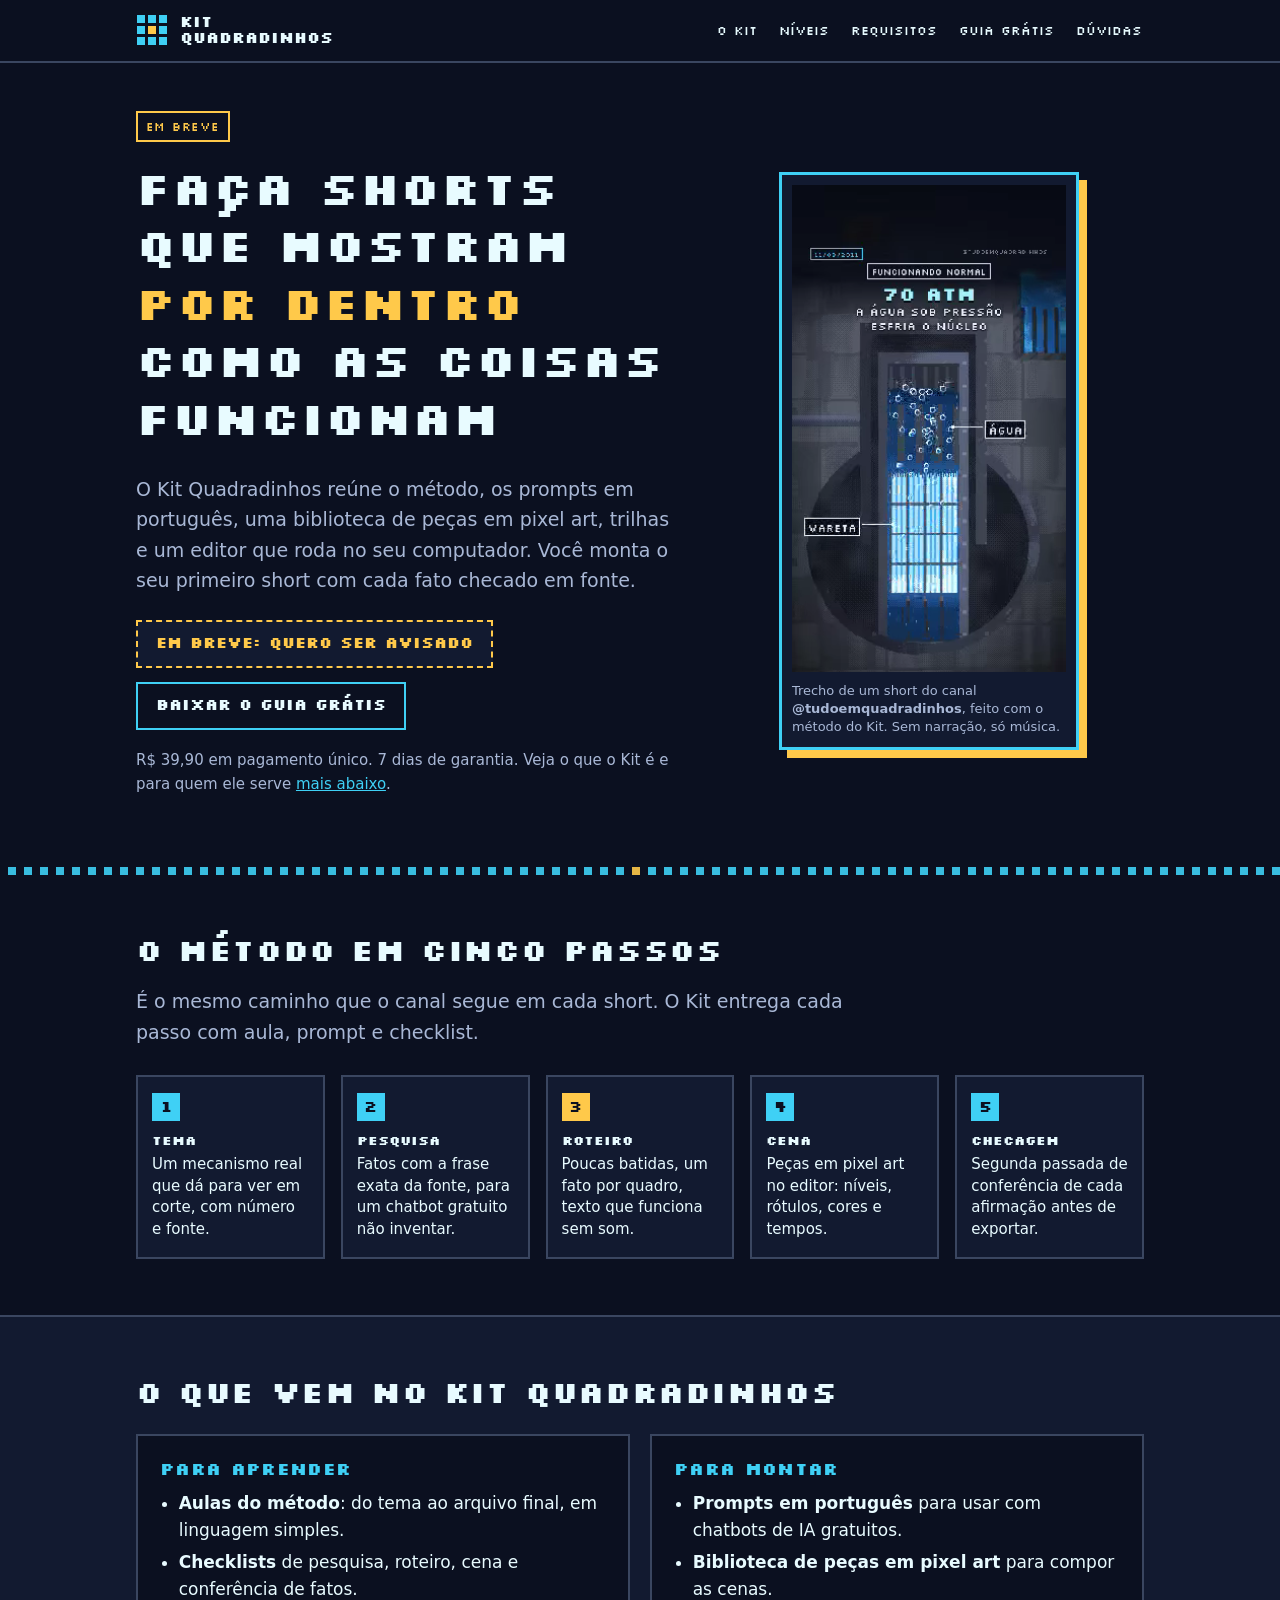
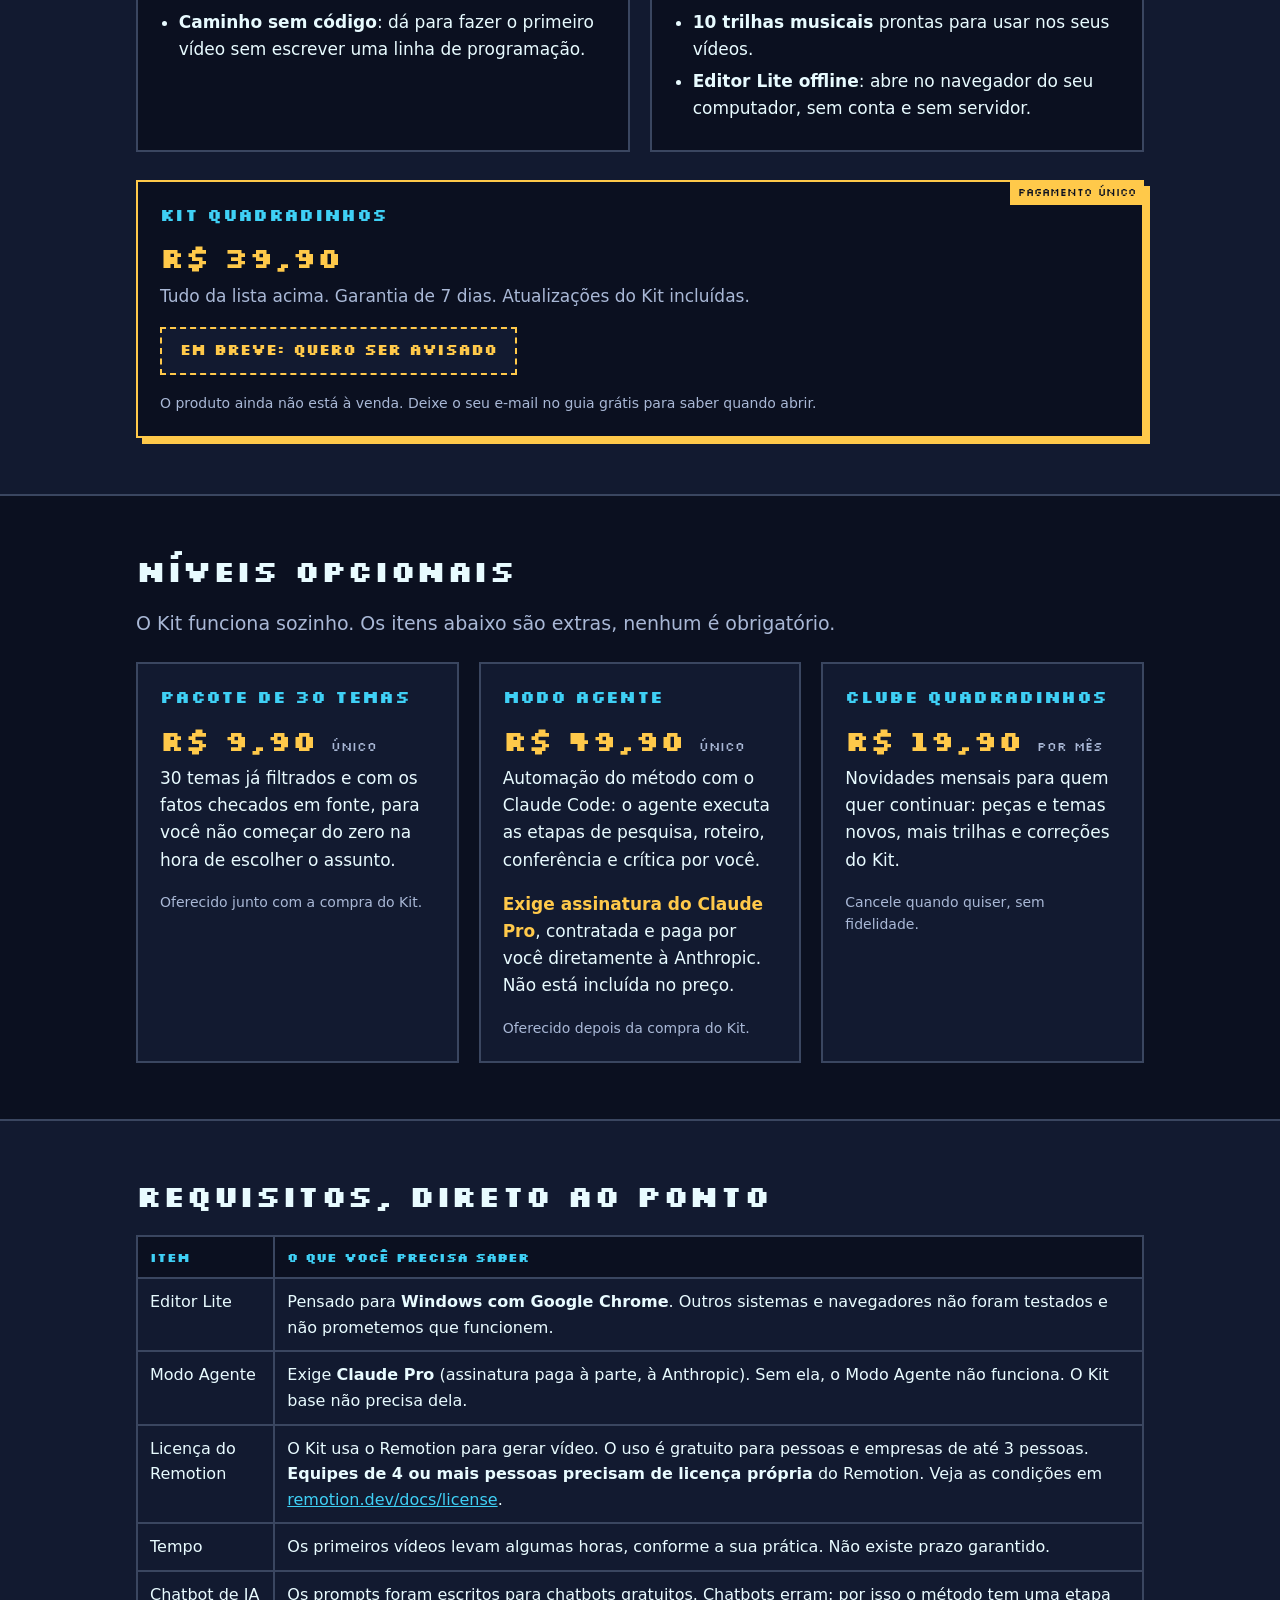
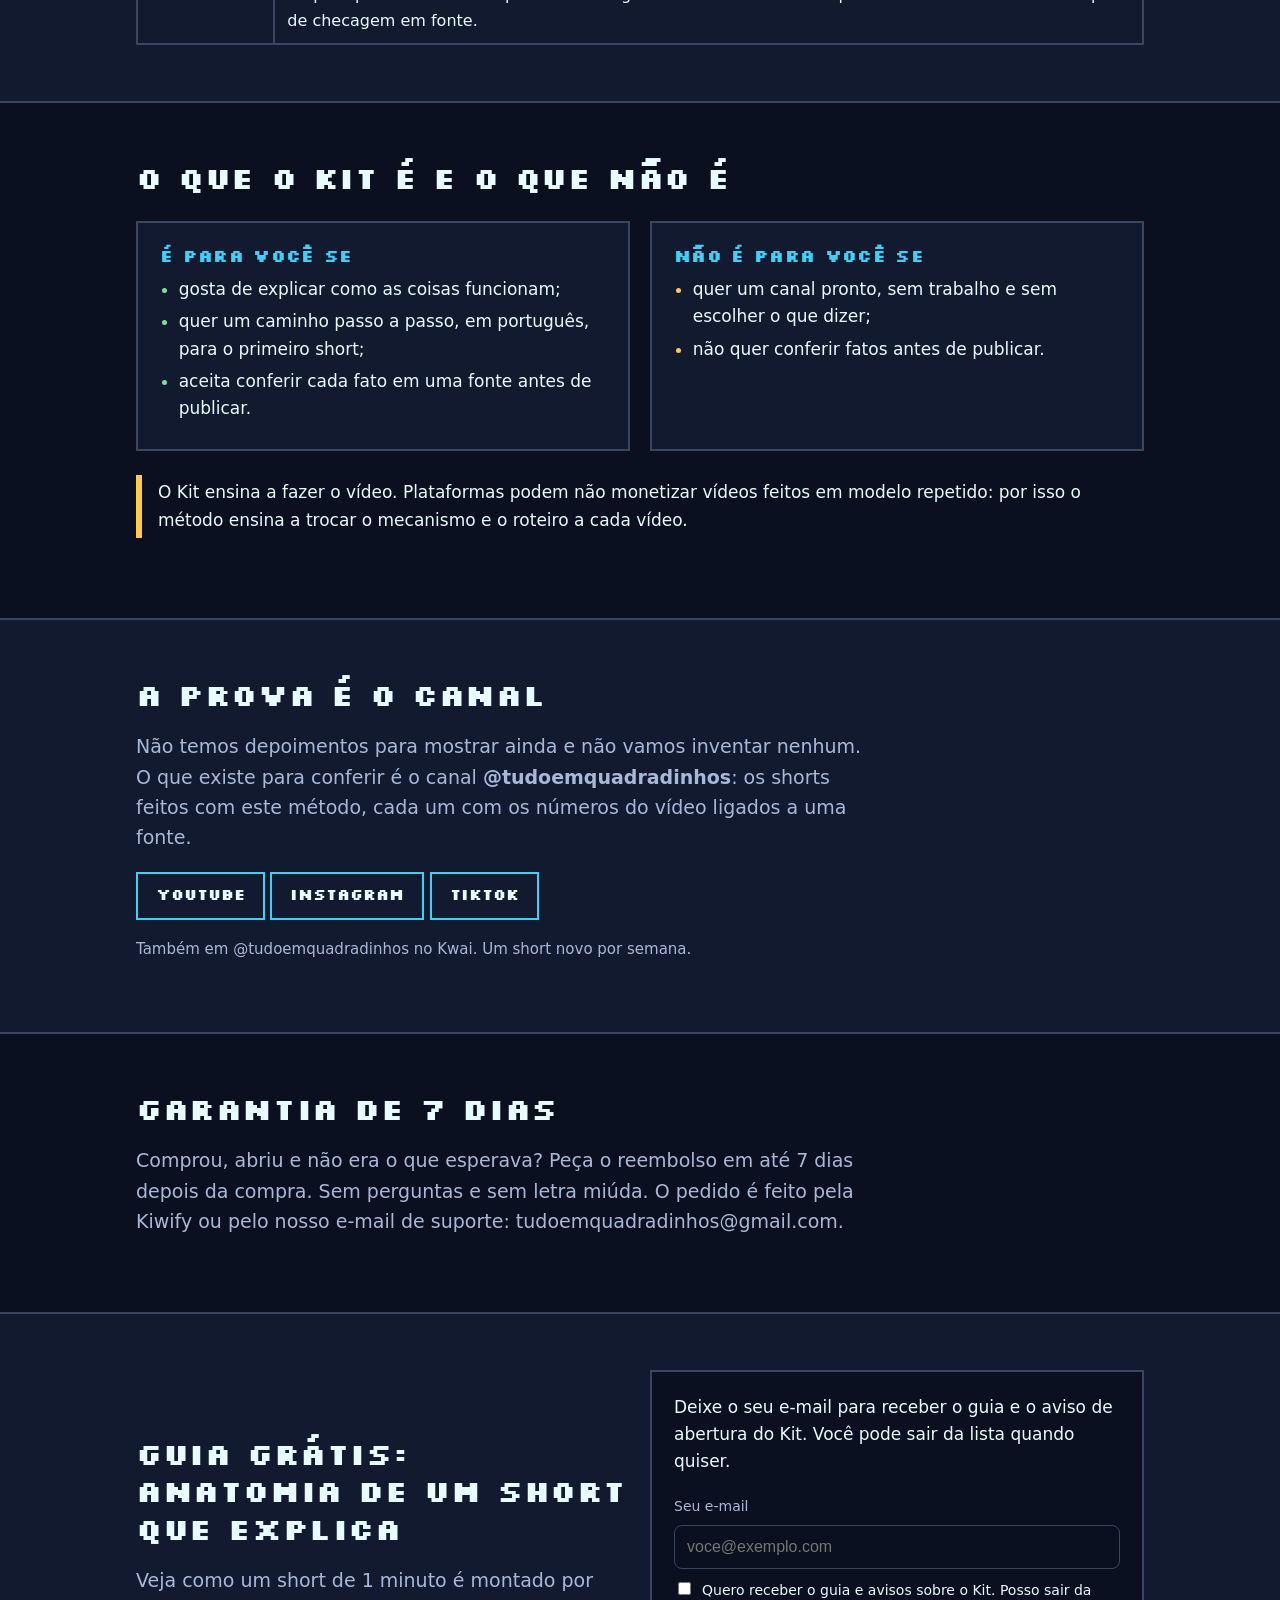
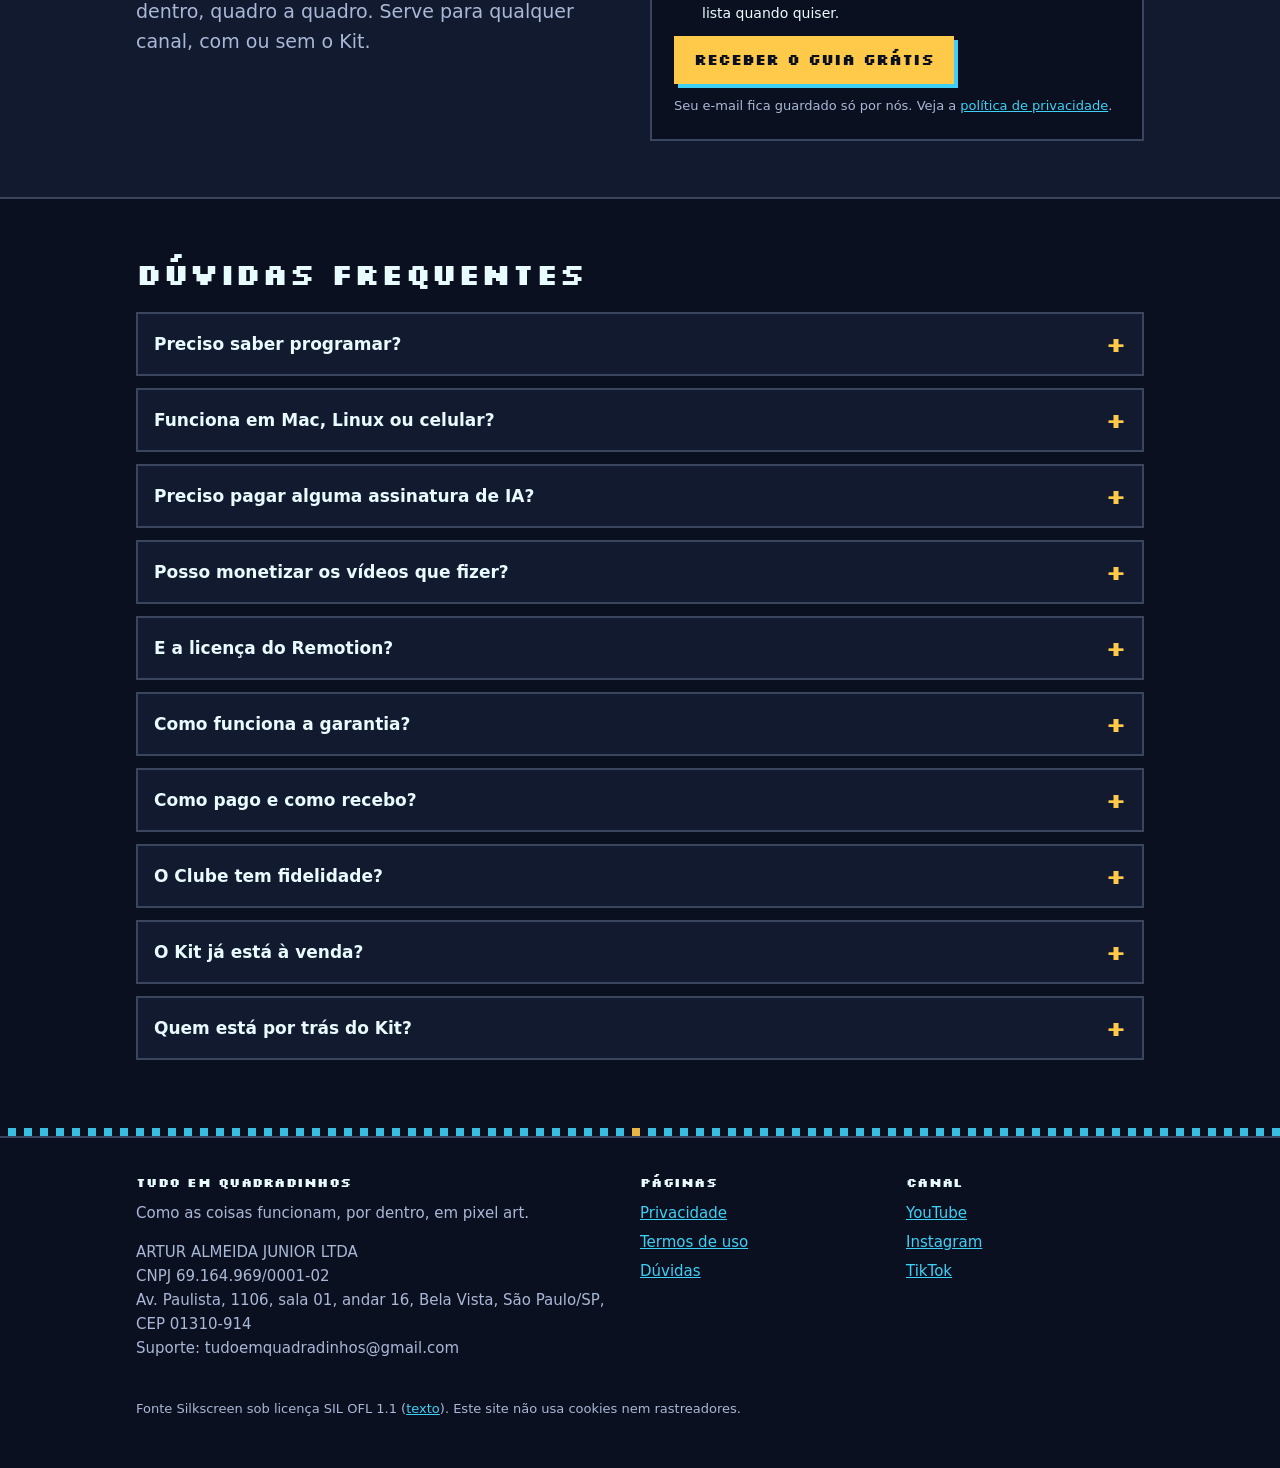
==== index.html @ aeca8552 "Form: origin from ?de= parameter" ====
<!doctype html>
<html lang="pt-BR">
<head>
<meta charset="utf-8">
<meta name="viewport" content="width=device-width,initial-scale=1">
<title>Kit Quadradinhos | Faça shorts em pixel art que explicam como as coisas funcionam</title>
<meta name="description" content="Kit Quadradinhos: método, prompts em português, peças em pixel art, trilhas, checklists e um editor offline para montar shorts que explicam como as coisas funcionam, com cada fato checado. Em breve.">
<link rel="canonical" href="https://tudoemquadradinhos.com.br/">
<meta name="theme-color" content="#0B1020">
<meta property="og:type" content="website">
<meta property="og:locale" content="pt_BR">
<meta property="og:site_name" content="Tudo em Quadradinhos">
<meta property="og:title" content="Kit Quadradinhos">
<meta property="og:description" content="O método do canal @tudoemquadradinhos em um kit: prompts em português, peças em pixel art, trilhas, checklists e editor offline.">
<meta property="og:url" content="https://tudoemquadradinhos.com.br/">
<meta property="og:image" content="https://tudoemquadradinhos.com.br/assets/og.png">
<meta property="og:image:width" content="1200">
<meta property="og:image:height" content="630">
<meta name="twitter:card" content="summary_large_image">
<link rel="icon" type="image/png" href="assets/favicon.png">
<link rel="apple-touch-icon" href="assets/apple-touch-icon.png">
<link rel="preload" href="fonts/Silkscreen-Bold.woff2" as="font" type="font/woff2" crossorigin>
<link rel="stylesheet" href="style.css">
</head>
<body>
<a class="skip" href="#main">Pular para o conteúdo</a>

<header class="top">
  <div class="wrap">
    <a class="brand" href="./" aria-label="Tudo em Quadradinhos, início">
      <svg viewBox="0 0 24 24" aria-hidden="true" shape-rendering="crispEdges"><g fill="#3FD0F5"><rect x="1" y="1" width="6" height="6"/><rect x="9" y="1" width="6" height="6"/><rect x="17" y="1" width="6" height="6"/><rect x="1" y="9" width="6" height="6"/><rect x="17" y="9" width="6" height="6"/><rect x="1" y="17" width="6" height="6"/><rect x="9" y="17" width="6" height="6"/><rect x="17" y="17" width="6" height="6"/></g><rect x="9" y="9" width="6" height="6" fill="#FFC94A"/></svg>
      <span>Kit<br>Quadradinhos</span>
    </a>
    <nav aria-label="Principal">
      <ul>
        <li><a href="#kit">O Kit</a></li>
        <li><a href="#niveis">Níveis</a></li>
        <li><a href="#requisitos">Requisitos</a></li>
        <li><a href="#guia">Guia grátis</a></li>
        <li><a href="#faq">Dúvidas</a></li>
      </ul>
    </nav>
  </div>
</header>

<main id="main">

<section class="hero">
  <div class="wrap">
    <div>
      <p><span class="chip" data-soon-only>Em breve</span><span class="chip" data-live-only hidden>À venda</span></p>
      <h1>Faça shorts que mostram <span class="am">por dentro</span> como as coisas funcionam</h1>
      <p class="lead">O Kit Quadradinhos reúne o método, os prompts em português, uma biblioteca de peças em pixel art, trilhas e um editor que roda no seu computador. Você monta o seu primeiro short com cada fato checado em fonte.</p>
      <div class="cta">
        <a class="btn soon buy" href="#guia" data-live="Comprar o Kit por R$ 39,90">Em breve: quero ser avisado</a>
        <a class="btn ghost" href="#guia">Baixar o guia grátis</a>
      </div>
      <p class="mut" style="margin-top:18px;font-size:15px">R$ 39,90 em pagamento único. 7 dias de garantia. Veja o que o Kit é e para quem ele serve <a href="#limites">mais abaixo</a>.</p>
    </div>
    <figure class="phone" style="margin:0">
      <video src="assets/preview.webm" poster="assets/poster.jpg" width="270" height="480" autoplay muted loop playsinline preload="metadata" aria-label="Trecho de um short do canal: corte de um reator nuclear em pixel art, com textos e números na tela"></video>
      <figcaption>Trecho de um short do canal <b>@tudoemquadradinhos</b>, feito com o método do Kit. Sem narração, só música.</figcaption>
    </figure>
  </div>
</section>

<hr class="rule" aria-hidden="true">

<section id="metodo">
  <div class="wrap">
    <h2>O método em cinco passos</h2>
    <p class="lead">É o mesmo caminho que o canal segue em cada short. O Kit entrega cada passo com aula, prompt e checklist.</p>
    <ol class="steps" style="margin-top:28px">
      <li><b>Tema</b>Um mecanismo real que dá para ver em corte, com número e fonte.</li>
      <li><b>Pesquisa</b>Fatos com a frase exata da fonte, para um chatbot gratuito não inventar.</li>
      <li><b>Roteiro</b>Poucas batidas, um fato por quadro, texto que funciona sem som.</li>
      <li><b>Cena</b>Peças em pixel art no editor: níveis, rótulos, cores e tempos.</li>
      <li><b>Checagem</b>Segunda passada de conferência de cada afirmação antes de exportar.</li>
    </ol>
  </div>
</section>

<section id="kit" class="alt">
  <div class="wrap">
    <h2>O que vem no Kit Quadradinhos</h2>
    <div class="grid g2" style="margin-top:24px">
      <div class="card">
        <h3>Para aprender</h3>
        <ul>
          <li><b>Aulas do método</b>: do tema ao arquivo final, em linguagem simples.</li>
          <li><b>Checklists</b> de pesquisa, roteiro, cena e conferência de fatos.</li>
          <li><b>Caminho sem código</b>: dá para fazer o primeiro vídeo sem escrever uma linha de programação.</li>
        </ul>
      </div>
      <div class="card">
        <h3>Para montar</h3>
        <ul>
          <li><b>Prompts em português</b> para usar com chatbots de IA gratuitos.</li>
          <li><b>Biblioteca de peças em pixel art</b> para compor as cenas.</li>
          <li><b>10 trilhas musicais</b> prontas para usar nos seus vídeos.</li>
          <li><b>Editor Lite offline</b>: abre no navegador do seu computador, sem conta e sem servidor.</li>
        </ul>
      </div>
    </div>
    <div class="card main" style="margin-top:28px">
      <span class="tag">Pagamento único</span>
      <h3>Kit Quadradinhos</h3>
      <p class="price">R$ 39,90</p>
      <p class="mut">Tudo da lista acima. Garantia de 7 dias. Atualizações do Kit incluídas.</p>
      <p><a class="btn soon buy" href="#guia" data-live="Comprar por R$ 39,90">Em breve: quero ser avisado</a></p>
      <p class="mut" style="font-size:14px;margin:0" data-soon-only>O produto ainda não está à venda. Deixe o seu e-mail no guia grátis para saber quando abrir.</p>
    </div>
  </div>
</section>

<section id="niveis">
  <div class="wrap">
    <h2>Níveis opcionais</h2>
    <p class="lead">O Kit funciona sozinho. Os itens abaixo são extras, nenhum é obrigatório.</p>
    <div class="grid g3" style="margin-top:24px">
      <div class="card">
        <h3>Pacote de 30 temas</h3>
        <p class="price">R$ 9,90 <small>único</small></p>
        <p>30 temas já filtrados e com os fatos checados em fonte, para você não começar do zero na hora de escolher o assunto.</p>
        <p class="mut" style="font-size:14px;margin:0">Oferecido junto com a compra do Kit.</p>
      </div>
      <div class="card">
        <h3>Modo Agente</h3>
        <p class="price">R$ 49,90 <small>único</small></p>
        <p>Automação do método com o Claude Code: o agente executa as etapas de pesquisa, roteiro, conferência e crítica por você.</p>
        <p><b class="am">Exige assinatura do Claude Pro</b>, contratada e paga por você diretamente à Anthropic. Não está incluída no preço.</p>
        <p class="mut" style="font-size:14px;margin:0">Oferecido depois da compra do Kit.</p>
      </div>
      <div class="card">
        <h3>Clube Quadradinhos</h3>
        <p class="price">R$ 19,90 <small>por mês</small></p>
        <p>Novidades mensais para quem quer continuar: peças e temas novos, mais trilhas e correções do Kit.</p>
        <p class="mut" style="font-size:14px;margin:0">Cancele quando quiser, sem fidelidade.</p>
      </div>
    </div>
  </div>
</section>

<section id="requisitos" class="alt">
  <div class="wrap">
    <h2>Requisitos, direto ao ponto</h2>
    <table class="reqs" style="margin-top:20px">
      <thead><tr><th>Item</th><th>O que você precisa saber</th></tr></thead>
      <tbody>
        <tr><td>Editor Lite</td><td>Pensado para <b>Windows com Google Chrome</b>. Outros sistemas e navegadores não foram testados e não prometemos que funcionem.</td></tr>
        <tr><td>Modo Agente</td><td>Exige <b>Claude Pro</b> (assinatura paga à parte, à Anthropic). Sem ela, o Modo Agente não funciona. O Kit base não precisa dela.</td></tr>
        <tr><td>Licença do Remotion</td><td>O Kit usa o Remotion para gerar vídeo. O uso é gratuito para pessoas e empresas de até 3 pessoas. <b>Equipes de 4 ou mais pessoas precisam de licença própria</b> do Remotion. Veja as condições em <a href="https://www.remotion.dev/docs/license" rel="noopener">remotion.dev/docs/license</a>.</td></tr>
        <tr><td>Tempo</td><td>Os primeiros vídeos levam algumas horas, conforme a sua prática. Não existe prazo garantido.</td></tr>
        <tr><td>Chatbot de IA</td><td>Os prompts foram escritos para chatbots gratuitos. Chatbots erram: por isso o método tem uma etapa de checagem em fonte.</td></tr>
      </tbody>
    </table>
  </div>
</section>

<section id="limites">
  <div class="wrap">
    <h2>O que o Kit é e o que não é</h2>
    <div class="grid g2" style="margin-top:24px">
      <div class="card">
        <h3>É para você se</h3>
        <ul class="yes">
          <li>gosta de explicar como as coisas funcionam;</li>
          <li>quer um caminho passo a passo, em português, para o primeiro short;</li>
          <li>aceita conferir cada fato em uma fonte antes de publicar.</li>
        </ul>
      </div>
      <div class="card">
        <h3>Não é para você se</h3>
        <ul class="no">
          <li>quer um canal pronto, sem trabalho e sem escolher o que dizer;</li>
          <li>não quer conferir fatos antes de publicar.</li>
        </ul>
      </div>
    </div>
    <p class="note">O Kit ensina a fazer o vídeo. Plataformas podem não monetizar vídeos feitos em modelo repetido: por isso o método ensina a trocar o mecanismo e o roteiro a cada vídeo.</p>
  </div>
</section>

<section id="prova" class="alt">
  <div class="wrap">
    <h2>A prova é o canal</h2>
    <p class="lead">Não temos depoimentos para mostrar ainda e não vamos inventar nenhum. O que existe para conferir é o canal <b>@tudoemquadradinhos</b>: os shorts feitos com este método, cada um com os números do vídeo ligados a uma fonte.</p>
    <p>
      <a class="btn ghost" href="https://www.youtube.com/@tudoemquadradinhos" rel="noopener">YouTube</a>
      <a class="btn ghost" href="https://www.instagram.com/tudoemquadradinhos/" rel="noopener">Instagram</a>
      <a class="btn ghost" href="https://www.tiktok.com/@tudoemquadradinhos" rel="noopener">TikTok</a>
    </p>
    <p class="mut" style="font-size:15px">Também em @tudoemquadradinhos no Kwai. Um short novo por semana.</p>
  </div>
</section>

<section id="garantia">
  <div class="wrap">
    <h2>Garantia de 7 dias</h2>
    <p class="lead">Comprou, abriu e não era o que esperava? Peça o reembolso em até 7 dias depois da compra. Sem perguntas e sem letra miúda. O pedido é feito pela Kiwify ou pelo nosso e-mail de suporte: tudoemquadradinhos@gmail.com.</p>
  </div>
</section>

<section id="guia" class="alt">
  <div class="wrap">
    <div class="grid g2" style="align-items:center">
      <div>
        <h2>Guia grátis: Anatomia de um short que explica</h2>
        <p class="lead">Veja como um short de 1 minuto é montado por dentro, quadro a quadro. Serve para qualquer canal, com ou sem o Kit.</p>
      </div>
      <div class="card">
        <p>Deixe o seu e-mail para receber o guia e o aviso de abertura do Kit. Você pode sair da lista quando quiser.</p>
        <form id="form-guia" method="post" action="https://lista.tudoemquadradinhos.com.br/inscrever" style="margin:0">
          <label for="email-guia" class="mut" style="font-size:14px">Seu e-mail</label>
          <input id="email-guia" name="email" type="email" required autocomplete="email" inputmode="email" placeholder="voce@exemplo.com" style="display:block;width:100%;padding:12px;margin:6px 0 10px;font-size:16px;border-radius:8px;border:1px solid #3a4560;background:#0b1020;color:#f4ecdc">
          <input type="text" name="site" tabindex="-1" autocomplete="off" aria-hidden="true" style="position:absolute;left:-9999px">
          <input type="hidden" name="origem" value="site">
          <label style="display:flex;gap:8px;align-items:flex-start;font-size:14px;margin-bottom:12px"><input type="checkbox" name="consentimento" value="sim" required style="margin-top:3px"> Quero receber o guia e avisos sobre o Kit. Posso sair da lista quando quiser.</label>
          <button class="btn" type="submit">Receber o guia grátis</button>
          <p id="guia-erro" class="mut" style="font-size:13px;margin:10px 0 0;display:none;color:#ff8a6a">Confira o e-mail e marque a caixa de consentimento.</p>
        </form>
        <p class="mut" style="font-size:13px;margin:12px 0 0">Seu e-mail fica guardado só por nós. Veja a <a href="privacidade.html">política de privacidade</a>.</p>
      </div>
    </div>
  </div>
</section>

<section id="faq">
  <div class="wrap">
    <h2>Dúvidas frequentes</h2>
    <div style="margin-top:20px">
      <details><summary>Preciso saber programar?</summary><div><p>Não. O Kit tem um caminho sem código: você troca textos, cores e tempos no editor e exporta o vídeo. Quem quiser ir além pode mexer nos arquivos, mas não é preciso.</p></div></details>
      <details><summary>Funciona em Mac, Linux ou celular?</summary><div><p>O Editor Lite foi pensado para Windows com Google Chrome. Em outros sistemas ou navegadores não prometemos que funcione. As aulas, os prompts e os checklists servem em qualquer lugar.</p></div></details>
      <details><summary>Preciso pagar alguma assinatura de IA?</summary><div><p>Para o Kit, não: os prompts são feitos para chatbots gratuitos. Apenas o Modo Agente, que é opcional, exige uma assinatura do Claude Pro, paga por você à Anthropic.</p></div></details>
      <details><summary>Posso monetizar os vídeos que fizer?</summary><div><p>Isso depende das regras de cada plataforma, que mudam. Plataformas podem recusar monetização de vídeos feitos em modelo repetido, sem comentário ou valor próprio. O método ensina a mudar o mecanismo, o roteiro e os fatos a cada vídeo. Leia as regras da plataforma onde você publica.</p></div></details>
      <details><summary>E a licença do Remotion?</summary><div><p>O Remotion é gratuito para pessoas e empresas de até 3 pessoas. Se a sua equipe tem 4 ou mais pessoas, você precisa de uma licença própria. As condições oficiais estão em <a href="https://www.remotion.dev/docs/license" rel="noopener">remotion.dev/docs/license</a>.</p></div></details>
      <details><summary>Como funciona a garantia?</summary><div><p>Você tem 7 dias, a partir da compra, para pedir o reembolso integral, sem precisar justificar.</p></div></details>
      <details><summary>Como pago e como recebo?</summary><div><p>O pagamento é processado pela Kiwify, com as formas de pagamento exibidas no checkout. Depois da confirmação, o acesso ao Kit é liberado pela própria Kiwify.</p></div></details>
      <details><summary>O Clube tem fidelidade?</summary><div><p>Não. É mensal e você cancela quando quiser.</p></div></details>
      <details><summary>O Kit já está à venda?</summary><div><p data-soon-only>Ainda não. Os botões de compra mostram "Em breve" até o lançamento. Para saber quando abrir, receba o <a href="#guia">guia grátis</a>.</p><p data-live-only hidden>Sim. Use o botão de compra no topo desta página.</p></div></details>
      <details><summary>Quem está por trás do Kit?</summary><div><p>O canal Tudo em Quadradinhos (@tudoemquadradinhos). Os dados da empresa estão no rodapé e na página de <a href="termos.html">termos</a>.</p></div></details>
    </div>
  </div>
</section>

</main>

<hr class="rule" aria-hidden="true">
<footer>
  <div class="wrap">
    <div>
      <h2>Tudo em Quadradinhos</h2>
      <p>Como as coisas funcionam, por dentro, em pixel art.</p>
      <!-- TODO: preencher com os dados reais do vendedor (exigido na pagina de vendas). Nao inventar. -->
      <p>ARTUR ALMEIDA JUNIOR LTDA<br>CNPJ 69.164.969/0001-02<br>Av. Paulista, 1106, sala 01, andar 16, Bela Vista, São Paulo/SP, CEP 01310-914<br>Suporte: tudoemquadradinhos@gmail.com</p>
    </div>
    <div>
      <h2>Páginas</h2>
      <ul>
        <li><a href="privacidade.html">Privacidade</a></li>
        <li><a href="termos.html">Termos de uso</a></li>
        <li><a href="#faq">Dúvidas</a></li>
      </ul>
    </div>
    <div>
      <h2>Canal</h2>
      <ul>
        <li><a href="https://www.youtube.com/@tudoemquadradinhos" rel="noopener">YouTube</a></li>
        <li><a href="https://www.instagram.com/tudoemquadradinhos/" rel="noopener">Instagram</a></li>
        <li><a href="https://www.tiktok.com/@tudoemquadradinhos" rel="noopener">TikTok</a></li>
      </ul>
    </div>
  </div>
  <div class="wrap" style="display:block;margin-top:24px;font-size:13px">Fonte Silkscreen sob licença SIL OFL 1.1 (<a href="fonts/OFL.txt">texto</a>). Este site não usa cookies nem rastreadores.</div>
</footer>

<script src="site.js"></script>
<script>(function(){var d=new URLSearchParams(location.search).get("de");var o=document.querySelector("#form-guia [name=origem]");if(d&&o&&/^[a-z]{2,20}$/.test(d))o.value=d;})();</script>
<script>if(location.hash==="#guia-erro"){var e=document.getElementById("guia-erro");if(e)e.style.display="block";location.hash="#guia";}</script>
</body>
</html>
---- style.css ----
@font-face{font-family:Silkscreen;font-weight:400;font-display:swap;src:url(fonts/Silkscreen-Regular.woff2) format("woff2")}
@font-face{font-family:Silkscreen;font-weight:700;font-display:swap;src:url(fonts/Silkscreen-Bold.woff2) format("woff2")}

:root{
  --bg:#0B1020; --panel:#121A30; --line:#3A4660; --txt:#E8FBFF; --mut:#A9B8D6;
  --cy:#3FD0F5; --am:#FFC94A; --ok:#7BE0A0;
  --px:Silkscreen,"Courier New",monospace;
  --body:system-ui,-apple-system,"Segoe UI",Roboto,"Helvetica Neue",Arial,sans-serif;
}
*{box-sizing:border-box}
html{scroll-behavior:smooth}
@media (prefers-reduced-motion:reduce){html{scroll-behavior:auto}}
body{margin:0;background:var(--bg);color:var(--txt);font:17px/1.6 var(--body);-webkit-text-size-adjust:100%}
img,video,svg{max-width:100%;display:block}
a{color:var(--cy)}
a:hover{color:var(--am)}
:focus-visible{outline:3px solid var(--am);outline-offset:3px}
.wrap{width:100%;max-width:1040px;margin:0 auto;padding:0 16px}
.skip{position:absolute;left:-999px;top:0;background:var(--am);color:var(--bg);padding:8px 12px;z-index:9}
.skip:focus{left:8px;top:8px}

h1,h2,h3{font-family:var(--px);font-weight:700;line-height:1.25;margin:0 0 .6em;text-transform:uppercase;letter-spacing:.02em}
h1{font-size:clamp(26px,6.4vw,46px)}
h2{font-size:clamp(20px,4.6vw,30px)}
h3{font-size:17px}
p{margin:0 0 1em}
.mut{color:var(--mut)}
.px{font-family:var(--px);text-transform:uppercase;letter-spacing:.04em}
.am{color:var(--am)}
.cy{color:var(--cy)}

/* squares strip: cyan squares with one amber square in the center */
.rule{height:8px;margin:0;border:0;
  background:
    linear-gradient(var(--am),var(--am)) calc(50% - 4px) 0/8px 8px no-repeat,
    repeating-linear-gradient(90deg,var(--cy) 0 8px,transparent 8px 16px) 50% 0/16px 8px repeat-x;
  opacity:.9}

header.top{border-bottom:2px solid var(--line)}
header.top .wrap{display:flex;align-items:center;justify-content:space-between;gap:16px;padding-top:12px;padding-bottom:12px;flex-wrap:wrap}
.brand{display:flex;align-items:center;gap:12px;text-decoration:none;color:var(--txt);font-family:var(--px);font-weight:700;text-transform:uppercase;font-size:15px;line-height:1.1}
.brand svg{width:32px;height:32px;flex:none}
nav ul{display:flex;gap:4px 18px;list-style:none;margin:0;padding:0;flex-wrap:wrap}
nav a{font-family:var(--px);font-size:13px;text-transform:uppercase;text-decoration:none;color:var(--txt);padding:8px 2px;display:inline-block}
nav a:hover{color:var(--am)}

section{padding:56px 0}
section.alt{background:var(--panel);border-top:2px solid var(--line);border-bottom:2px solid var(--line)}
.lead{font-size:19px;color:var(--mut);max-width:60ch}

/* buttons: hard edges, stepped shadow */
.btn{display:inline-block;font-family:var(--px);font-weight:700;text-transform:uppercase;font-size:15px;line-height:1.2;
  padding:14px 20px;background:var(--am);color:var(--bg);text-decoration:none;border:0;
  box-shadow:4px 4px 0 var(--cy);cursor:pointer;min-height:48px}
.btn:hover{color:var(--bg);transform:translate(-1px,-1px);box-shadow:5px 5px 0 var(--cy)}
.btn:active{transform:translate(3px,3px);box-shadow:1px 1px 0 var(--cy)}
.btn.ghost{background:transparent;color:var(--txt);border:2px solid var(--cy);box-shadow:none;padding:12px 18px}
.btn.ghost:hover{color:var(--am);border-color:var(--am);transform:none}
.btn.soon{background:var(--panel);color:var(--am);border:2px dashed var(--am);box-shadow:none;padding:12px 18px}
.btn.soon:hover{transform:none;color:var(--txt)}
.btn.live{background:var(--ok)}
.cta{display:flex;gap:14px 18px;flex-wrap:wrap;margin:24px 0 0}

.chip{display:inline-block;font-family:var(--px);font-size:12px;text-transform:uppercase;padding:4px 8px;border:2px solid var(--am);color:var(--am);letter-spacing:.04em}

/* hero */
.hero{padding:48px 0 56px}
.hero .wrap{display:grid;grid-template-columns:1.25fr 1fr;gap:40px;align-items:center}
.phone{justify-self:center;width:min(100%,300px);padding:10px;background:var(--panel);border:3px solid var(--cy);box-shadow:8px 8px 0 var(--am)}
.phone video,.phone img{width:100%;height:auto;aspect-ratio:9/16;background:#000;image-rendering:pixelated}
.phone figcaption{font-size:13px;color:var(--mut);padding-top:10px;line-height:1.4}

/* grids and cards */
.grid{display:grid;gap:20px}
.g2{grid-template-columns:repeat(2,1fr)}
.g3{grid-template-columns:repeat(3,1fr)}
.card{background:var(--panel);border:2px solid var(--line);padding:22px;position:relative}
section.alt .card{background:var(--bg)}
.card h3{color:var(--cy)}
.card ul{margin:0;padding-left:1.1em}
.card li{margin:.3em 0}
.card.main{border-color:var(--am);box-shadow:6px 6px 0 var(--am)}
.price{font-family:var(--px);font-weight:700;font-size:28px;color:var(--am);margin:.2em 0 .1em}
.price small{font-size:13px;color:var(--mut);font-weight:400}
.tag{position:absolute;top:-2px;right:-2px;font-family:var(--px);font-size:11px;text-transform:uppercase;background:var(--am);color:var(--bg);padding:4px 8px}
.note{border-left:6px solid var(--am);padding:4px 0 4px 16px;margin:24px 0;color:var(--txt)}

ol.steps{list-style:none;counter-reset:s;margin:0;padding:0;display:grid;gap:16px;grid-template-columns:repeat(5,1fr)}
ol.steps li{counter-increment:s;background:var(--panel);border:2px solid var(--line);padding:16px 14px;font-size:15px;line-height:1.45}
ol.steps li::before{content:counter(s);display:block;width:28px;height:28px;margin-bottom:10px;background:var(--cy);color:var(--bg);font:700 15px/28px var(--px);text-align:center}
ol.steps li:nth-child(3)::before{background:var(--am)}
ol.steps b{display:block;font-family:var(--px);text-transform:uppercase;font-size:13px;margin-bottom:4px}

.yes li::marker{color:var(--ok)}
.no li::marker{color:var(--am)}
.reqs{width:100%;border-collapse:collapse;font-size:16px}
.reqs th,.reqs td{border:2px solid var(--line);padding:10px 12px;text-align:left;vertical-align:top}
.reqs th{font-family:var(--px);text-transform:uppercase;font-size:13px;background:var(--bg);color:var(--cy)}

form.mail{display:flex;gap:12px;flex-wrap:wrap;margin-top:8px}

/* FAQ */
details{border:2px solid var(--line);background:var(--panel);margin:0 0 12px}
details[open]{border-color:var(--cy)}
summary{cursor:pointer;padding:14px 16px;font-weight:600;list-style:none;display:flex;justify-content:space-between;gap:16px;min-height:48px;align-items:center}
summary::-webkit-details-marker{display:none}
summary::after{content:"+";font-family:var(--px);font-weight:700;color:var(--am);font-size:20px;flex:none}
details[open] summary::after{content:"-"}
details > div{padding:0 16px 8px}

footer{border-top:2px solid var(--line);padding:36px 0 48px;font-size:15px;color:var(--mut)}
footer .wrap{display:grid;grid-template-columns:2fr 1fr 1fr;gap:28px}
footer h2{font-size:13px;color:var(--txt);margin-bottom:.8em}
footer ul{list-style:none;margin:0;padding:0}
footer li{margin:.35em 0}
.todo{background:#2a2410;color:var(--am);padding:0 4px;border:1px dashed var(--am);font-family:ui-monospace,Menlo,Consolas,monospace;font-size:.92em}

/* legal pages */
.legal{max-width:760px;padding:40px 0 64px}
.legal h1{font-size:clamp(22px,5vw,34px)}
.legal h2{font-size:18px;margin-top:2em;color:var(--cy)}

@media (max-width:860px){
  .g3{grid-template-columns:1fr 1fr}
  ol.steps{grid-template-columns:1fr 1fr}
  footer .wrap{grid-template-columns:1fr}
}
@media (max-width:760px){
  body{font-size:16px}
  section{padding:40px 0}
  .hero .wrap{grid-template-columns:1fr;gap:32px}
  .g2,.g3,ol.steps{grid-template-columns:1fr}
  .btn{width:100%;text-align:center}
  .reqs,.reqs tbody,.reqs tr,.reqs td,.reqs th{display:block;width:100%}
  .reqs thead{display:none}
  .reqs tr{margin-bottom:12px;border:2px solid var(--line)}
  .reqs td{border:0;border-bottom:1px solid var(--line)}
  .reqs td:first-child{font-family:var(--px);text-transform:uppercase;font-size:13px;color:var(--cy)}
}
[hidden]{display:none!important}
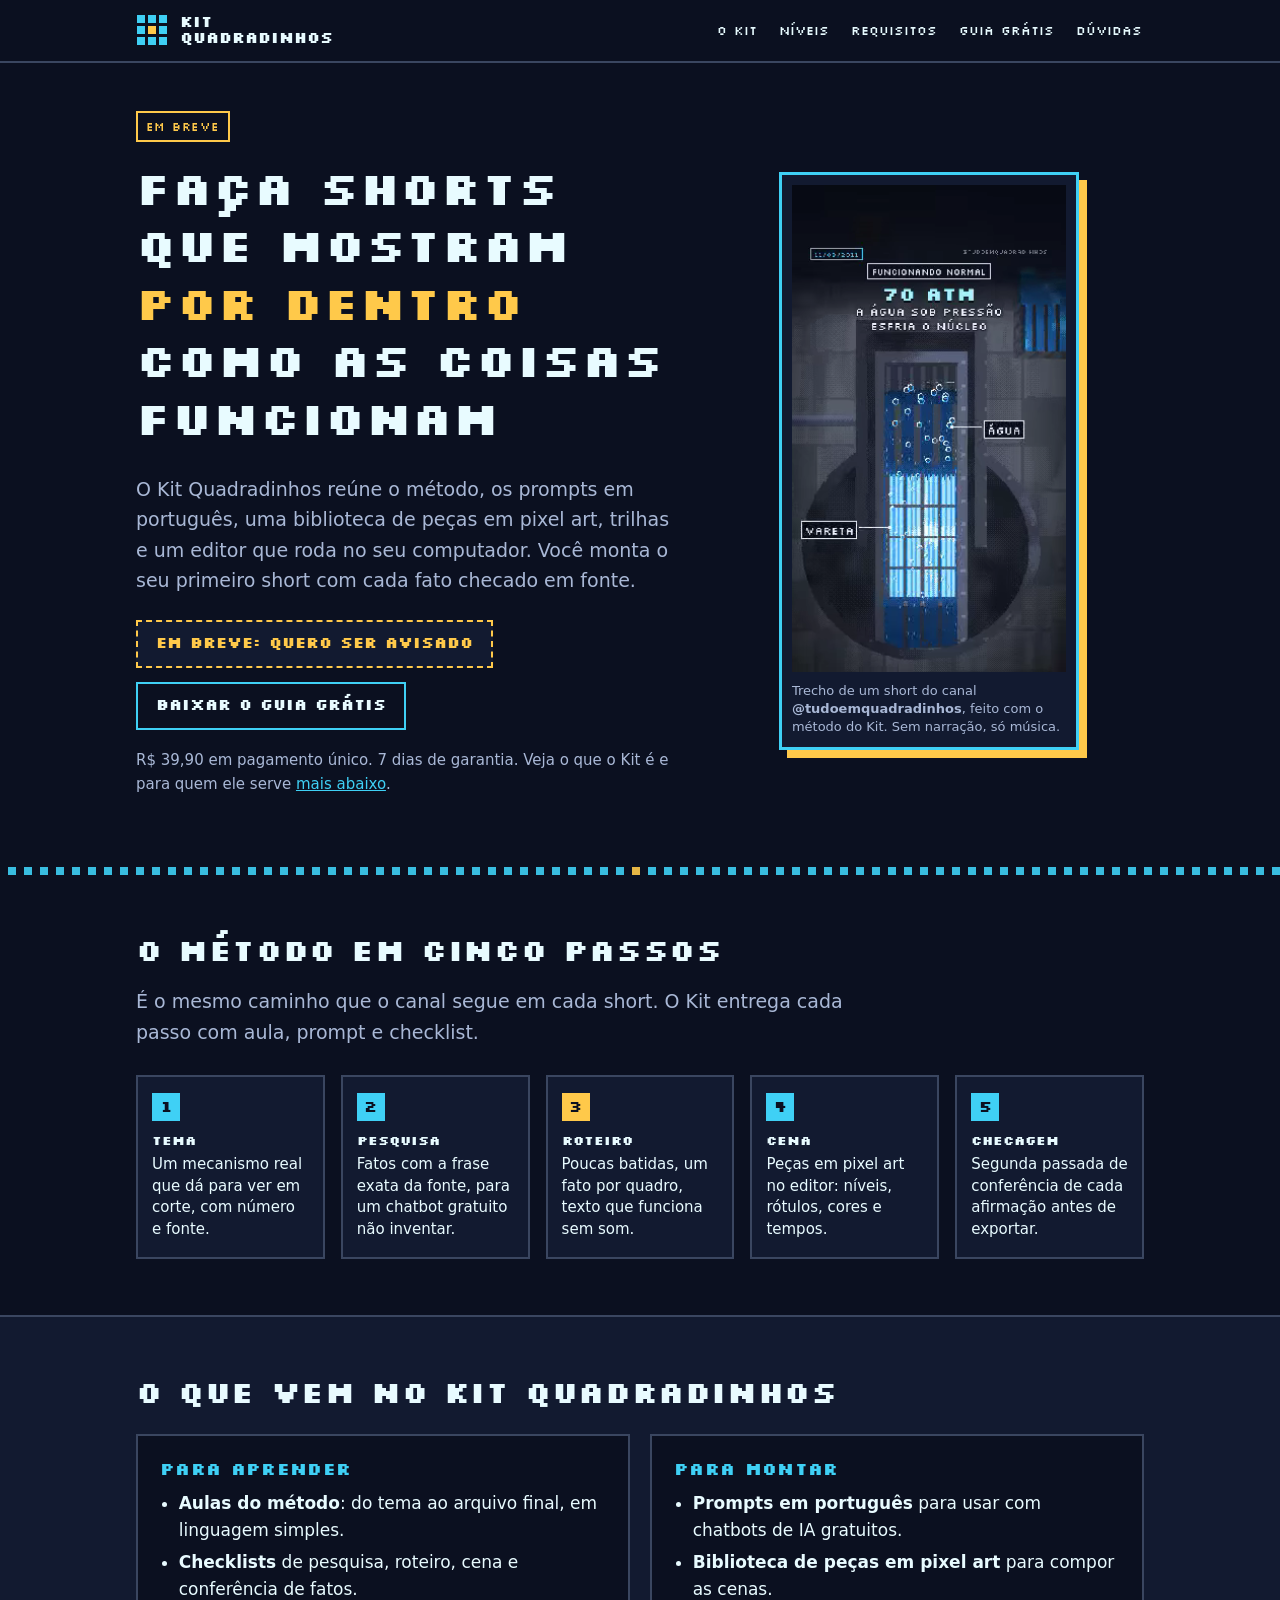
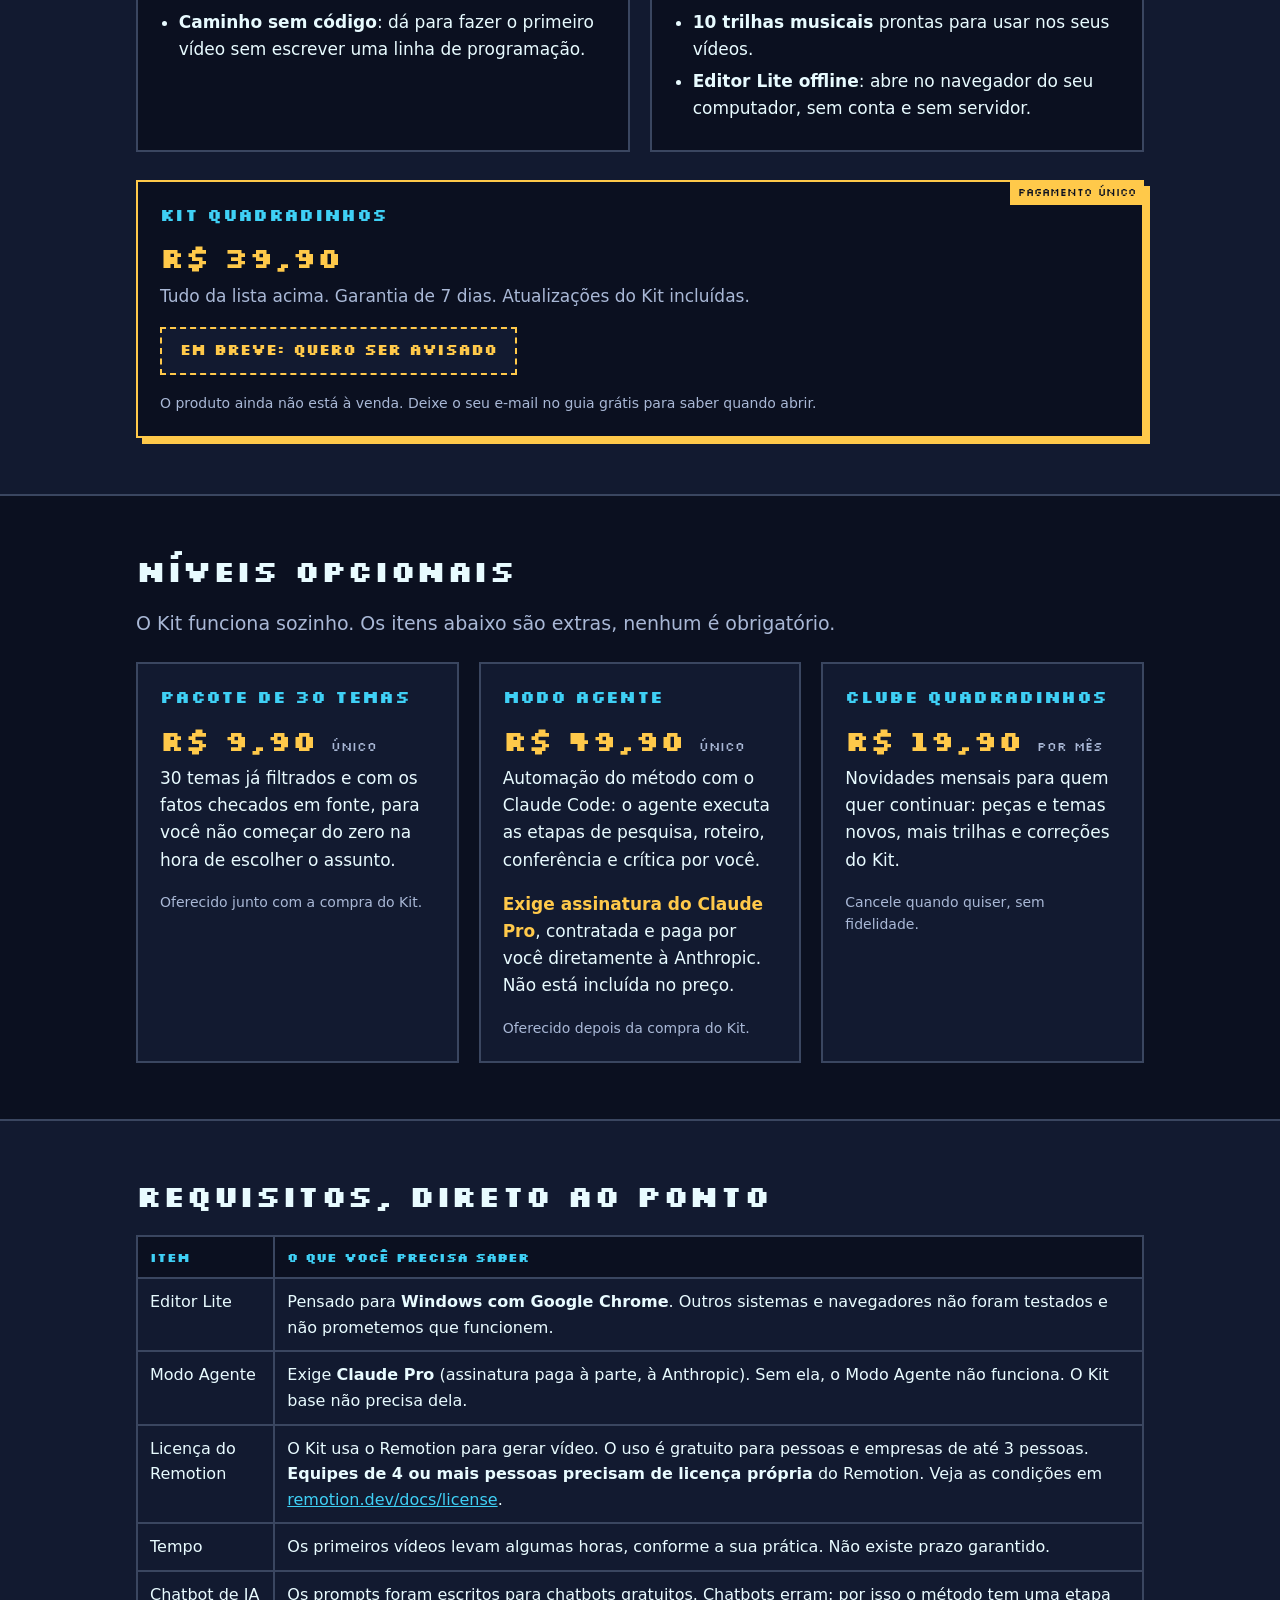
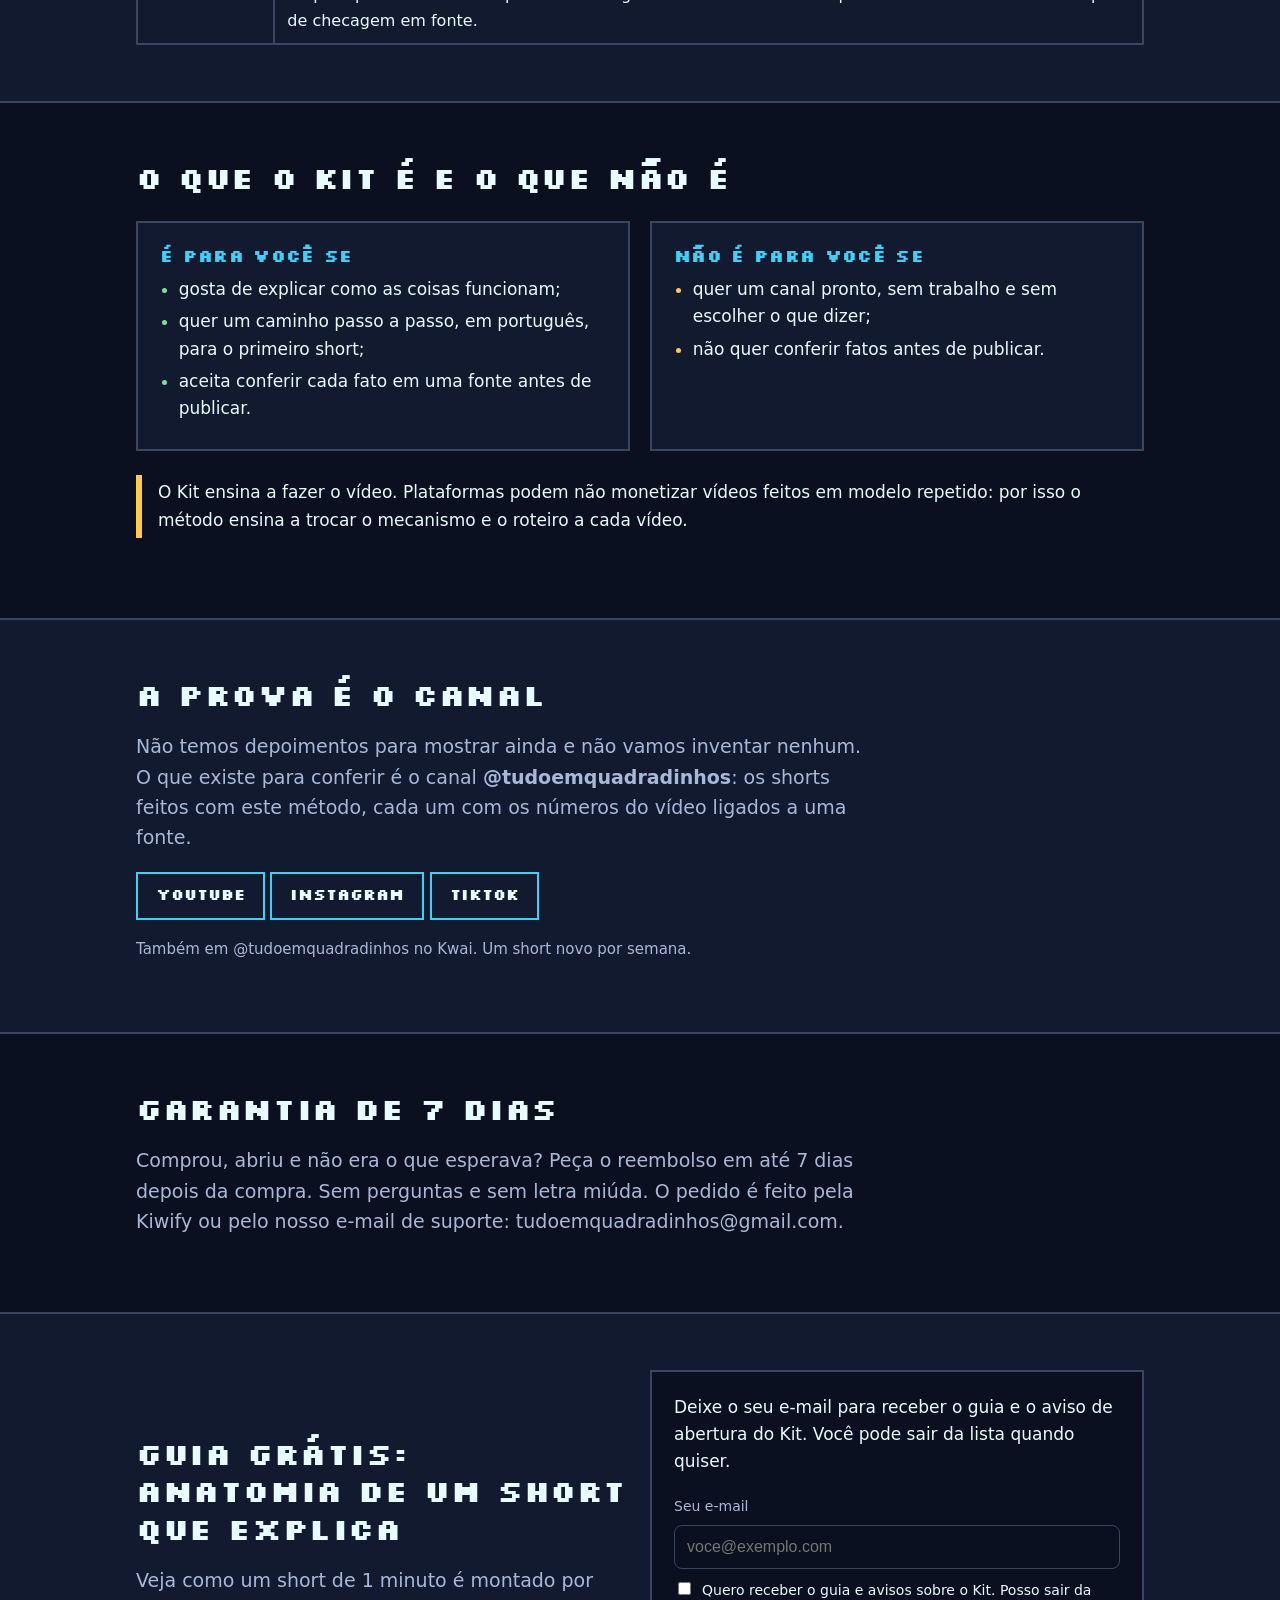
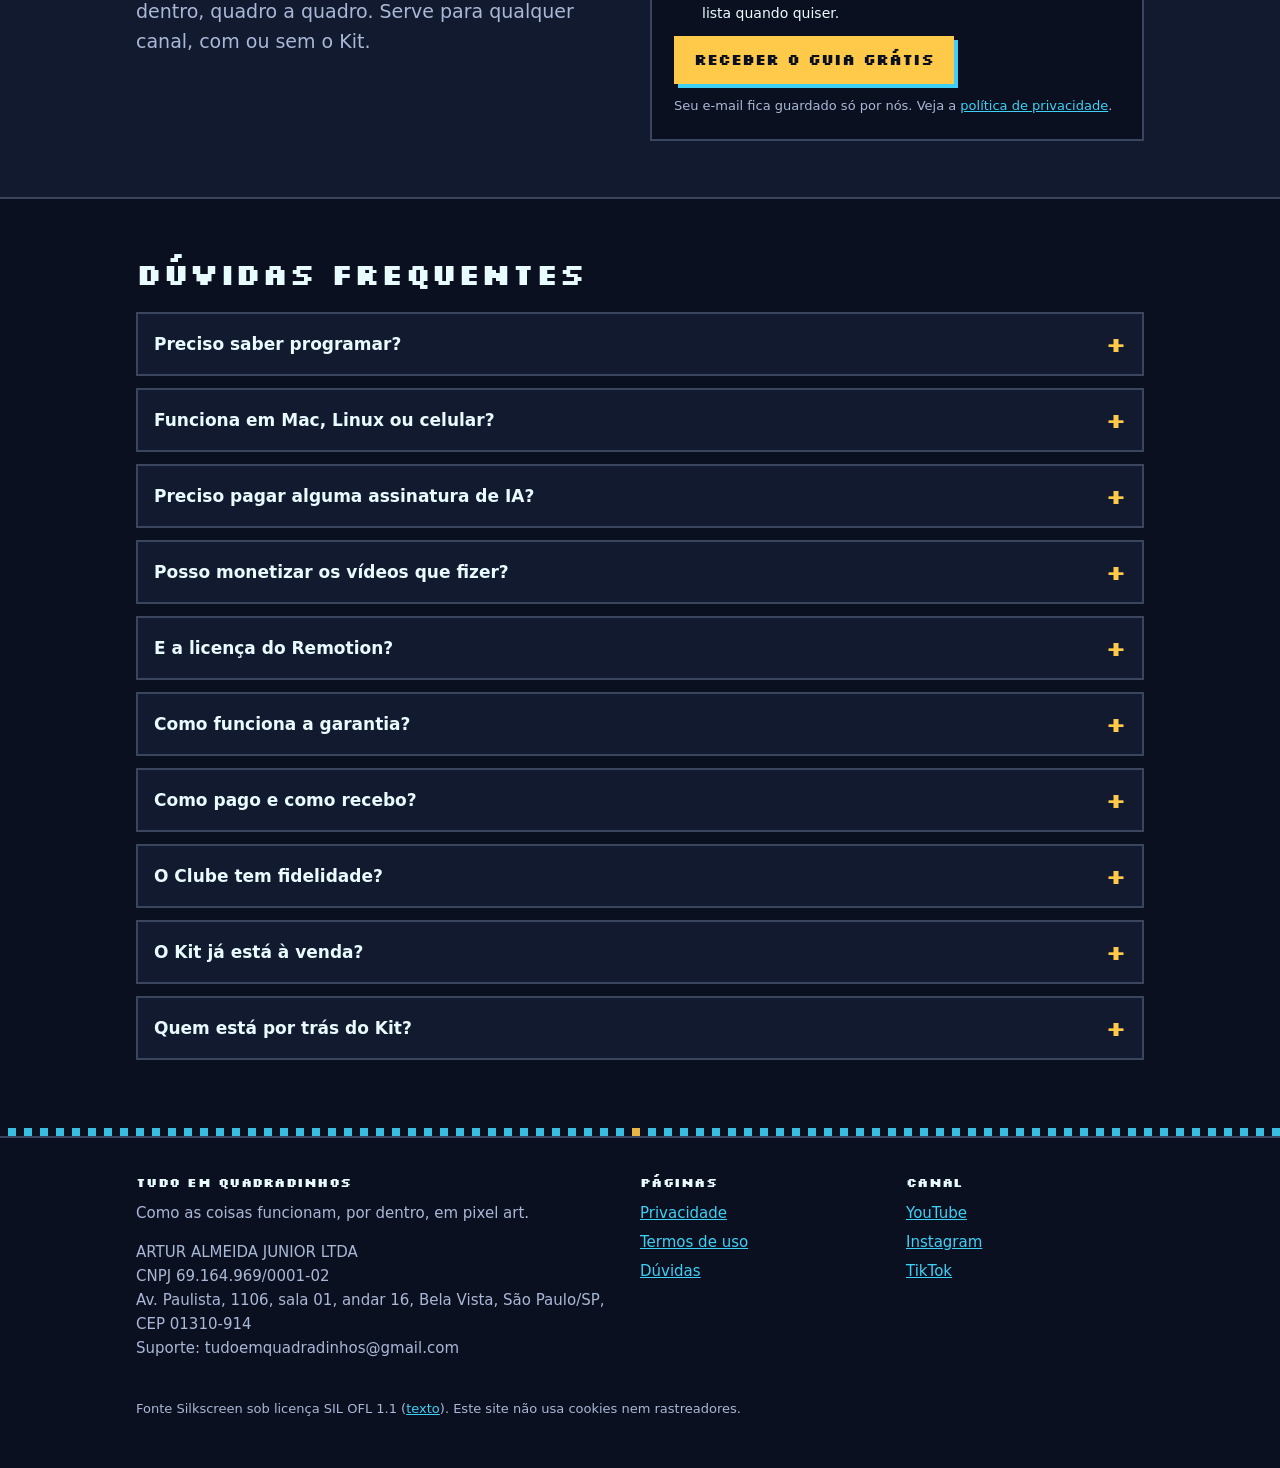
==== commit b690504d: "Form: read utm_source" ====
--- a/index.html
+++ b/index.html
@@ -275,7 +275,7 @@
 </footer>
 
 <script src="site.js"></script>
-<script>(function(){var d=new URLSearchParams(location.search).get("de");var o=document.querySelector("#form-guia [name=origem]");if(d&&o&&/^[a-z]{2,20}$/.test(d))o.value=d;})();</script>
+<script>(function(){var q=new URLSearchParams(location.search),d=q.get("utm_source")||q.get("de");var o=document.querySelector("#form-guia [name=origem]");if(d&&o&&/^[a-z]{2,20}$/.test(d))o.value=d;})();</script>
 <script>if(location.hash==="#guia-erro"){var e=document.getElementById("guia-erro");if(e)e.style.display="block";location.hash="#guia";}</script>
 </body>
 </html>
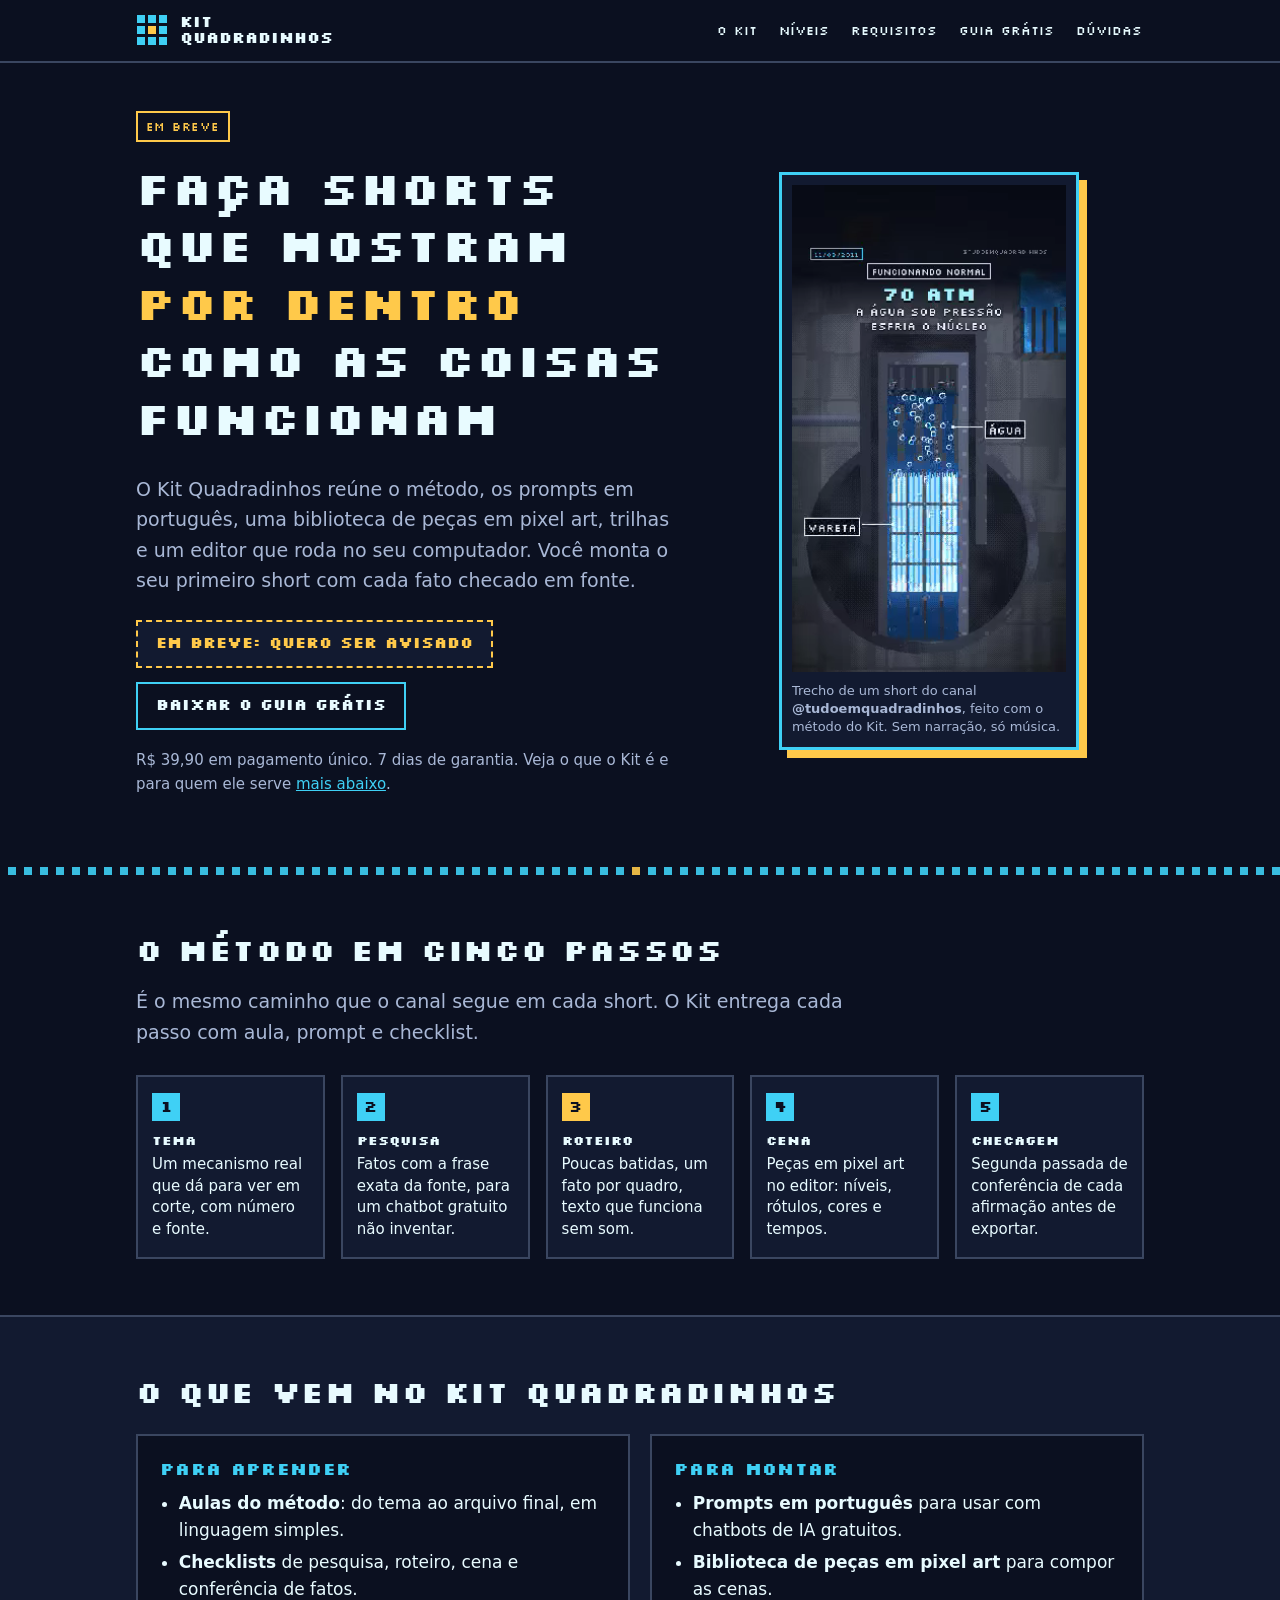
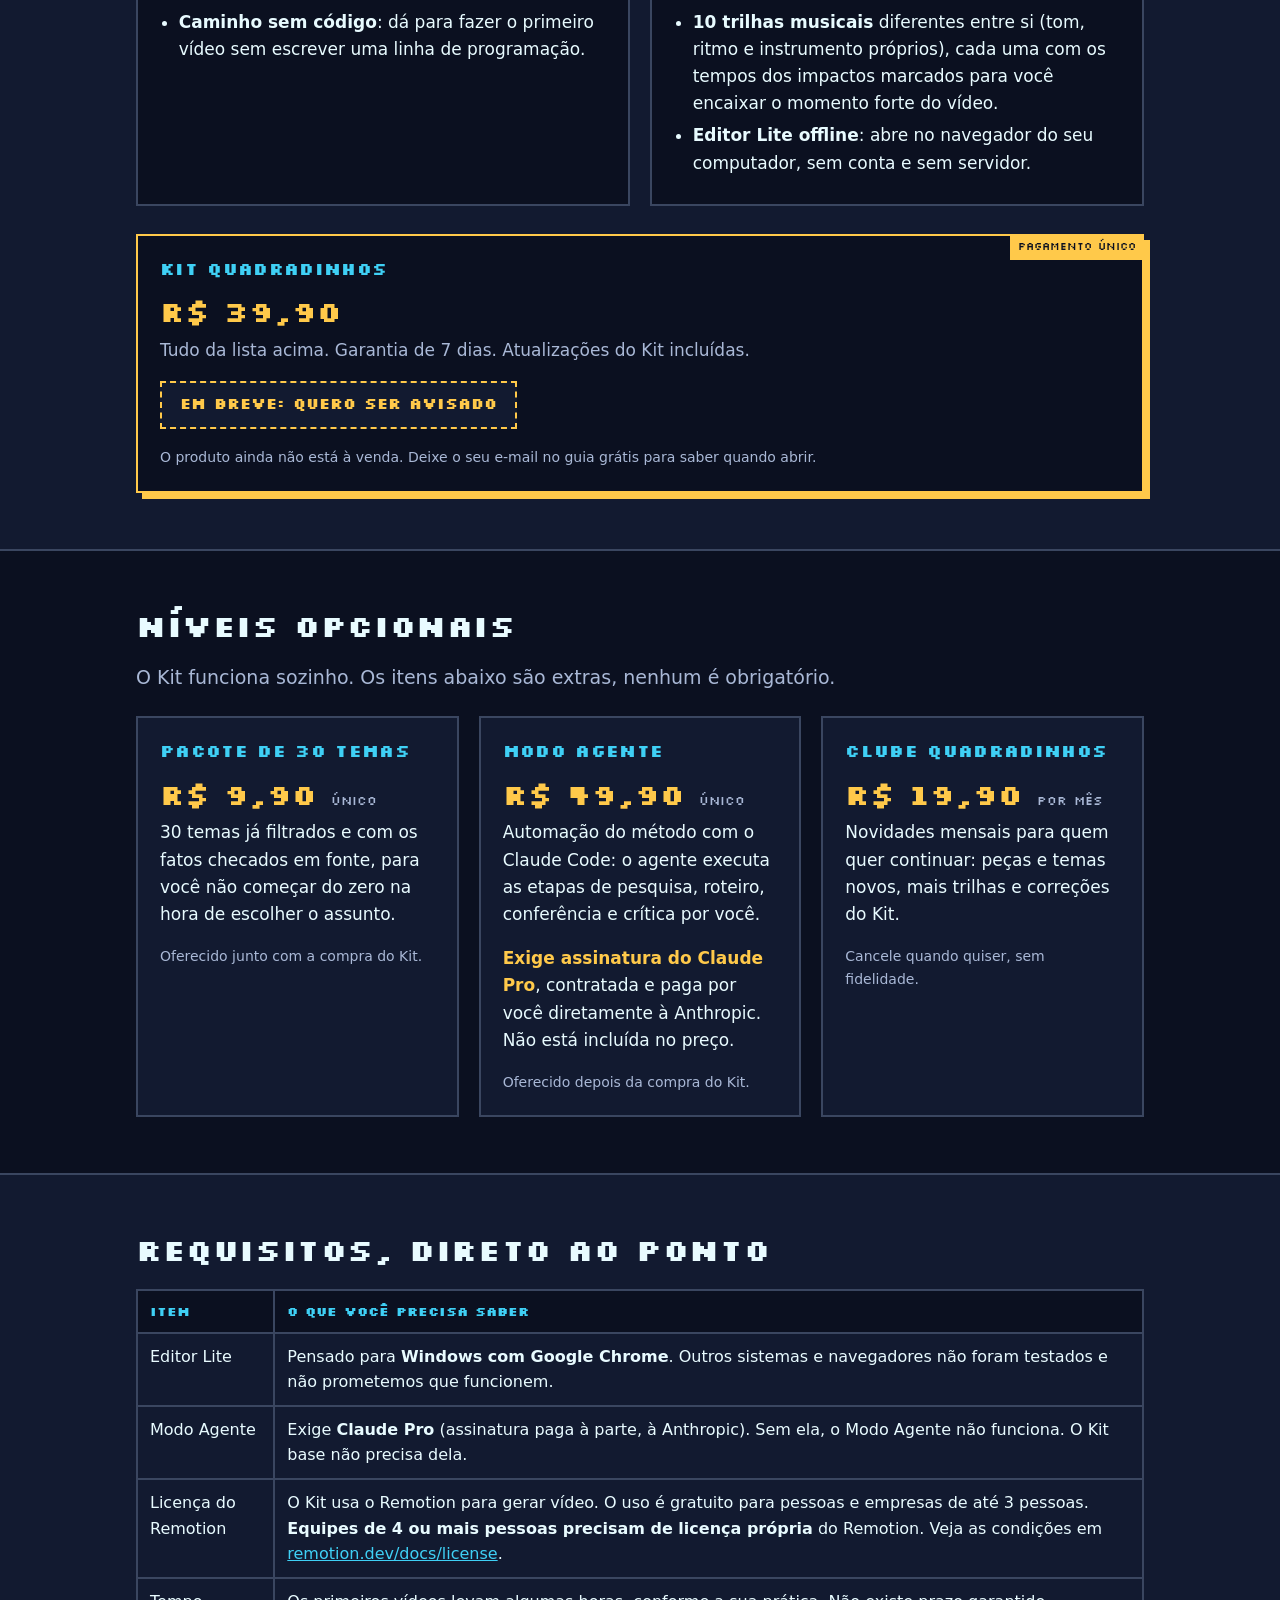
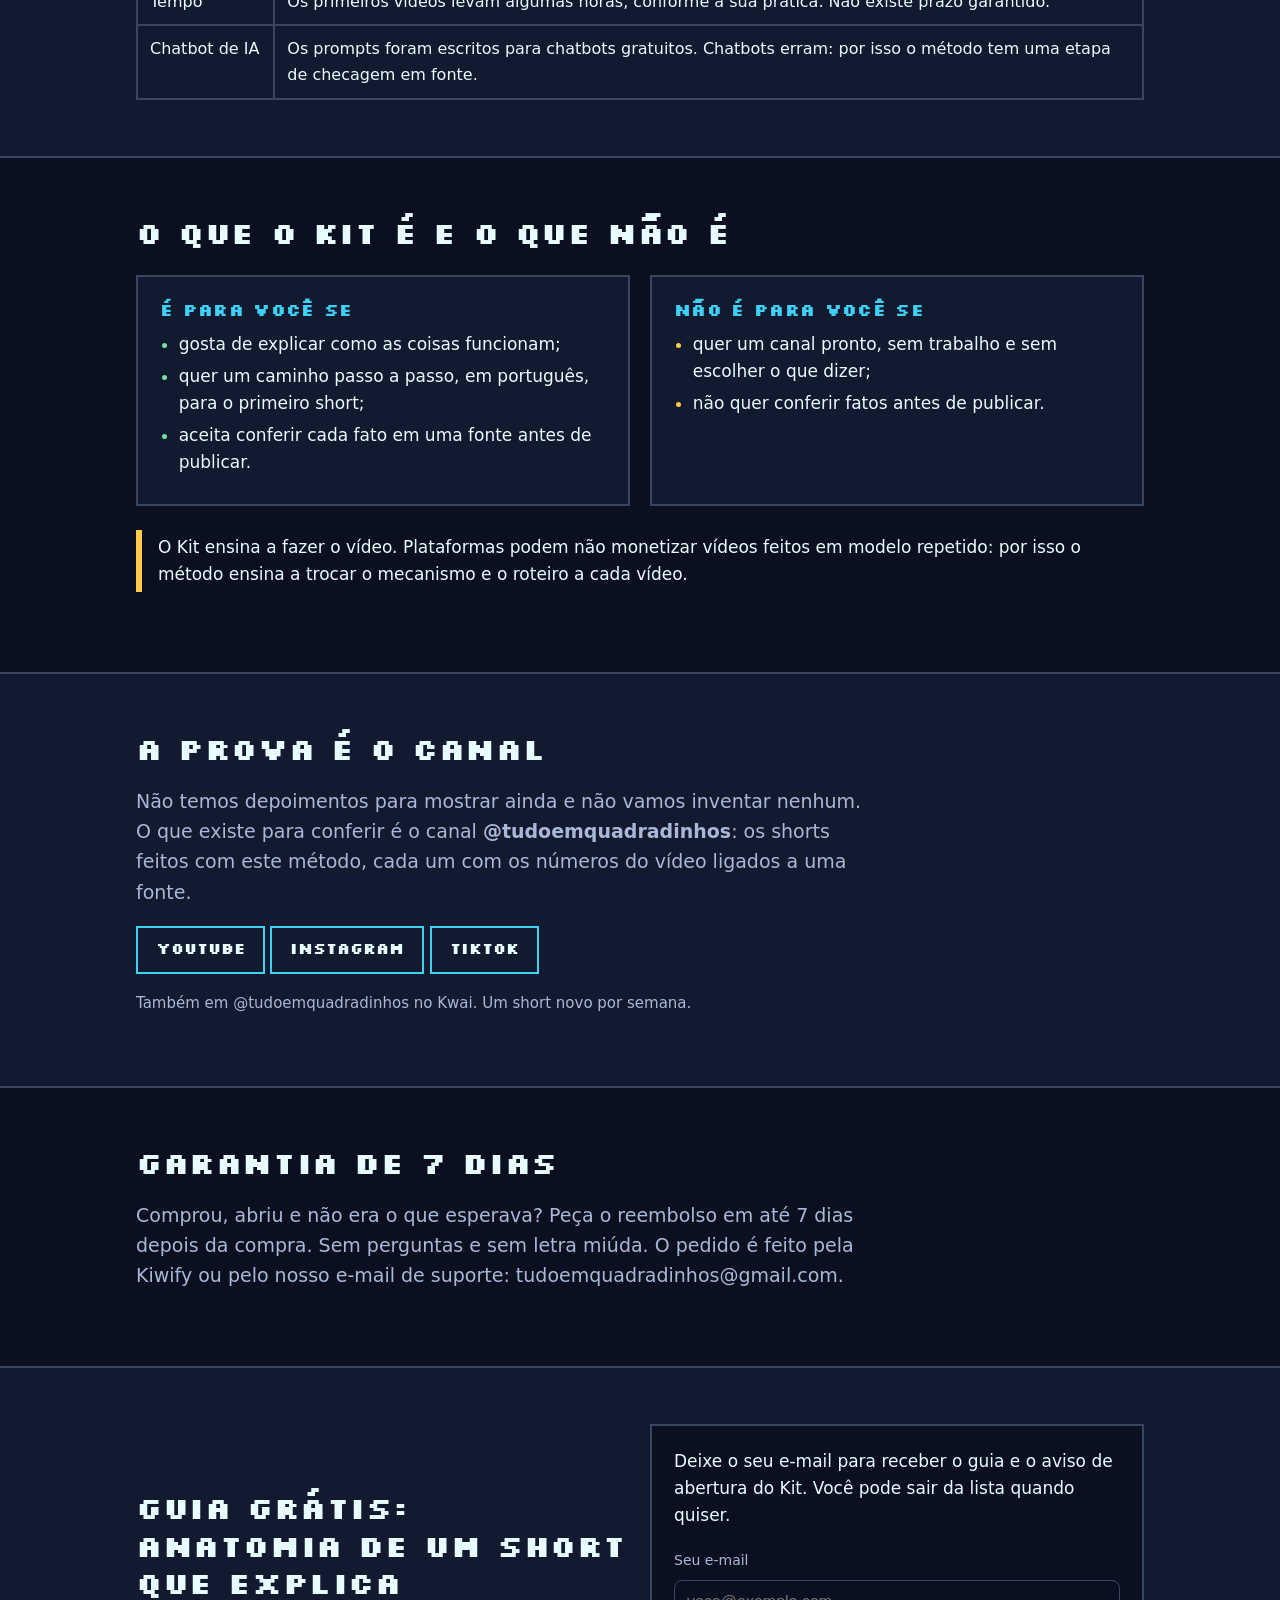
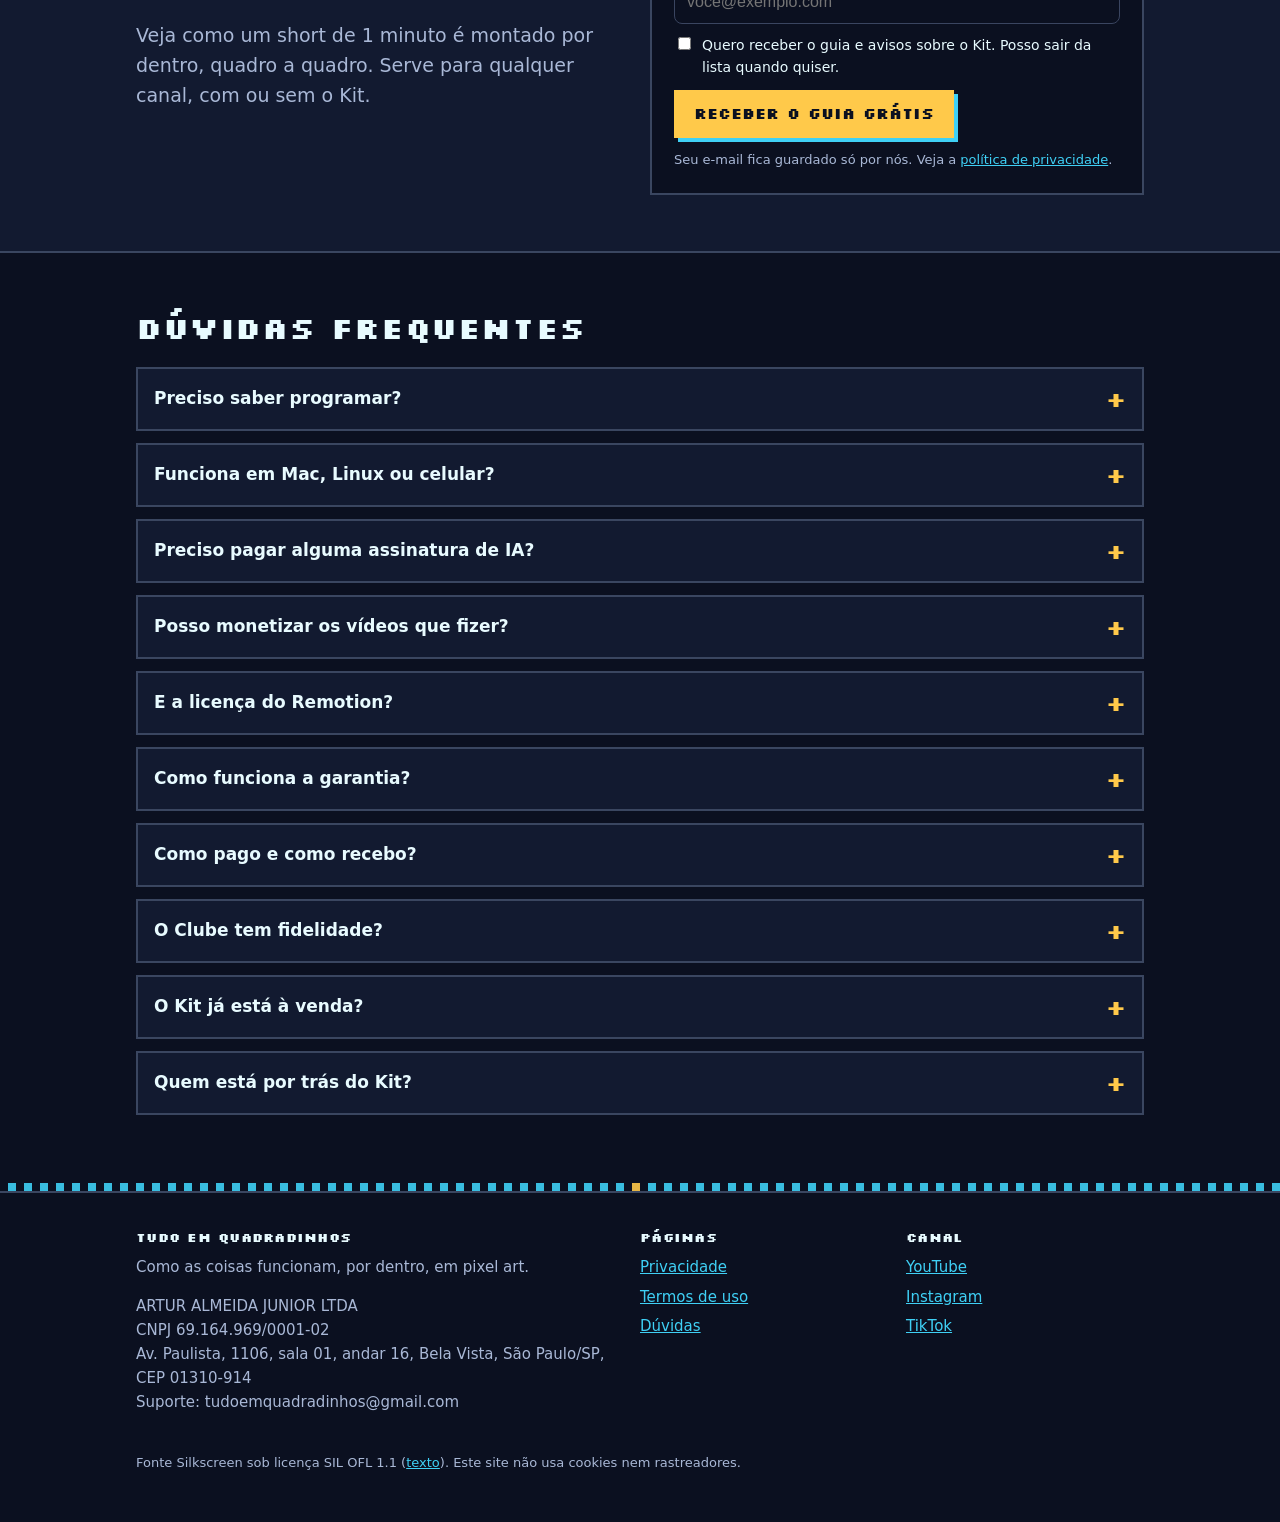
==== commit 7d28031d: "Kit: describe the new varied tracks with hit marks" ====
--- a/index.html
+++ b/index.html
@@ -97,7 +97,7 @@
         <ul>
           <li><b>Prompts em português</b> para usar com chatbots de IA gratuitos.</li>
           <li><b>Biblioteca de peças em pixel art</b> para compor as cenas.</li>
-          <li><b>10 trilhas musicais</b> prontas para usar nos seus vídeos.</li>
+          <li><b>10 trilhas musicais</b> diferentes entre si (tom, ritmo e instrumento próprios), cada uma com os tempos dos impactos marcados para você encaixar o momento forte do vídeo.</li>
           <li><b>Editor Lite offline</b>: abre no navegador do seu computador, sem conta e sem servidor.</li>
         </ul>
       </div>
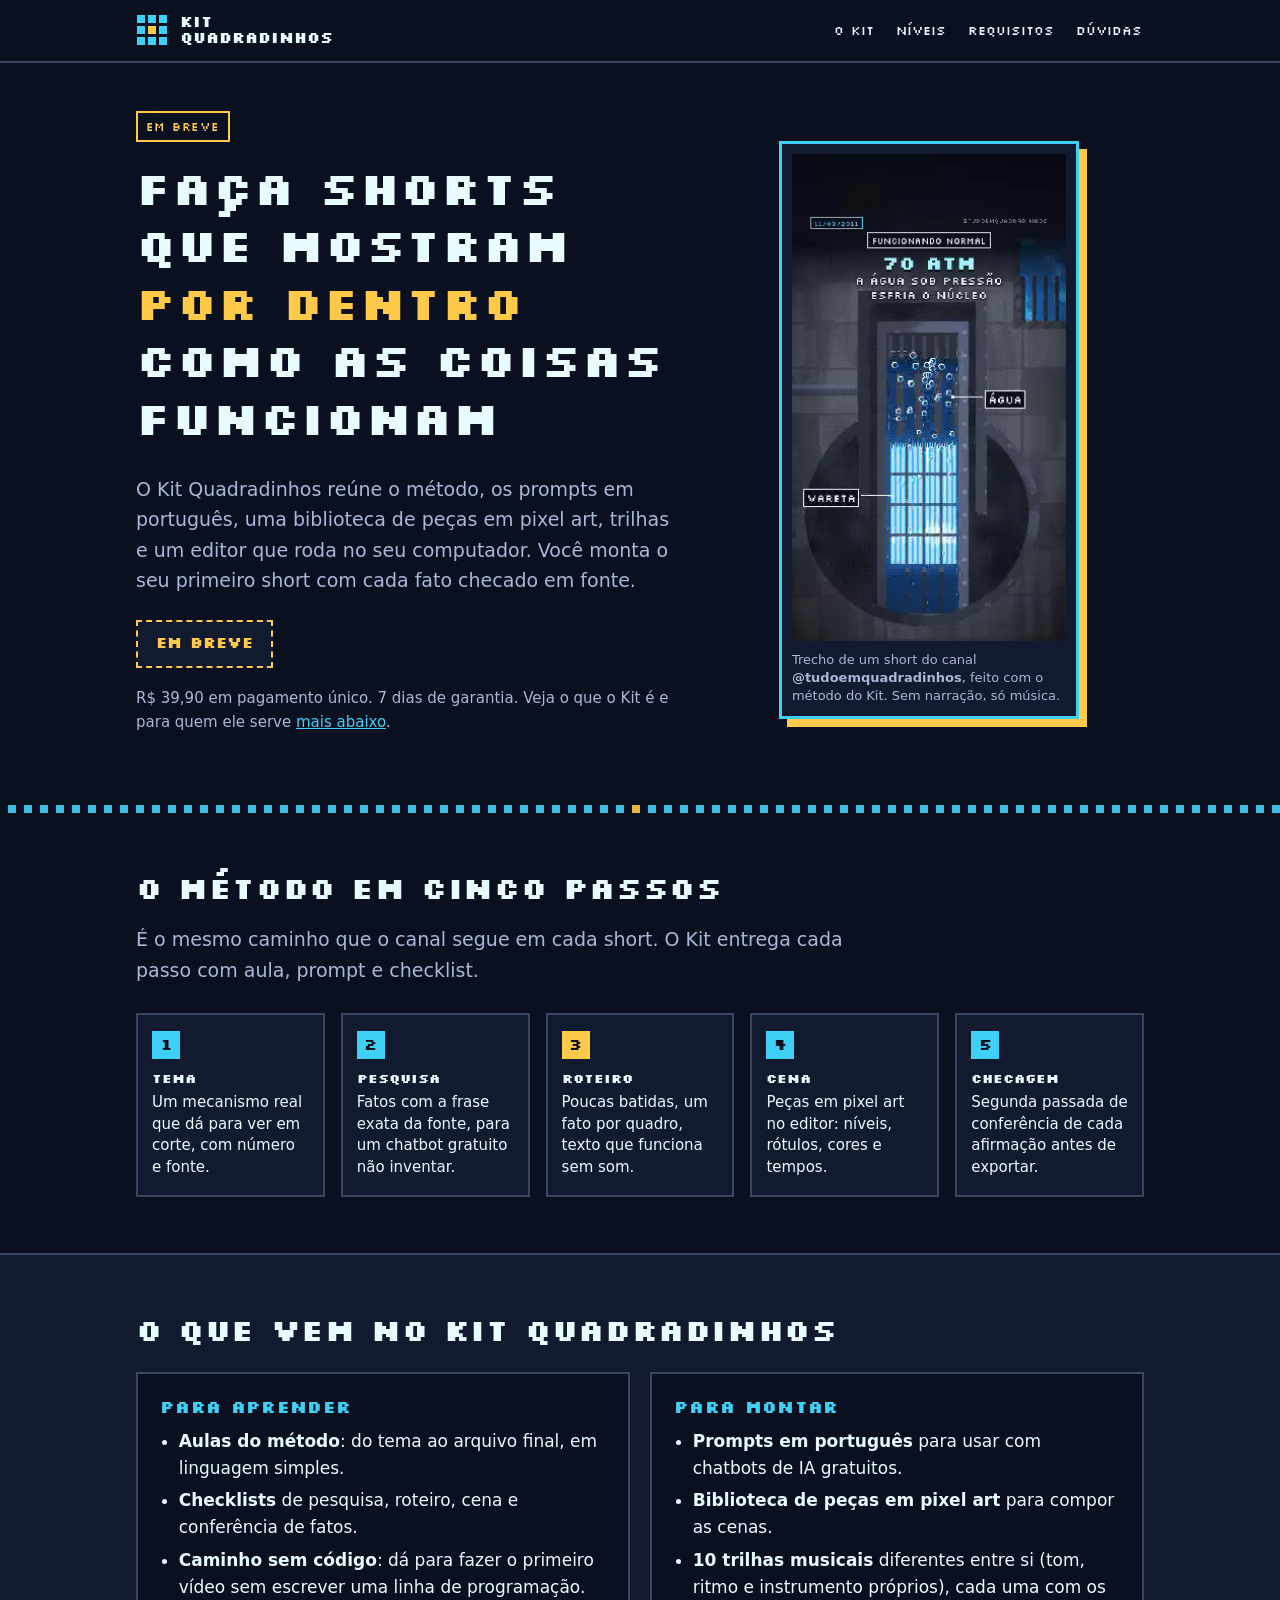
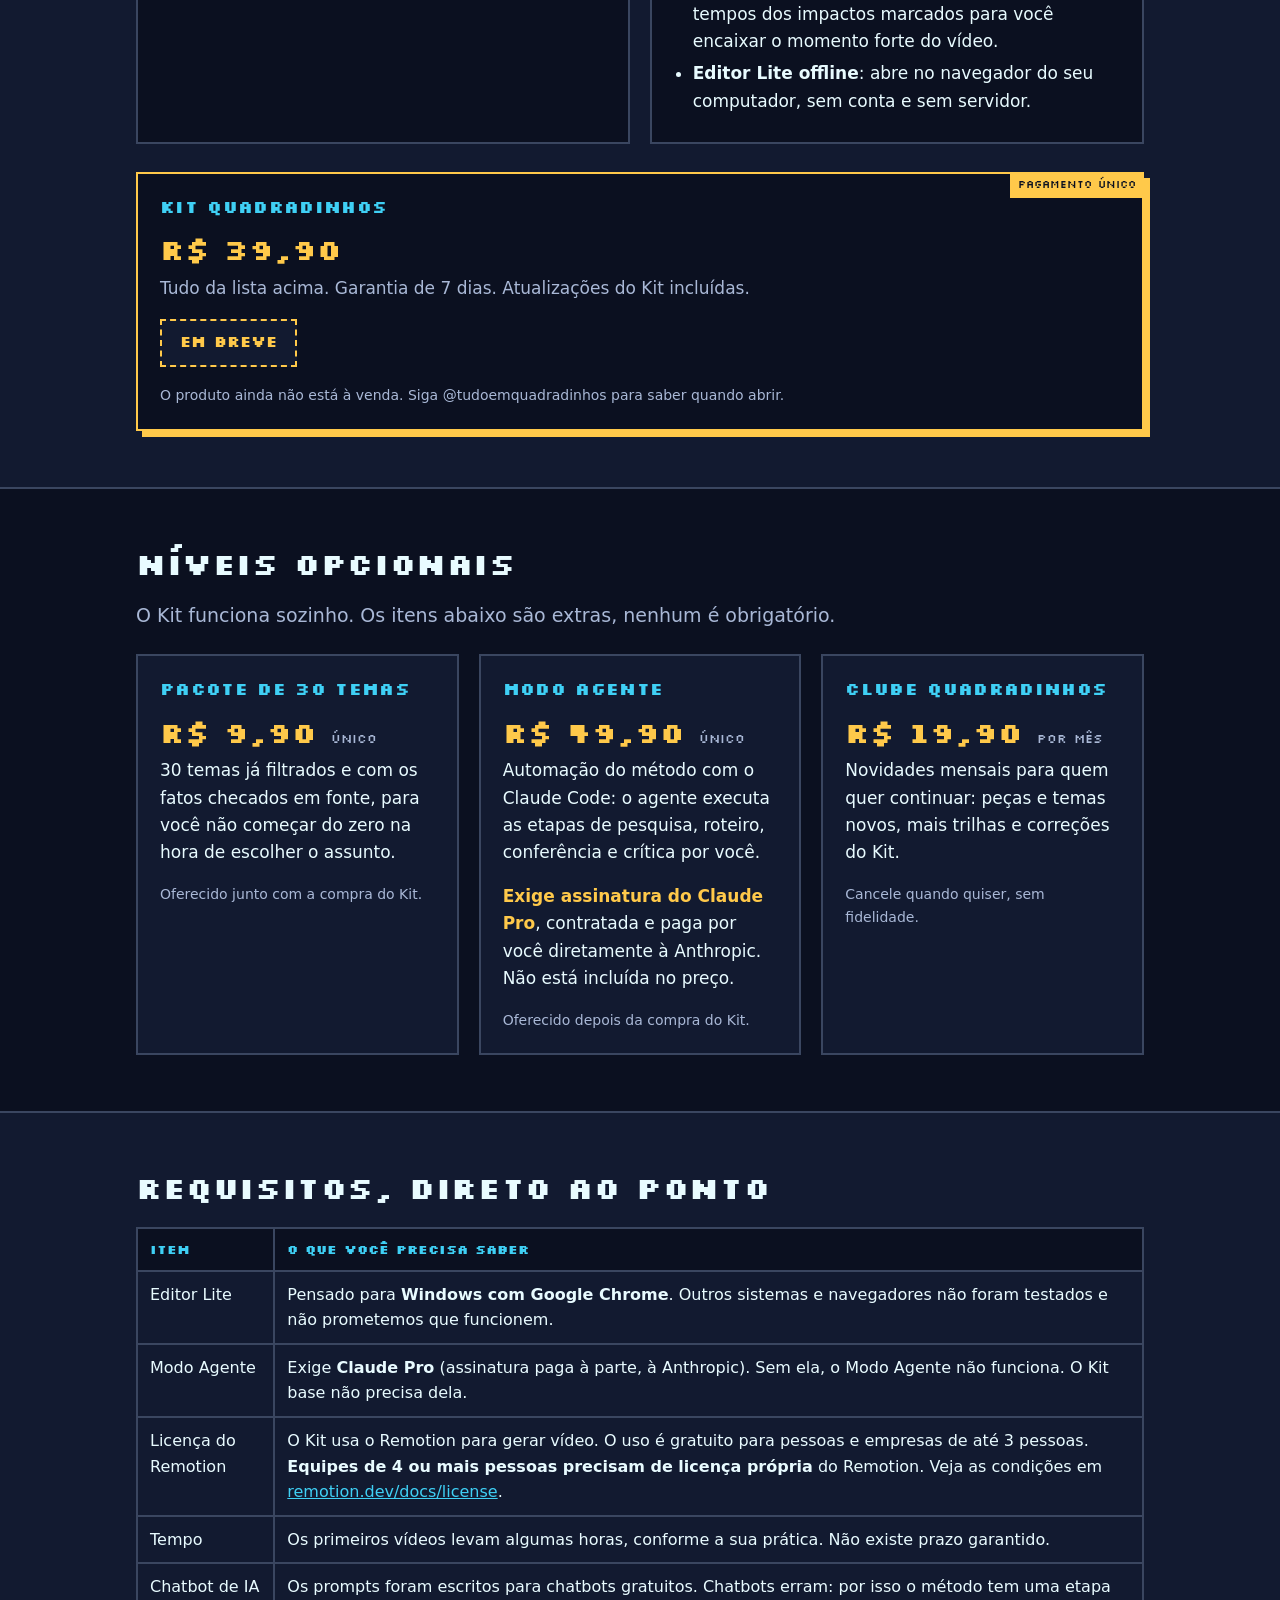
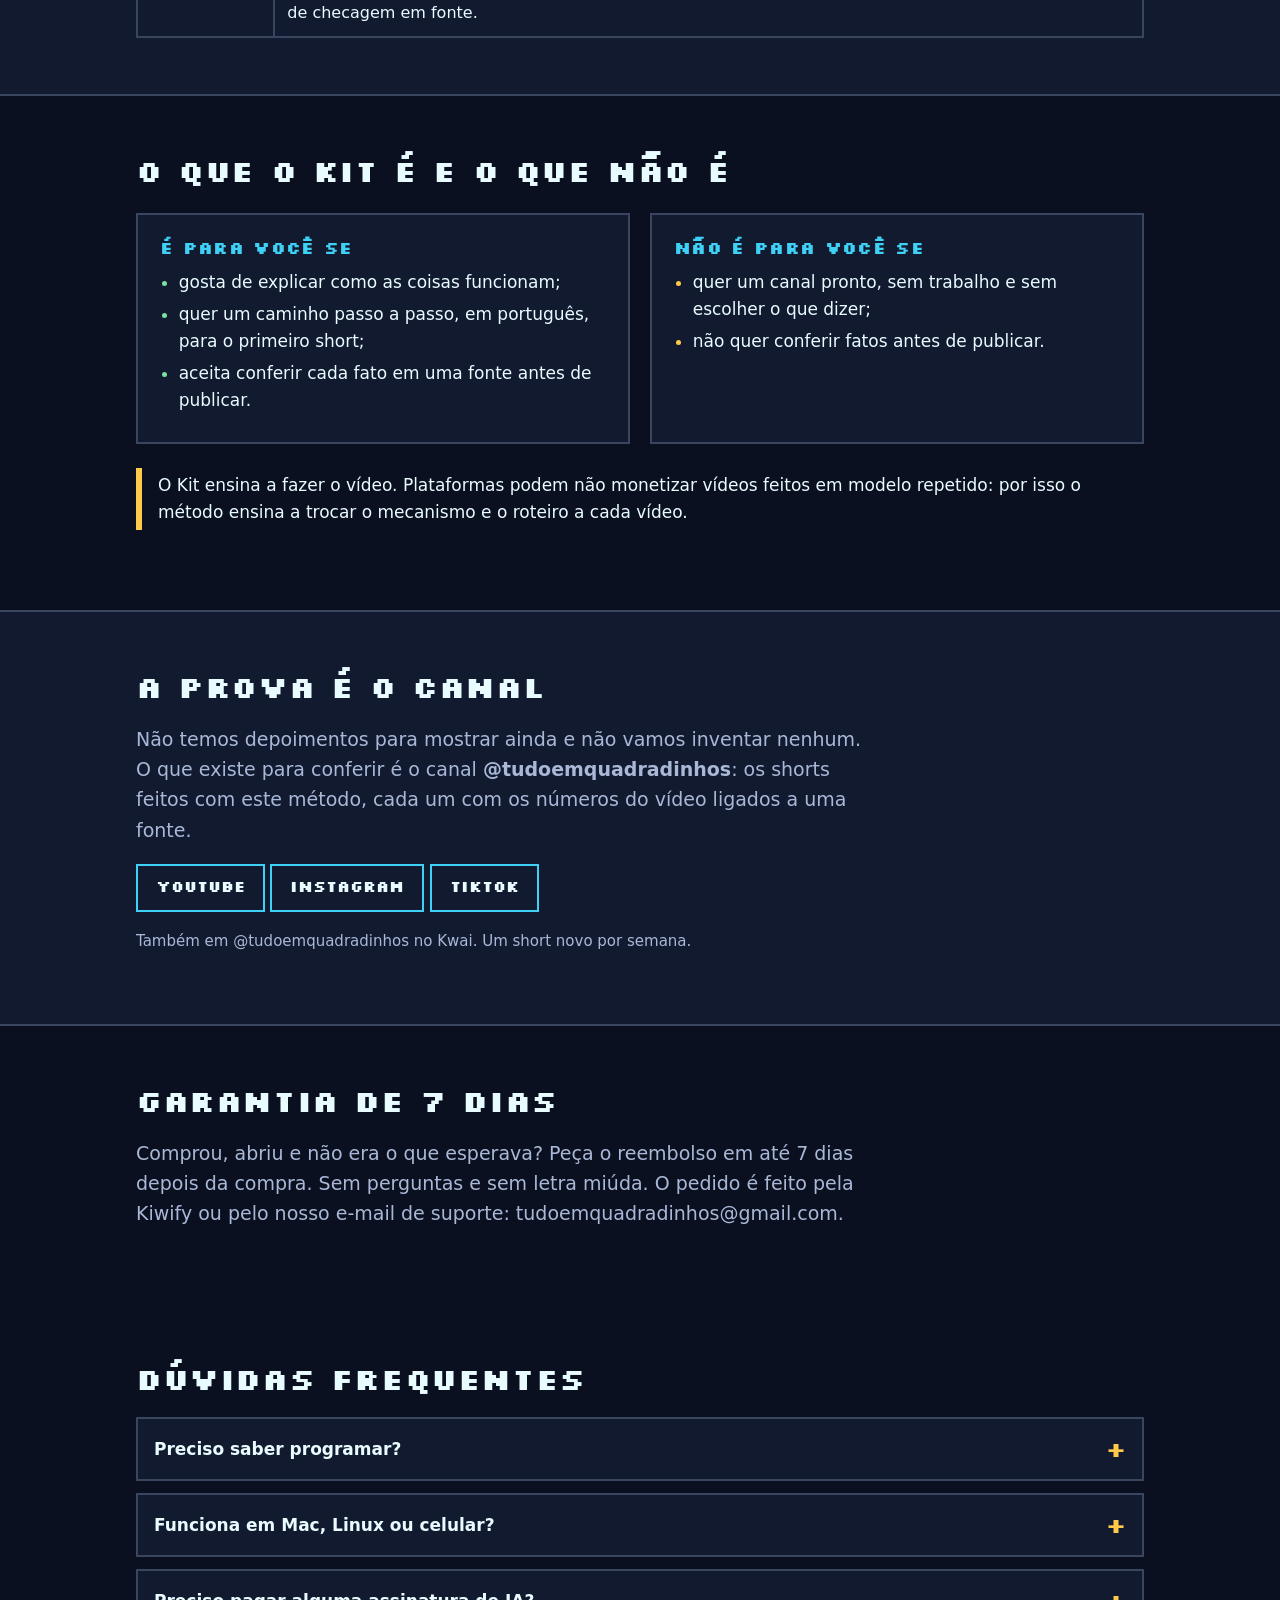
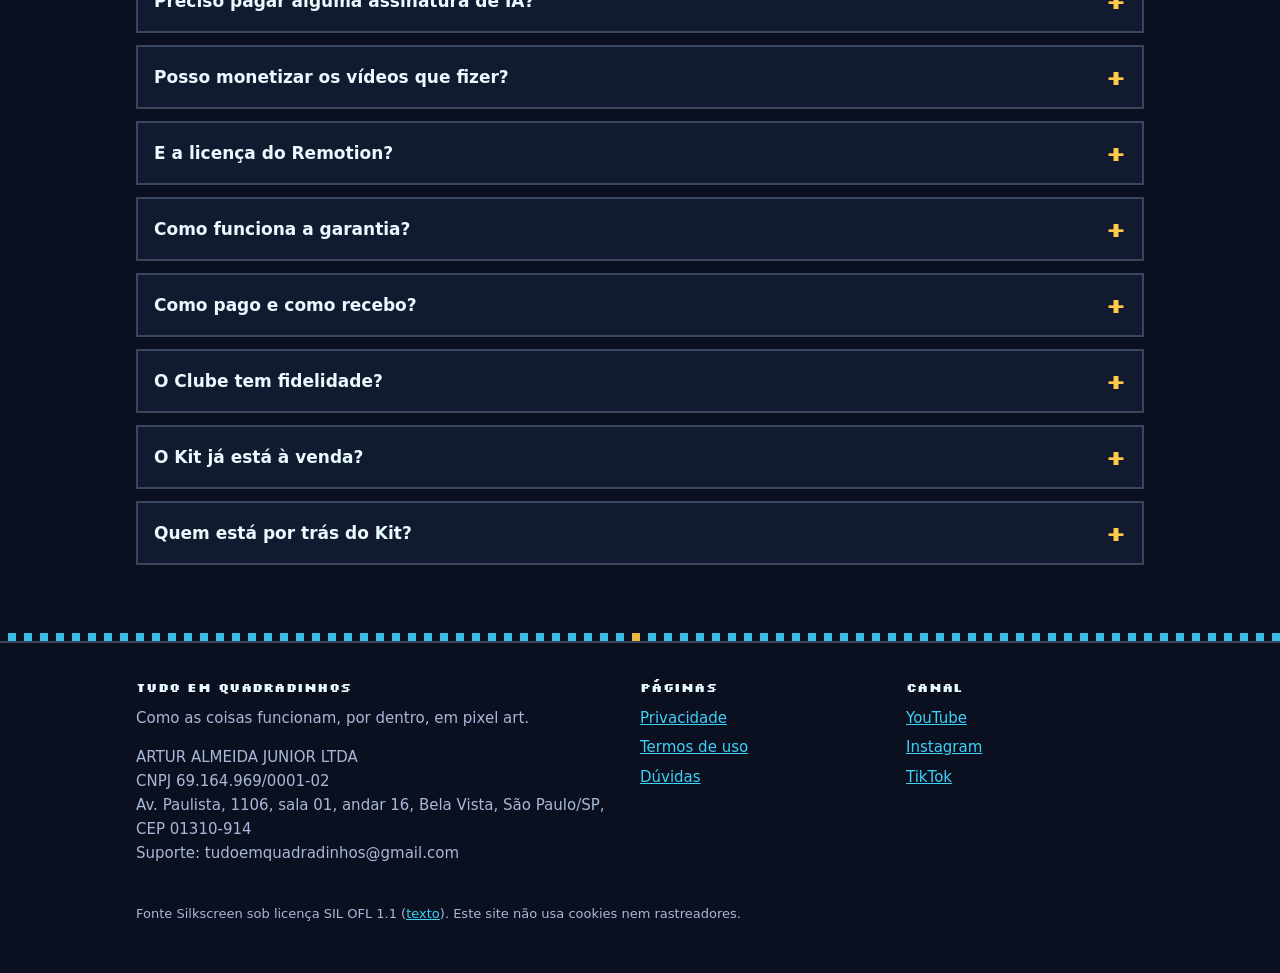
==== commit 49d58f45: "Remove guide signup for now (no waiting list); buy buttons stay 'Em breve'" ====
--- a/index.html
+++ b/index.html
@@ -36,7 +36,6 @@
         <li><a href="#kit">O Kit</a></li>
         <li><a href="#niveis">Níveis</a></li>
         <li><a href="#requisitos">Requisitos</a></li>
-        <li><a href="#guia">Guia grátis</a></li>
         <li><a href="#faq">Dúvidas</a></li>
       </ul>
     </nav>
@@ -52,8 +51,7 @@
       <h1>Faça shorts que mostram <span class="am">por dentro</span> como as coisas funcionam</h1>
       <p class="lead">O Kit Quadradinhos reúne o método, os prompts em português, uma biblioteca de peças em pixel art, trilhas e um editor que roda no seu computador. Você monta o seu primeiro short com cada fato checado em fonte.</p>
       <div class="cta">
-        <a class="btn soon buy" href="#guia" data-live="Comprar o Kit por R$ 39,90">Em breve: quero ser avisado</a>
-        <a class="btn ghost" href="#guia">Baixar o guia grátis</a>
+        <a class="btn soon buy" href="#kit" data-live="Comprar o Kit por R$ 39,90">Em breve</a>
       </div>
       <p class="mut" style="margin-top:18px;font-size:15px">R$ 39,90 em pagamento único. 7 dias de garantia. Veja o que o Kit é e para quem ele serve <a href="#limites">mais abaixo</a>.</p>
     </div>
@@ -107,8 +105,8 @@
       <h3>Kit Quadradinhos</h3>
       <p class="price">R$ 39,90</p>
       <p class="mut">Tudo da lista acima. Garantia de 7 dias. Atualizações do Kit incluídas.</p>
-      <p><a class="btn soon buy" href="#guia" data-live="Comprar por R$ 39,90">Em breve: quero ser avisado</a></p>
-      <p class="mut" style="font-size:14px;margin:0" data-soon-only>O produto ainda não está à venda. Deixe o seu e-mail no guia grátis para saber quando abrir.</p>
+      <p><a class="btn soon buy" href="#kit" data-live="Comprar por R$ 39,90">Em breve</a></p>
+      <p class="mut" style="font-size:14px;margin:0" data-soon-only>O produto ainda não está à venda. Siga @tudoemquadradinhos para saber quando abrir.</p>
     </div>
   </div>
 </section>
@@ -201,29 +199,7 @@
   </div>
 </section>
 
-<section id="guia" class="alt">
-  <div class="wrap">
-    <div class="grid g2" style="align-items:center">
-      <div>
-        <h2>Guia grátis: Anatomia de um short que explica</h2>
-        <p class="lead">Veja como um short de 1 minuto é montado por dentro, quadro a quadro. Serve para qualquer canal, com ou sem o Kit.</p>
-      </div>
-      <div class="card">
-        <p>Deixe o seu e-mail para receber o guia e o aviso de abertura do Kit. Você pode sair da lista quando quiser.</p>
-        <form id="form-guia" method="post" action="https://lista.tudoemquadradinhos.com.br/inscrever" style="margin:0">
-          <label for="email-guia" class="mut" style="font-size:14px">Seu e-mail</label>
-          <input id="email-guia" name="email" type="email" required autocomplete="email" inputmode="email" placeholder="voce@exemplo.com" style="display:block;width:100%;padding:12px;margin:6px 0 10px;font-size:16px;border-radius:8px;border:1px solid #3a4560;background:#0b1020;color:#f4ecdc">
-          <input type="text" name="site" tabindex="-1" autocomplete="off" aria-hidden="true" style="position:absolute;left:-9999px">
-          <input type="hidden" name="origem" value="site">
-          <label style="display:flex;gap:8px;align-items:flex-start;font-size:14px;margin-bottom:12px"><input type="checkbox" name="consentimento" value="sim" required style="margin-top:3px"> Quero receber o guia e avisos sobre o Kit. Posso sair da lista quando quiser.</label>
-          <button class="btn" type="submit">Receber o guia grátis</button>
-          <p id="guia-erro" class="mut" style="font-size:13px;margin:10px 0 0;display:none;color:#ff8a6a">Confira o e-mail e marque a caixa de consentimento.</p>
-        </form>
-        <p class="mut" style="font-size:13px;margin:12px 0 0">Seu e-mail fica guardado só por nós. Veja a <a href="privacidade.html">política de privacidade</a>.</p>
-      </div>
-    </div>
-  </div>
-</section>
+
 
 <section id="faq">
   <div class="wrap">
@@ -237,7 +213,7 @@
       <details><summary>Como funciona a garantia?</summary><div><p>Você tem 7 dias, a partir da compra, para pedir o reembolso integral, sem precisar justificar.</p></div></details>
       <details><summary>Como pago e como recebo?</summary><div><p>O pagamento é processado pela Kiwify, com as formas de pagamento exibidas no checkout. Depois da confirmação, o acesso ao Kit é liberado pela própria Kiwify.</p></div></details>
       <details><summary>O Clube tem fidelidade?</summary><div><p>Não. É mensal e você cancela quando quiser.</p></div></details>
-      <details><summary>O Kit já está à venda?</summary><div><p data-soon-only>Ainda não. Os botões de compra mostram "Em breve" até o lançamento. Para saber quando abrir, receba o <a href="#guia">guia grátis</a>.</p><p data-live-only hidden>Sim. Use o botão de compra no topo desta página.</p></div></details>
+      <details><summary>O Kit já está à venda?</summary><div><p data-soon-only>Ainda não. Os botões de compra mostram "Em breve" até o lançamento. Siga @tudoemquadradinhos para saber quando abrir.</p><p data-live-only hidden>Sim. Use o botão de compra no topo desta página.</p></div></details>
       <details><summary>Quem está por trás do Kit?</summary><div><p>O canal Tudo em Quadradinhos (@tudoemquadradinhos). Os dados da empresa estão no rodapé e na página de <a href="termos.html">termos</a>.</p></div></details>
     </div>
   </div>
@@ -275,7 +251,5 @@
 </footer>
 
 <script src="site.js"></script>
-<script>(function(){var q=new URLSearchParams(location.search),d=q.get("utm_source")||q.get("de");var o=document.querySelector("#form-guia [name=origem]");if(d&&o&&/^[a-z]{2,20}$/.test(d))o.value=d;})();</script>
-<script>if(location.hash==="#guia-erro"){var e=document.getElementById("guia-erro");if(e)e.style.display="block";location.hash="#guia";}</script>
 </body>
 </html>
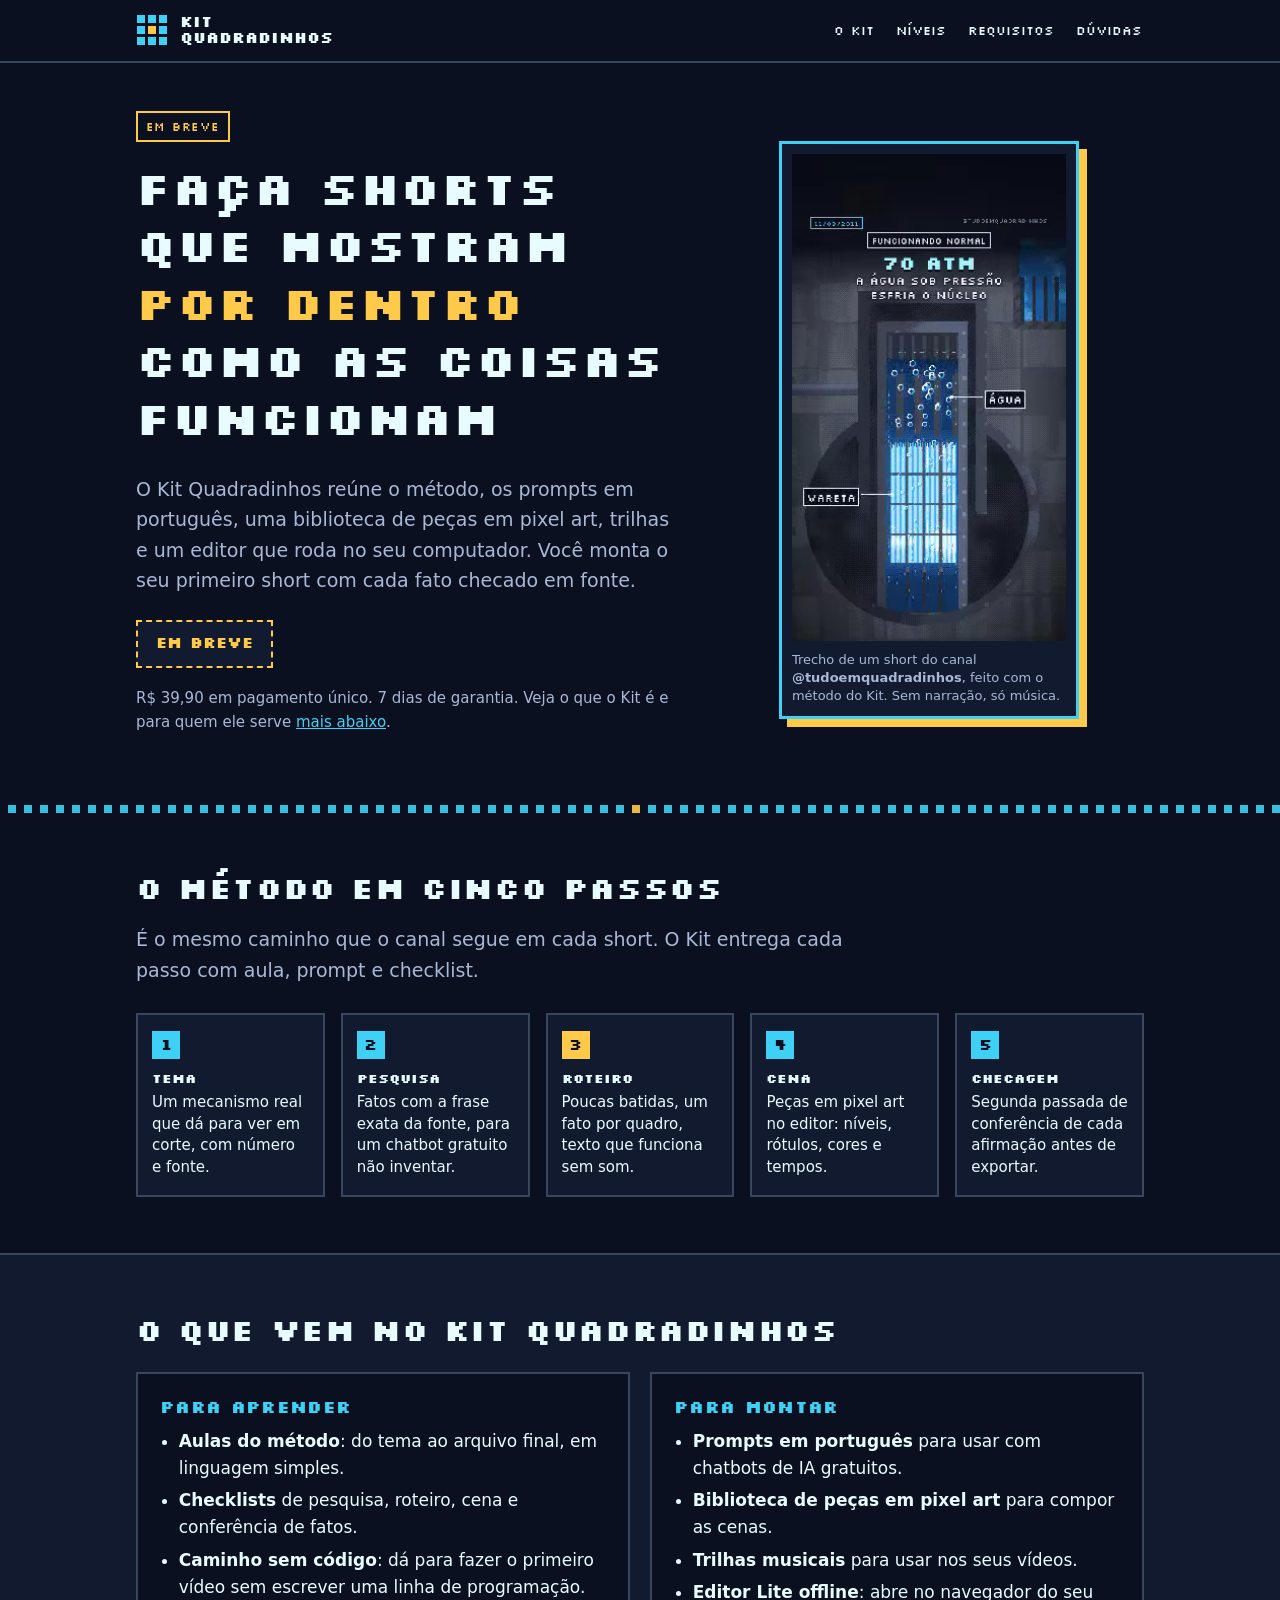
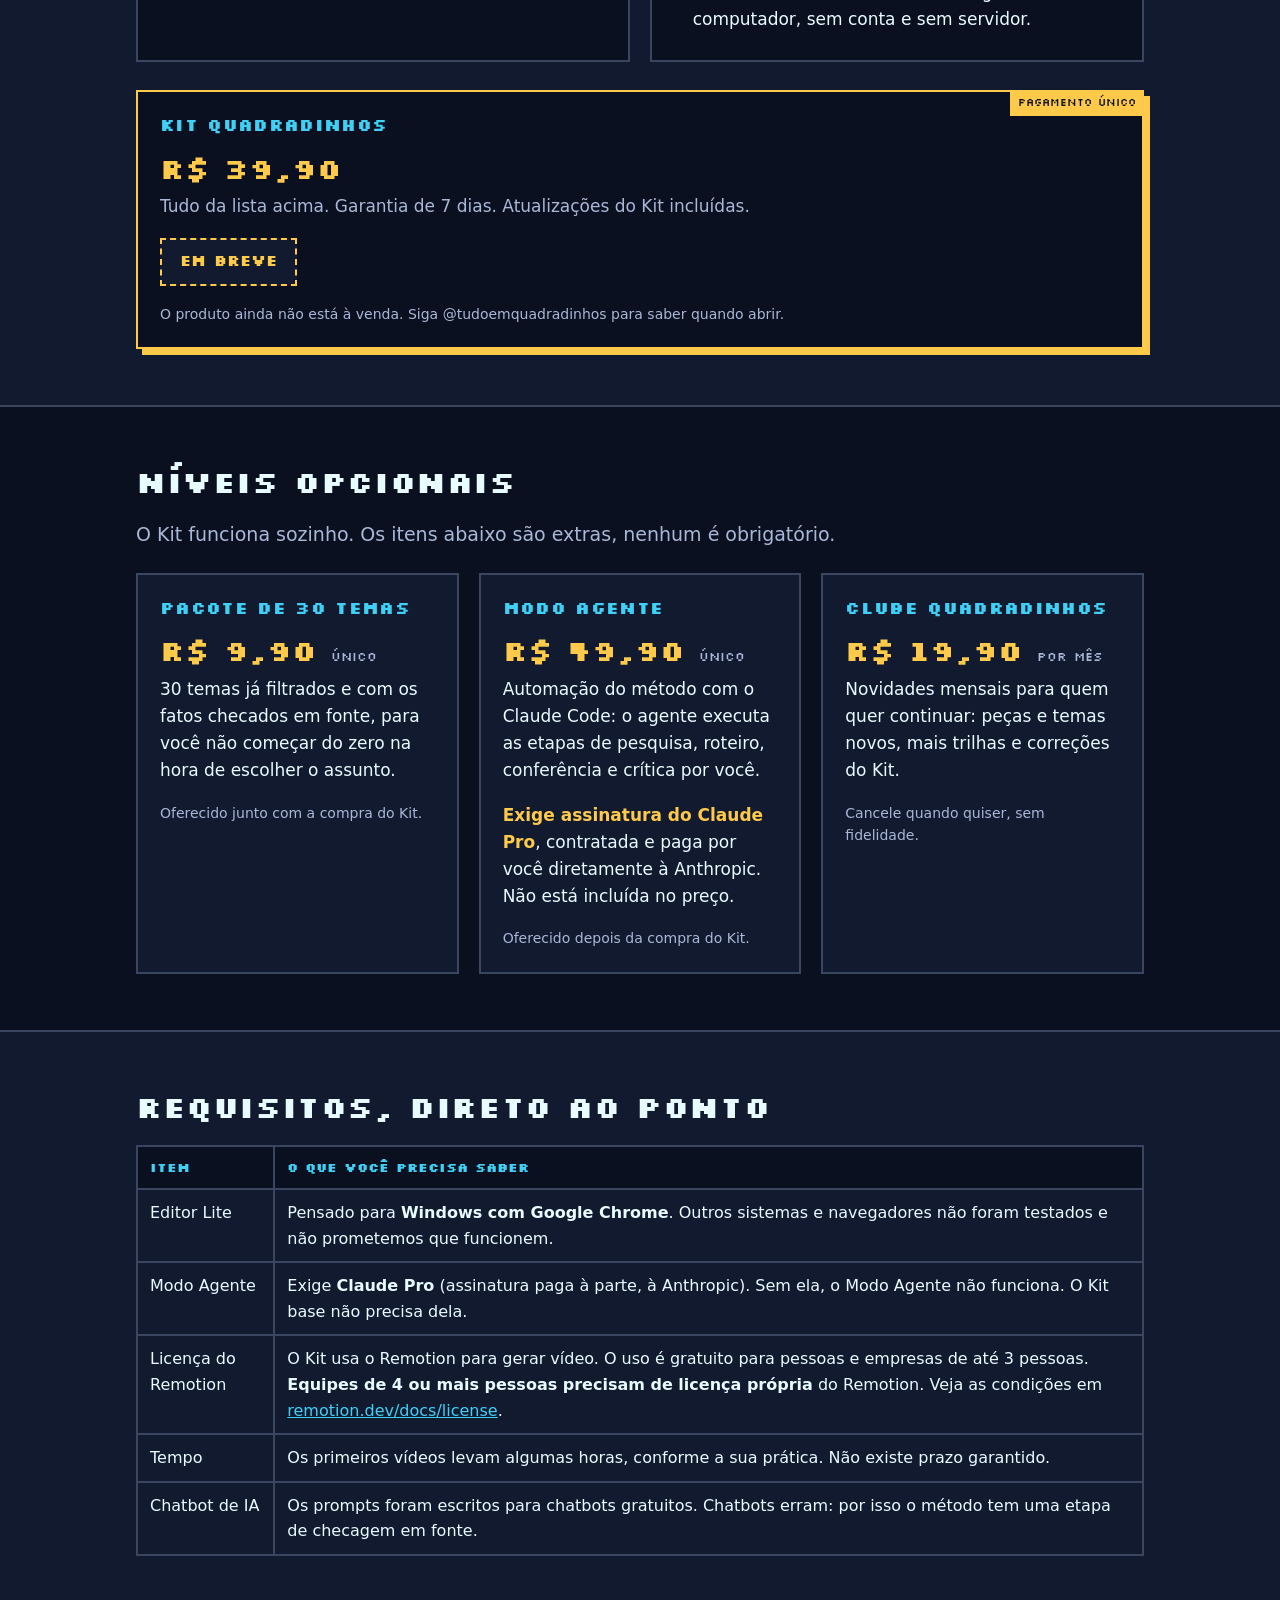
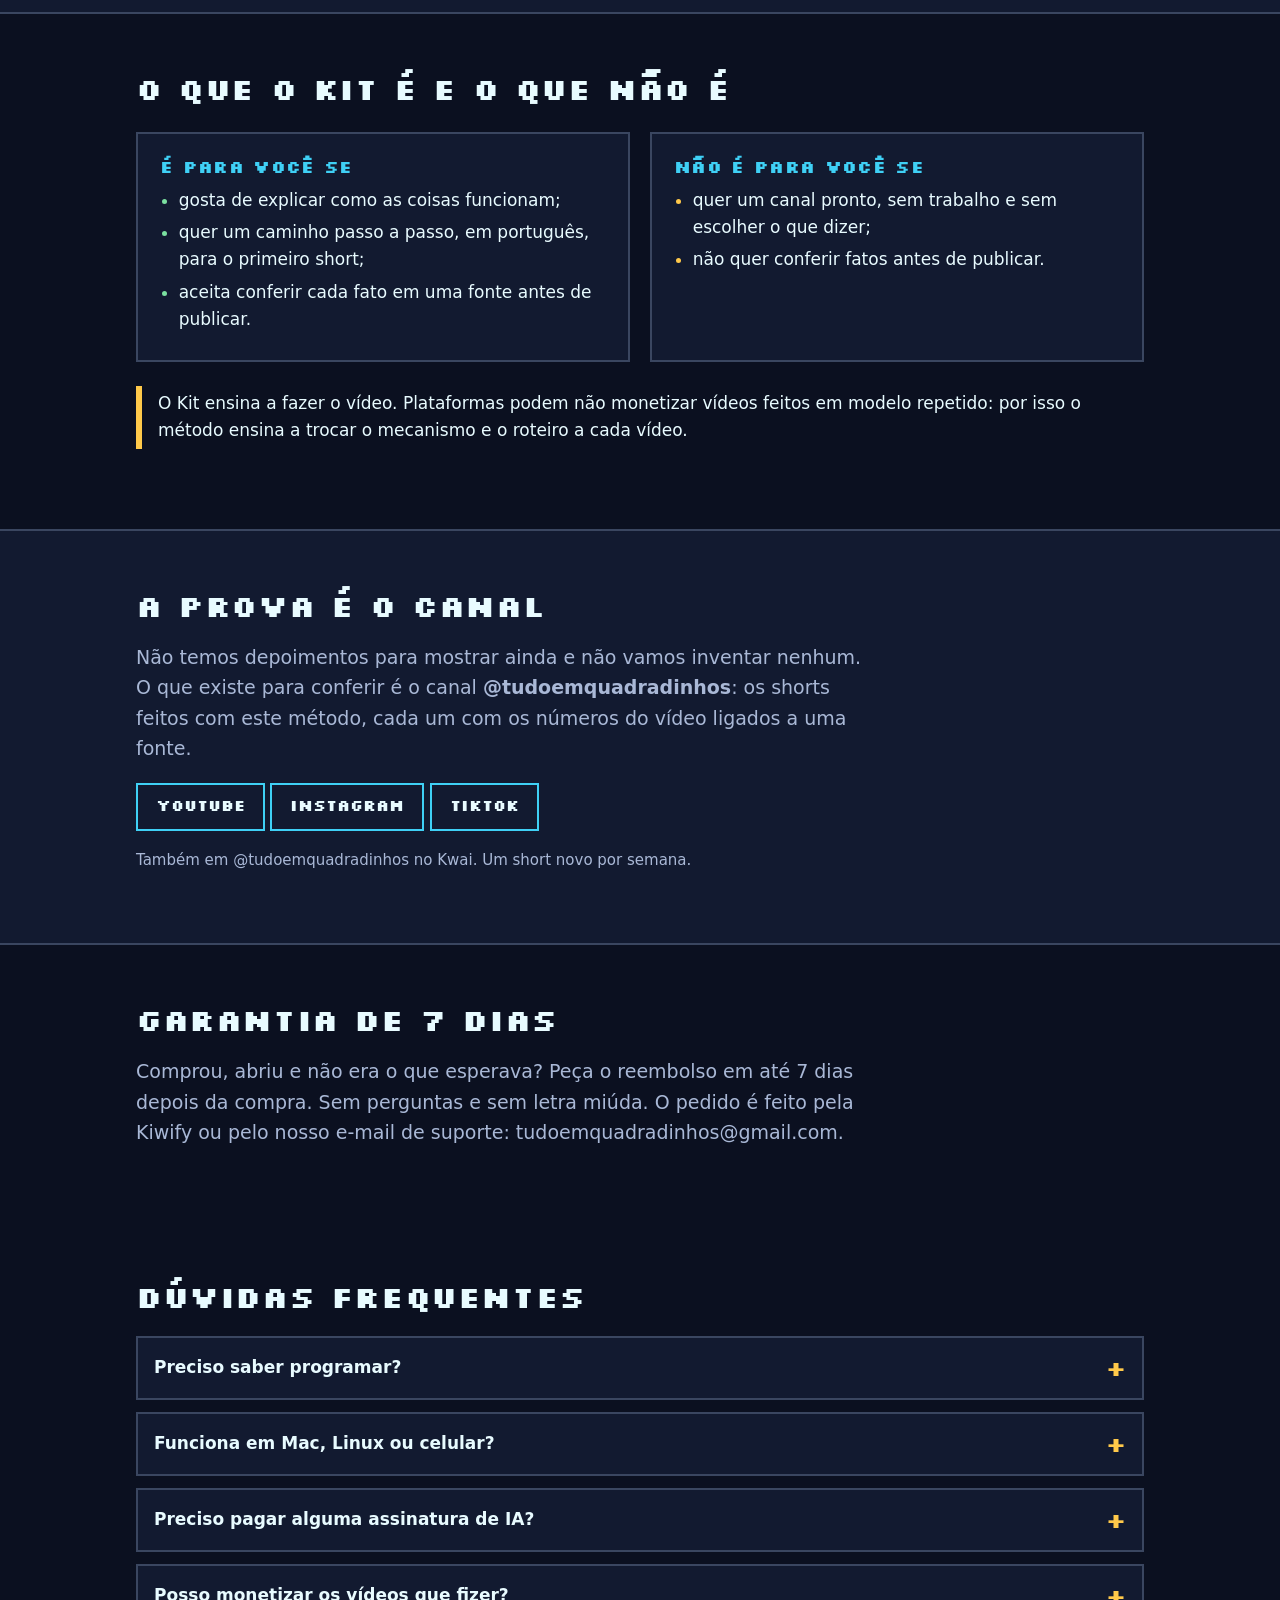
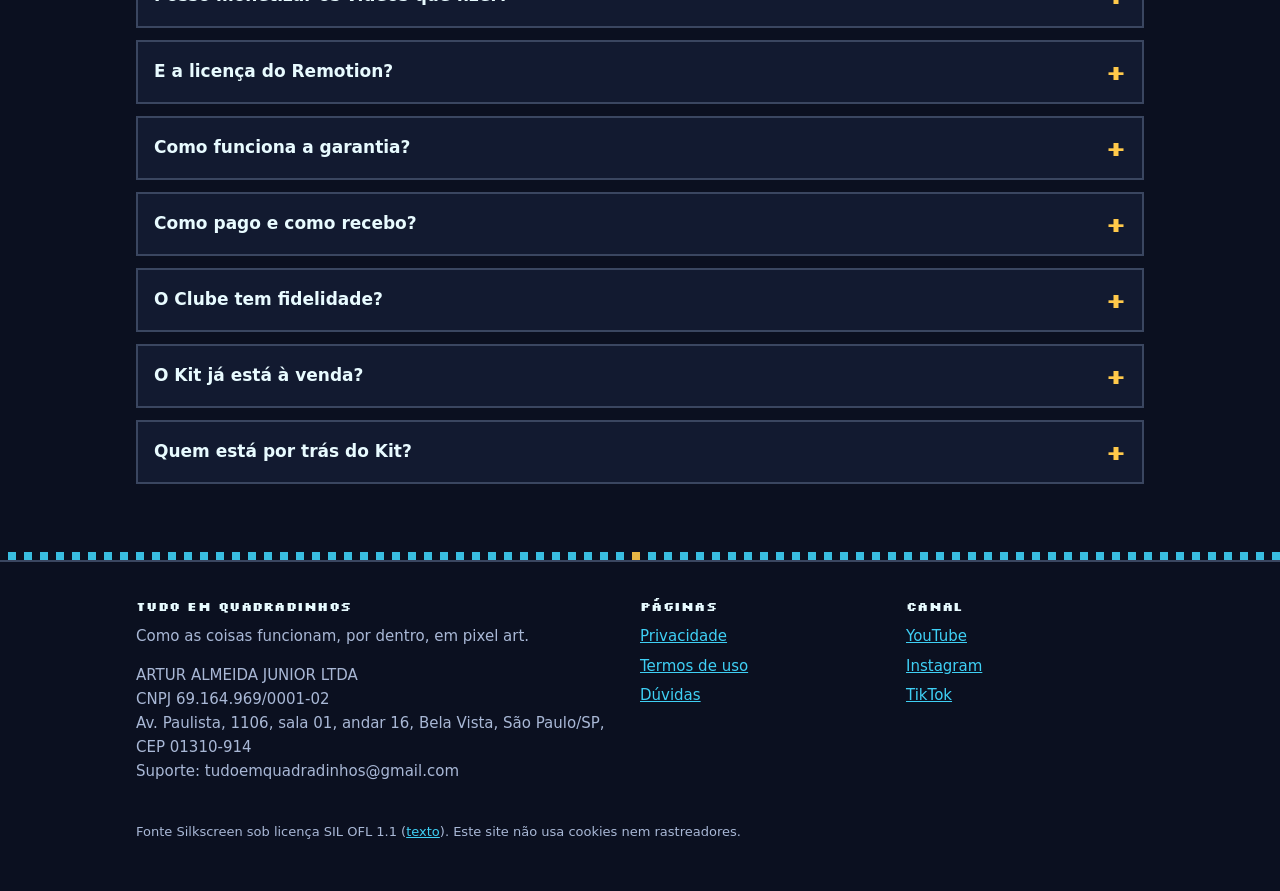
==== commit 91e3b16e: "Kit tracks: neutral description until the new music direction" ====
--- a/index.html
+++ b/index.html
@@ -95,7 +95,7 @@
         <ul>
           <li><b>Prompts em português</b> para usar com chatbots de IA gratuitos.</li>
           <li><b>Biblioteca de peças em pixel art</b> para compor as cenas.</li>
-          <li><b>10 trilhas musicais</b> diferentes entre si (tom, ritmo e instrumento próprios), cada uma com os tempos dos impactos marcados para você encaixar o momento forte do vídeo.</li>
+          <li><b>Trilhas musicais</b> para usar nos seus vídeos.</li>
           <li><b>Editor Lite offline</b>: abre no navegador do seu computador, sem conta e sem servidor.</li>
         </ul>
       </div>
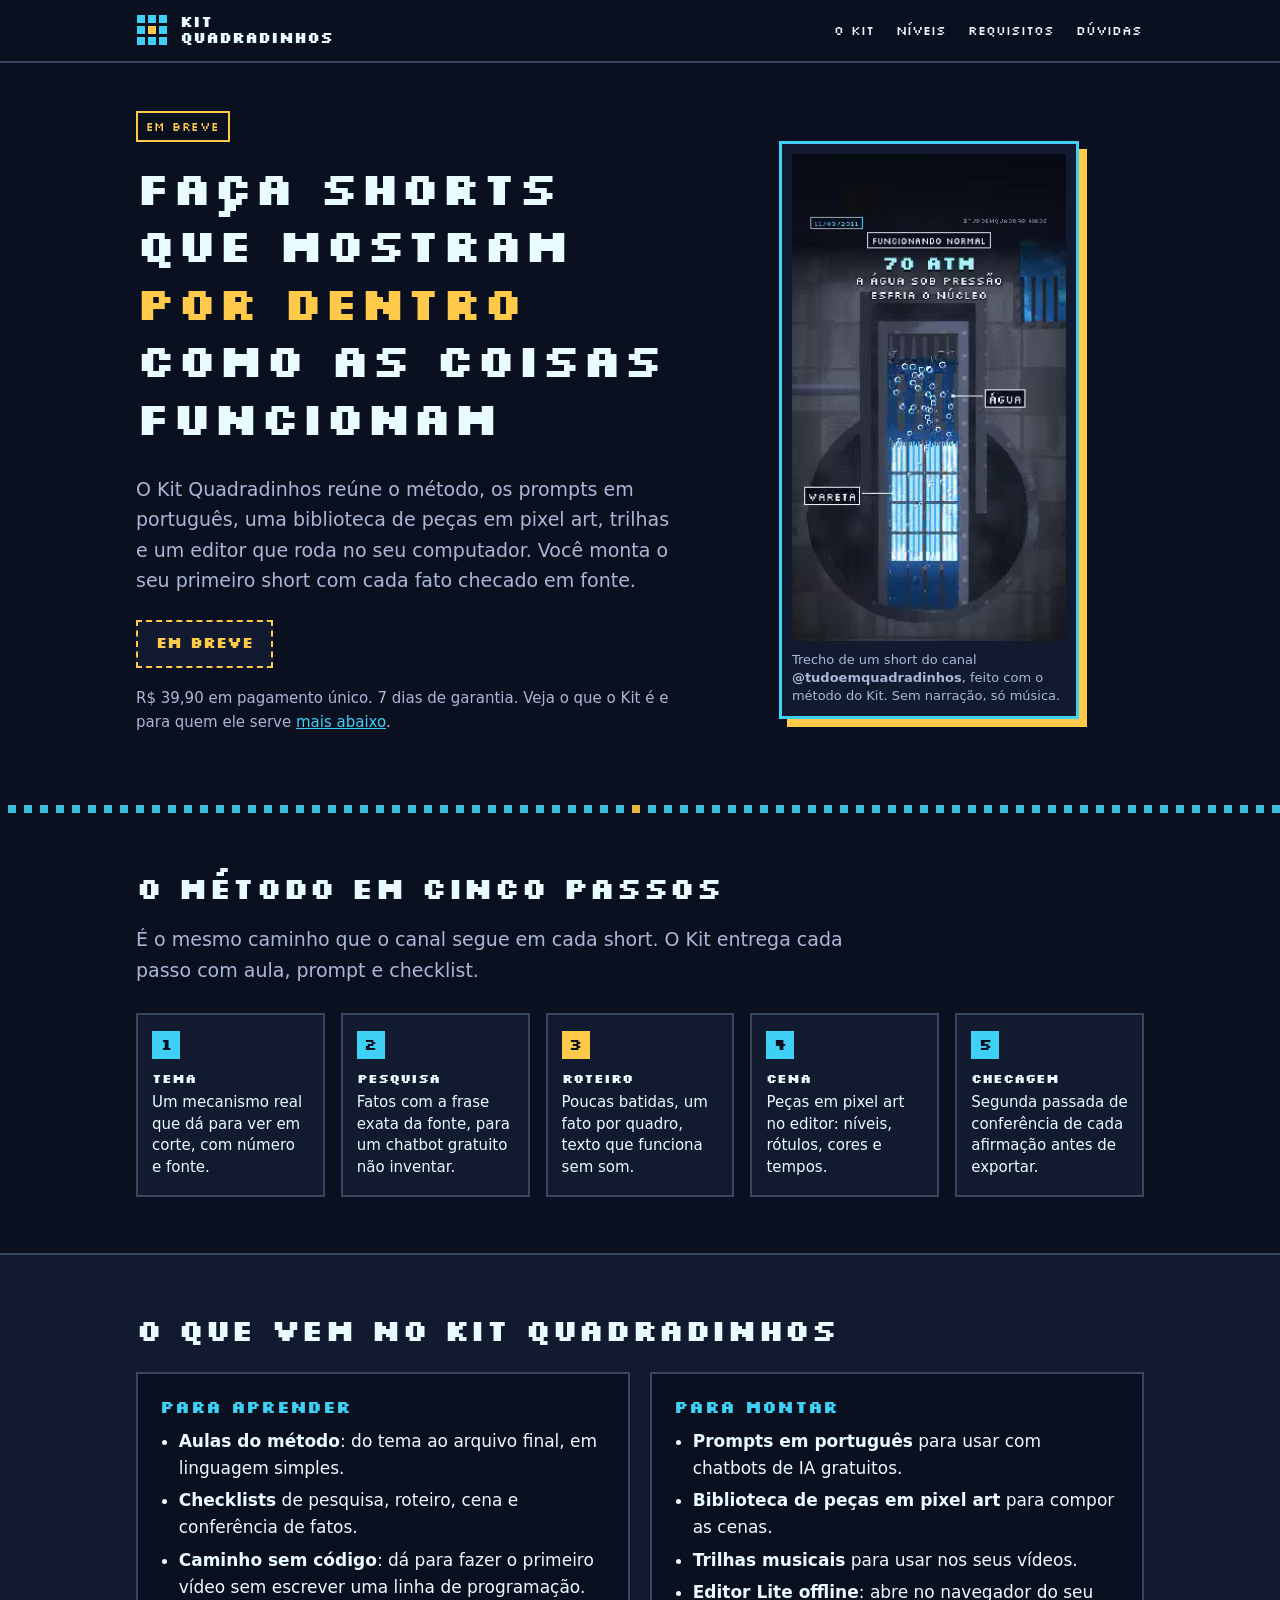
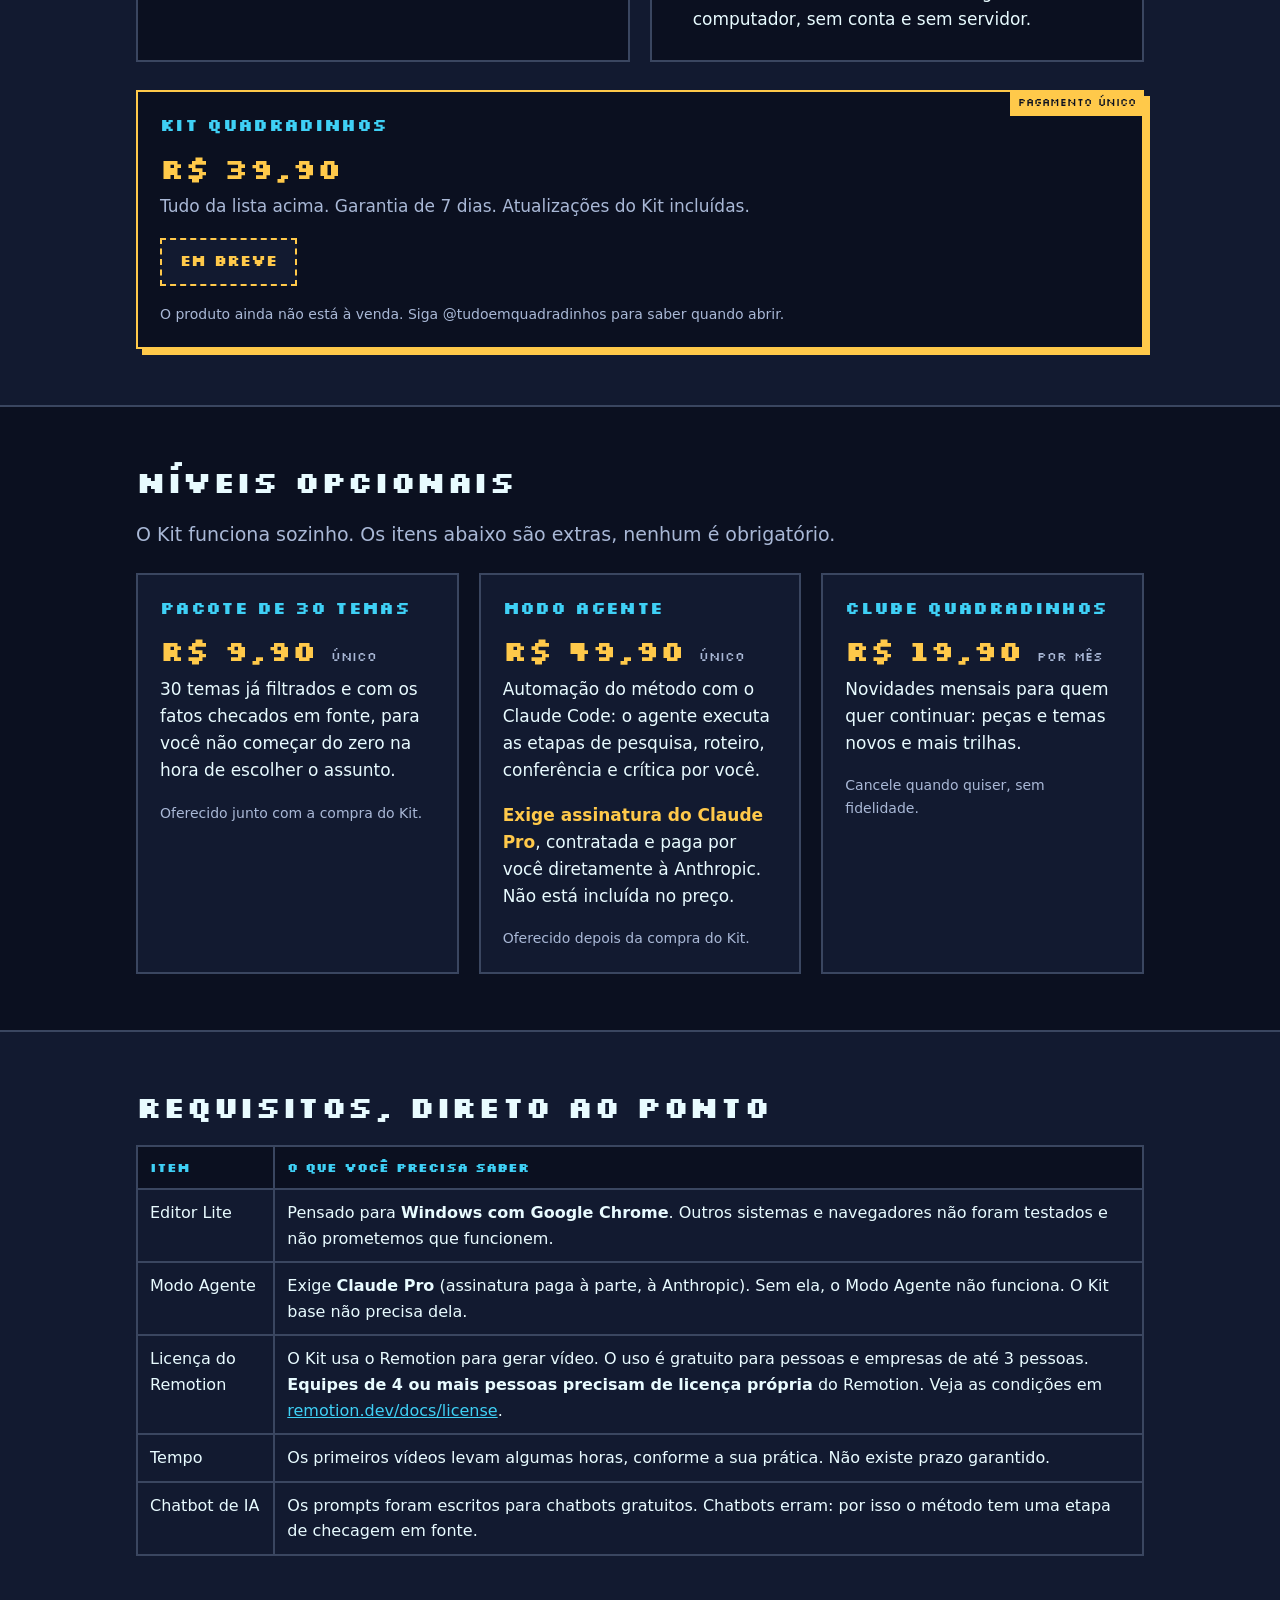
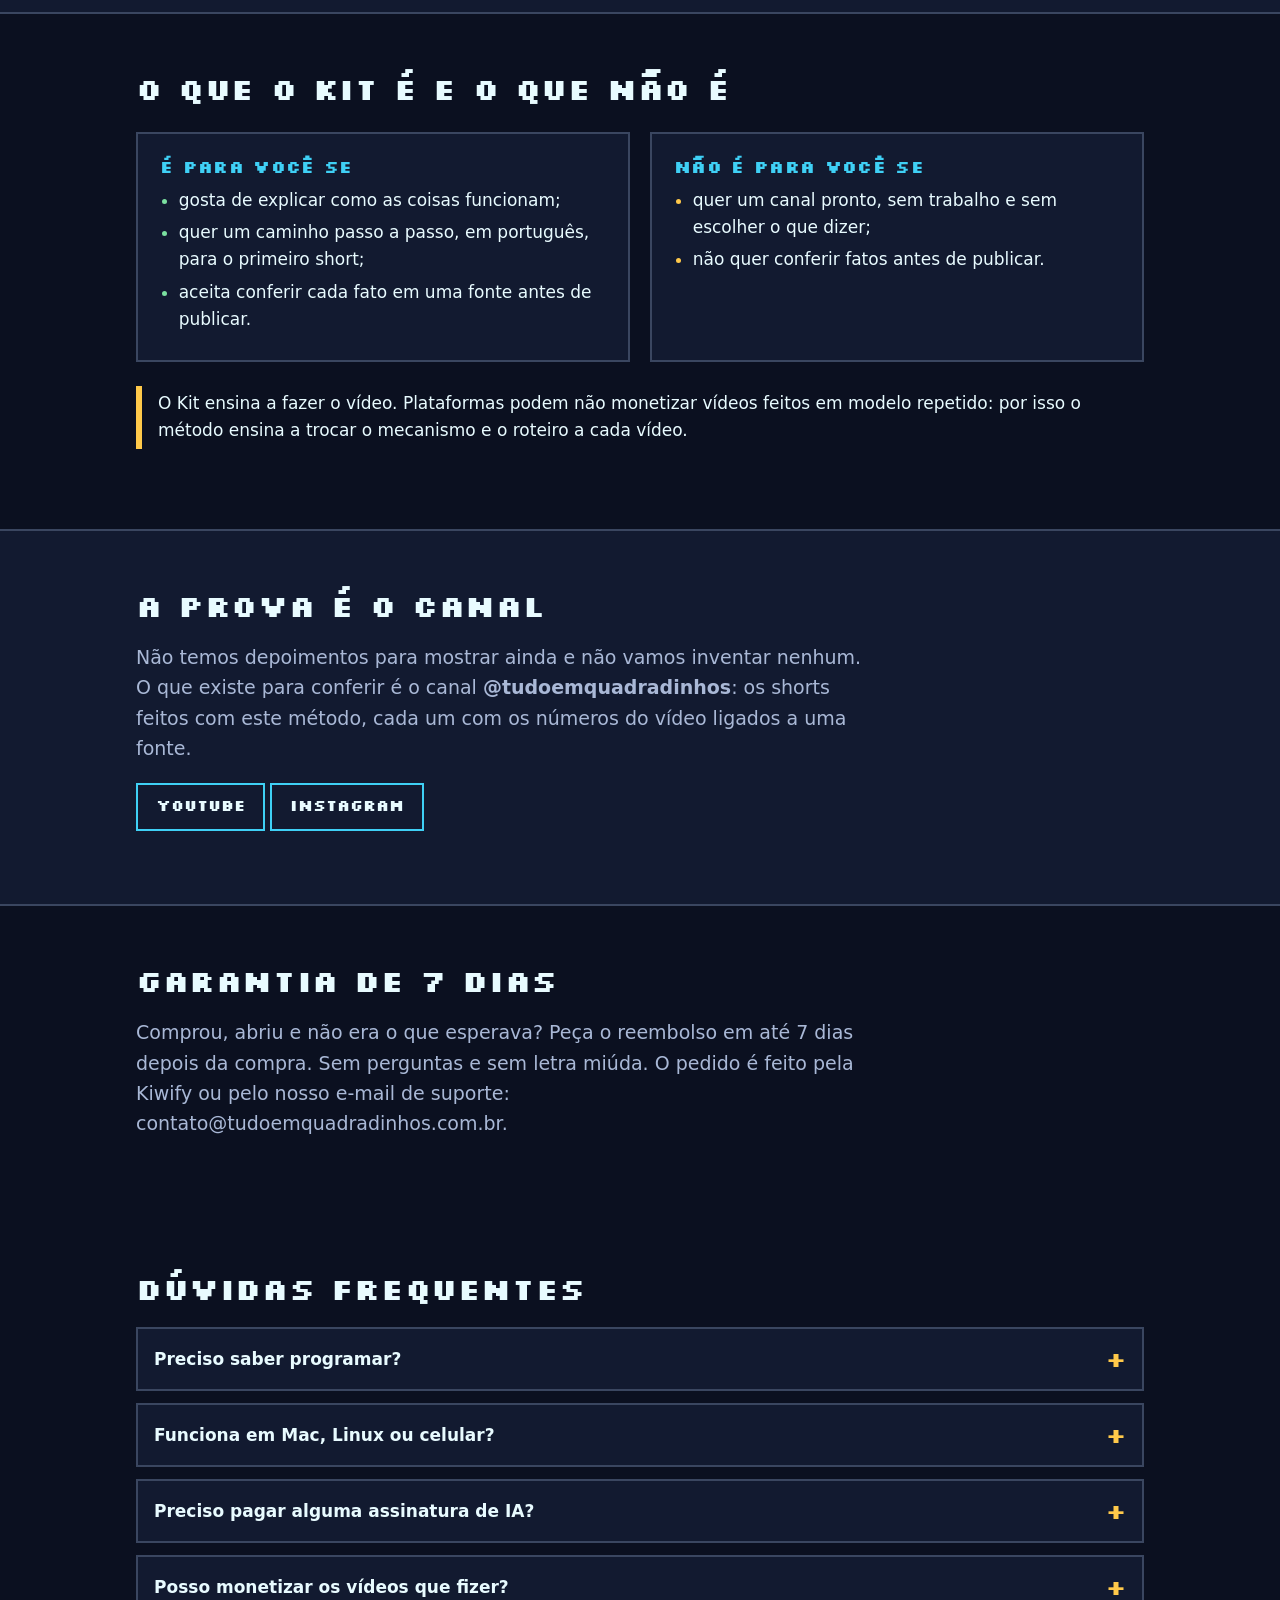
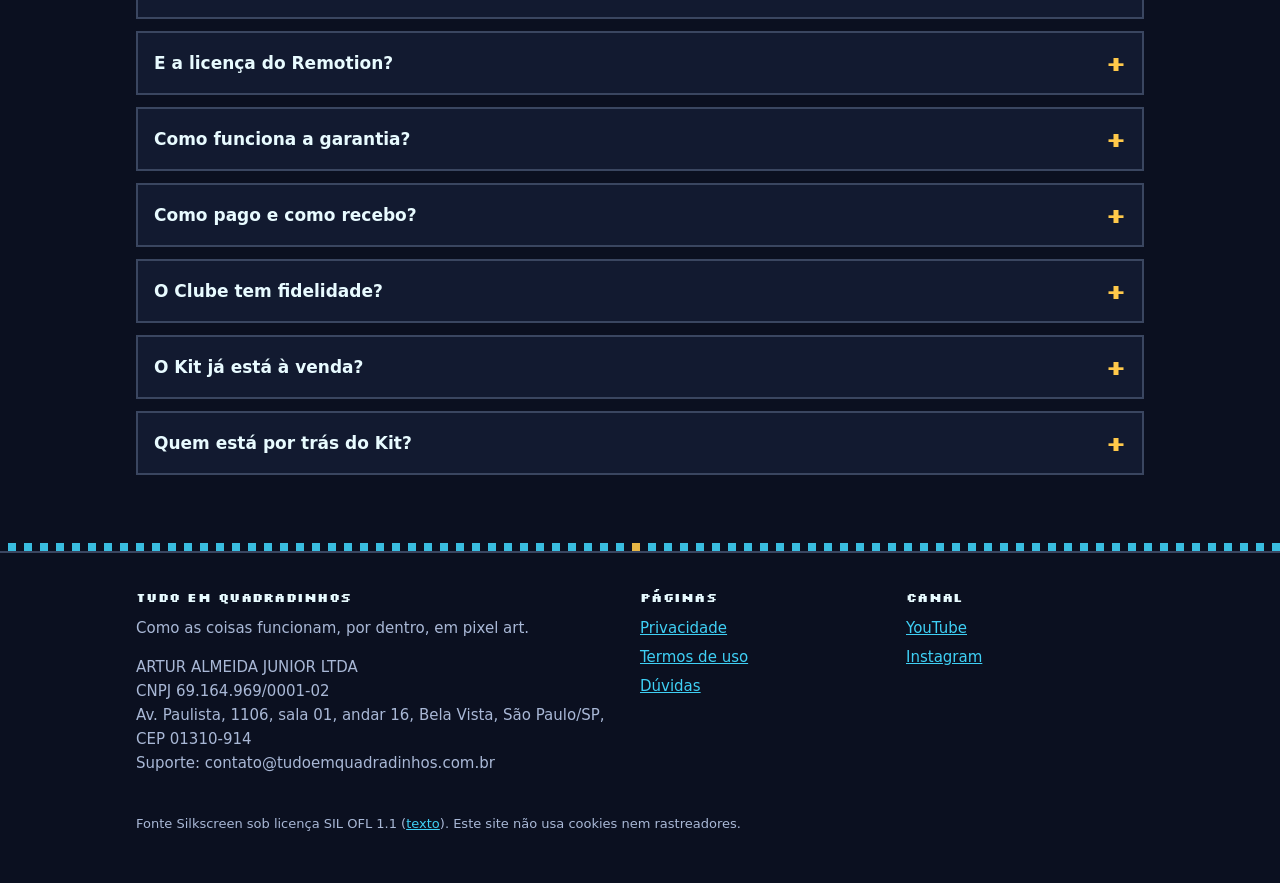
==== commit ae4c68de: "Drop TikTok/Kwai and weekly-cadence claim; support e-mail contato@; JSON-LD; full sitemap" ====
--- a/index.html
+++ b/index.html
@@ -21,6 +21,7 @@
 <link rel="apple-touch-icon" href="assets/apple-touch-icon.png">
 <link rel="preload" href="fonts/Silkscreen-Bold.woff2" as="font" type="font/woff2" crossorigin>
 <link rel="stylesheet" href="style.css">
+<script type="application/ld+json">{"@context":"https://schema.org","@graph":[{"@type":"Organization","@id":"https://tudoemquadradinhos.com.br/#org","name":"Tudo em Quadradinhos","legalName":"ARTUR ALMEIDA JUNIOR LTDA","url":"https://tudoemquadradinhos.com.br/","logo":"https://tudoemquadradinhos.com.br/assets/apple-touch-icon.png","email":"contato@tudoemquadradinhos.com.br","sameAs":["https://www.youtube.com/@tudoemquadradinhos","https://www.instagram.com/tudoemquadradinhos/"]},{"@type":"WebSite","@id":"https://tudoemquadradinhos.com.br/#site","url":"https://tudoemquadradinhos.com.br/","name":"Tudo em Quadradinhos","inLanguage":"pt-BR","publisher":{"@id":"https://tudoemquadradinhos.com.br/#org"}}]}</script>
 </head>
 <body>
 <a class="skip" href="#main">Pular para o conteúdo</a>
@@ -132,7 +133,7 @@
       <div class="card">
         <h3>Clube Quadradinhos</h3>
         <p class="price">R$ 19,90 <small>por mês</small></p>
-        <p>Novidades mensais para quem quer continuar: peças e temas novos, mais trilhas e correções do Kit.</p>
+        <p>Novidades mensais para quem quer continuar: peças e temas novos e mais trilhas.</p>
         <p class="mut" style="font-size:14px;margin:0">Cancele quando quiser, sem fidelidade.</p>
       </div>
     </div>
@@ -186,16 +187,14 @@
     <p>
       <a class="btn ghost" href="https://www.youtube.com/@tudoemquadradinhos" rel="noopener">YouTube</a>
       <a class="btn ghost" href="https://www.instagram.com/tudoemquadradinhos/" rel="noopener">Instagram</a>
-      <a class="btn ghost" href="https://www.tiktok.com/@tudoemquadradinhos" rel="noopener">TikTok</a>
     </p>
-    <p class="mut" style="font-size:15px">Também em @tudoemquadradinhos no Kwai. Um short novo por semana.</p>
   </div>
 </section>
 
 <section id="garantia">
   <div class="wrap">
     <h2>Garantia de 7 dias</h2>
-    <p class="lead">Comprou, abriu e não era o que esperava? Peça o reembolso em até 7 dias depois da compra. Sem perguntas e sem letra miúda. O pedido é feito pela Kiwify ou pelo nosso e-mail de suporte: tudoemquadradinhos@gmail.com.</p>
+    <p class="lead">Comprou, abriu e não era o que esperava? Peça o reembolso em até 7 dias depois da compra. Sem perguntas e sem letra miúda. O pedido é feito pela Kiwify ou pelo nosso e-mail de suporte: contato@tudoemquadradinhos.com.br.</p>
   </div>
 </section>
 
@@ -228,7 +227,7 @@
       <h2>Tudo em Quadradinhos</h2>
       <p>Como as coisas funcionam, por dentro, em pixel art.</p>
       <!-- TODO: preencher com os dados reais do vendedor (exigido na pagina de vendas). Nao inventar. -->
-      <p>ARTUR ALMEIDA JUNIOR LTDA<br>CNPJ 69.164.969/0001-02<br>Av. Paulista, 1106, sala 01, andar 16, Bela Vista, São Paulo/SP, CEP 01310-914<br>Suporte: tudoemquadradinhos@gmail.com</p>
+      <p>ARTUR ALMEIDA JUNIOR LTDA<br>CNPJ 69.164.969/0001-02<br>Av. Paulista, 1106, sala 01, andar 16, Bela Vista, São Paulo/SP, CEP 01310-914<br>Suporte: contato@tudoemquadradinhos.com.br</p>
     </div>
     <div>
       <h2>Páginas</h2>
@@ -243,7 +242,6 @@
       <ul>
         <li><a href="https://www.youtube.com/@tudoemquadradinhos" rel="noopener">YouTube</a></li>
         <li><a href="https://www.instagram.com/tudoemquadradinhos/" rel="noopener">Instagram</a></li>
-        <li><a href="https://www.tiktok.com/@tudoemquadradinhos" rel="noopener">TikTok</a></li>
       </ul>
     </div>
   </div>
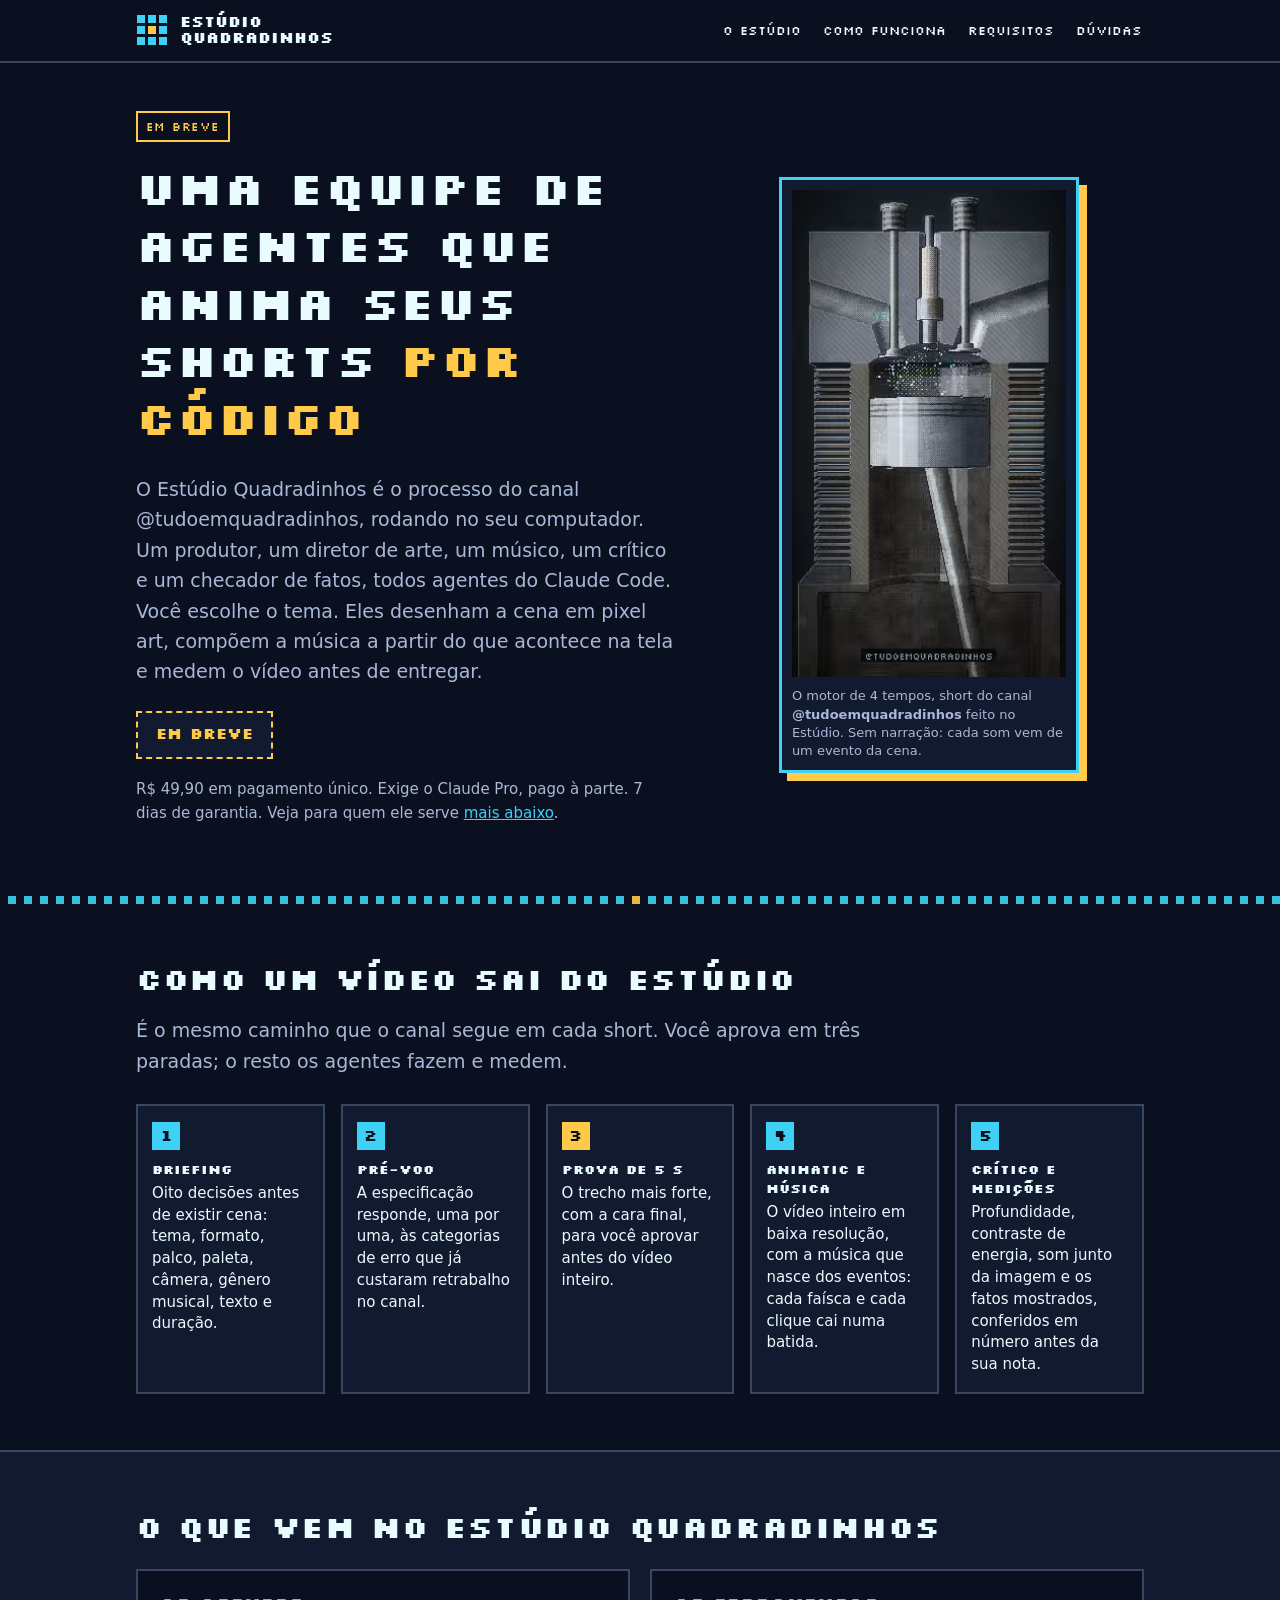
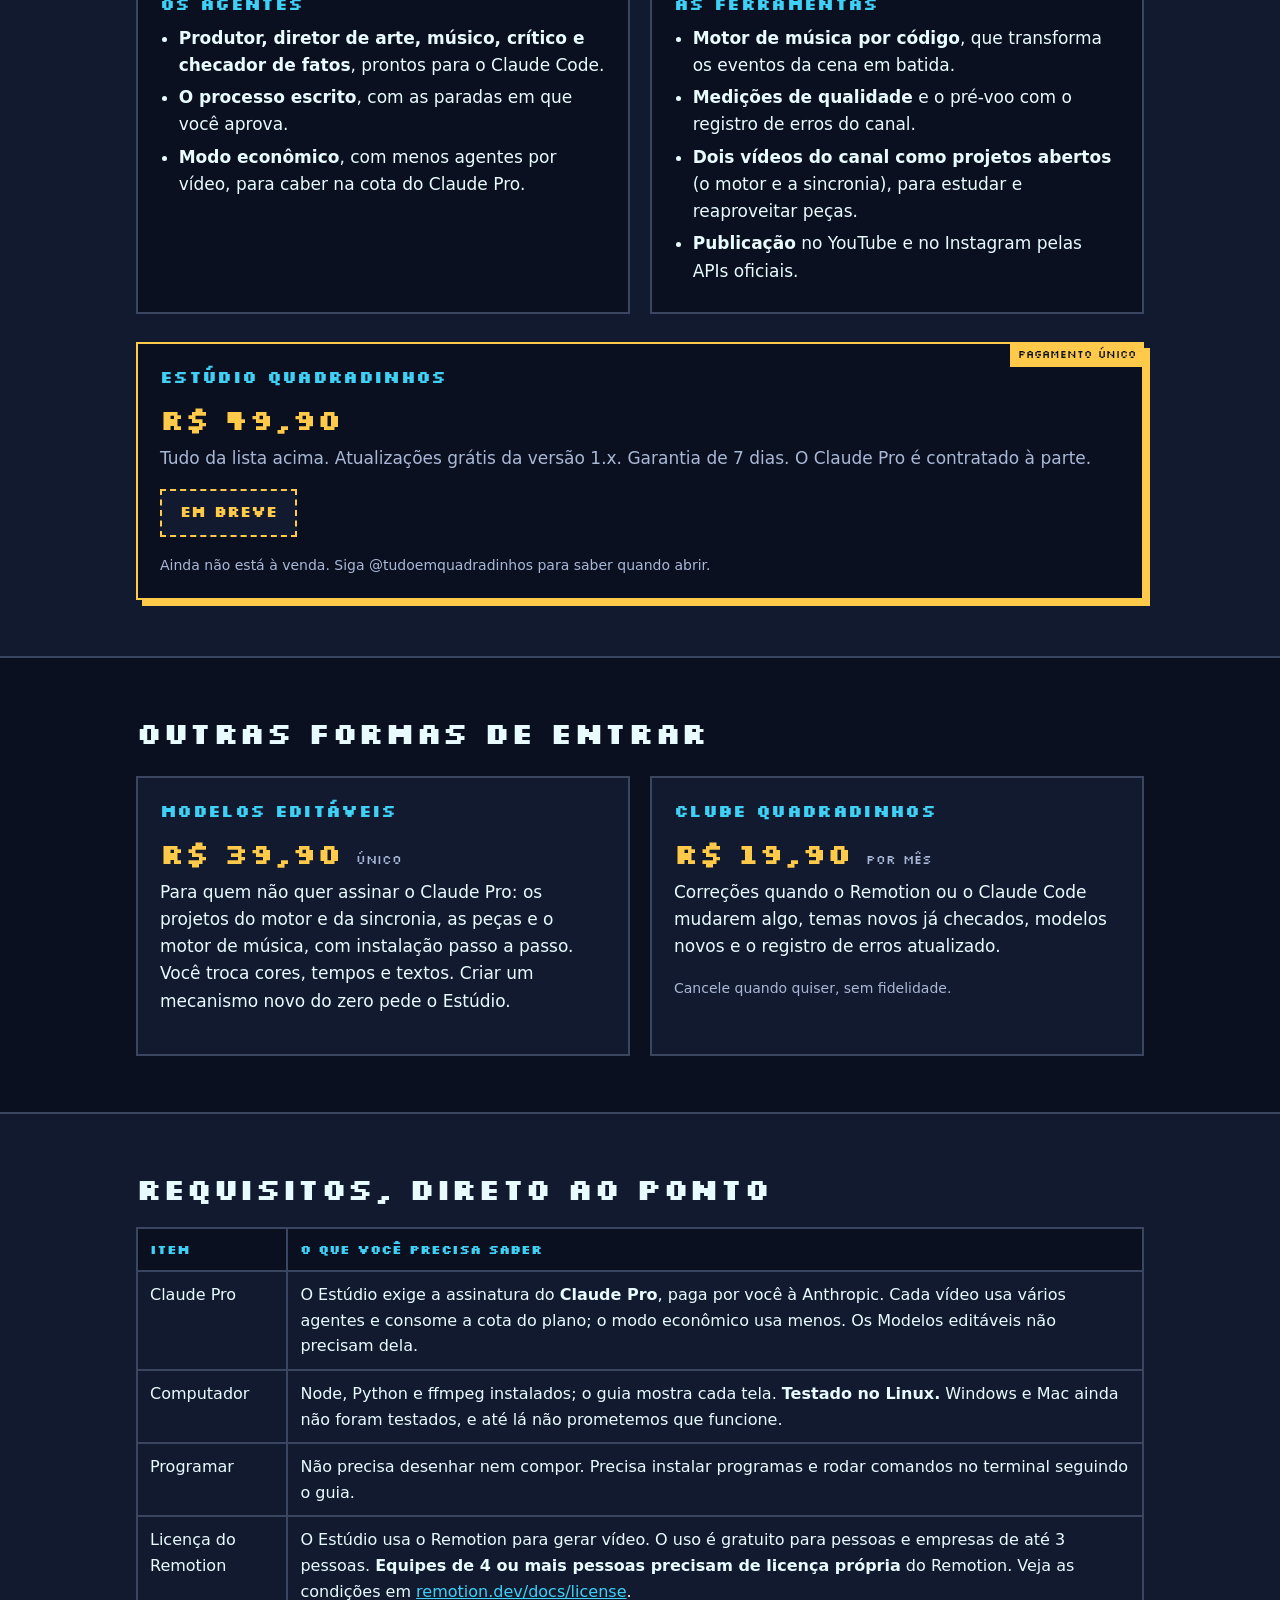
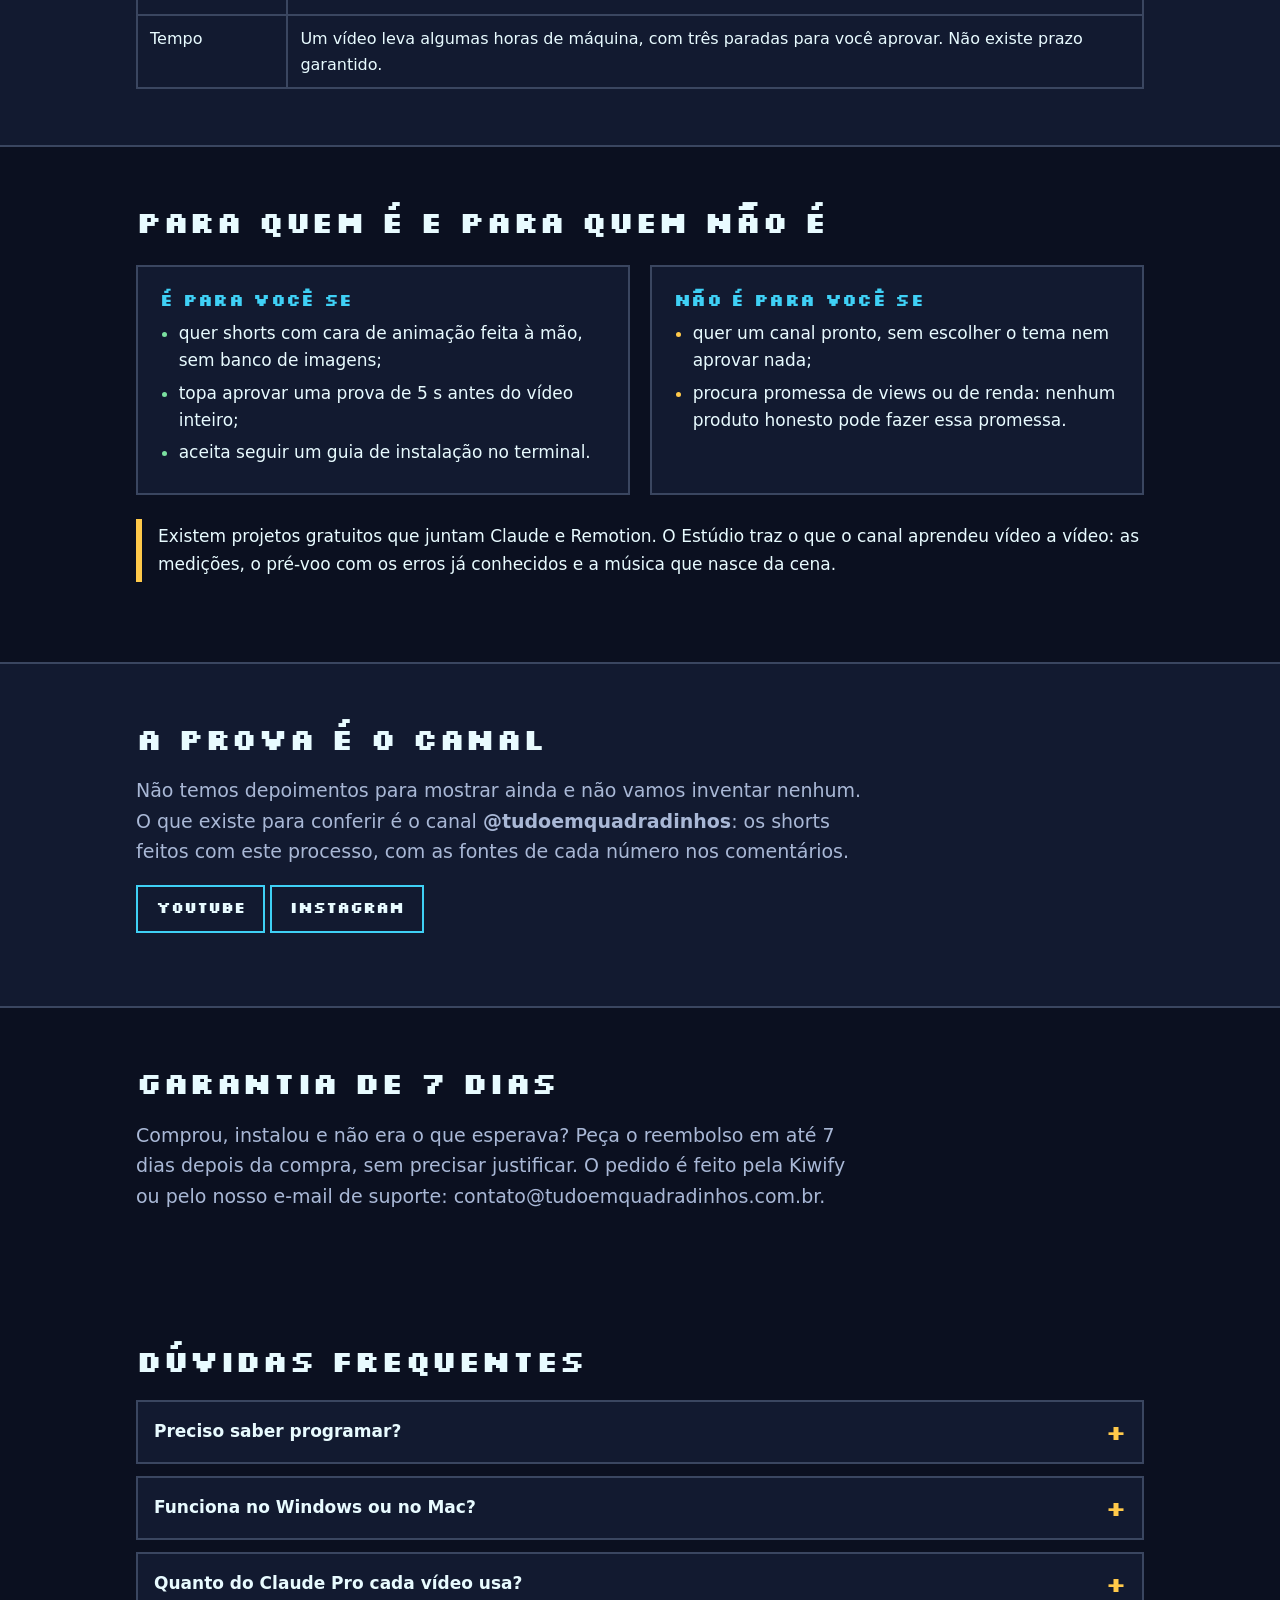
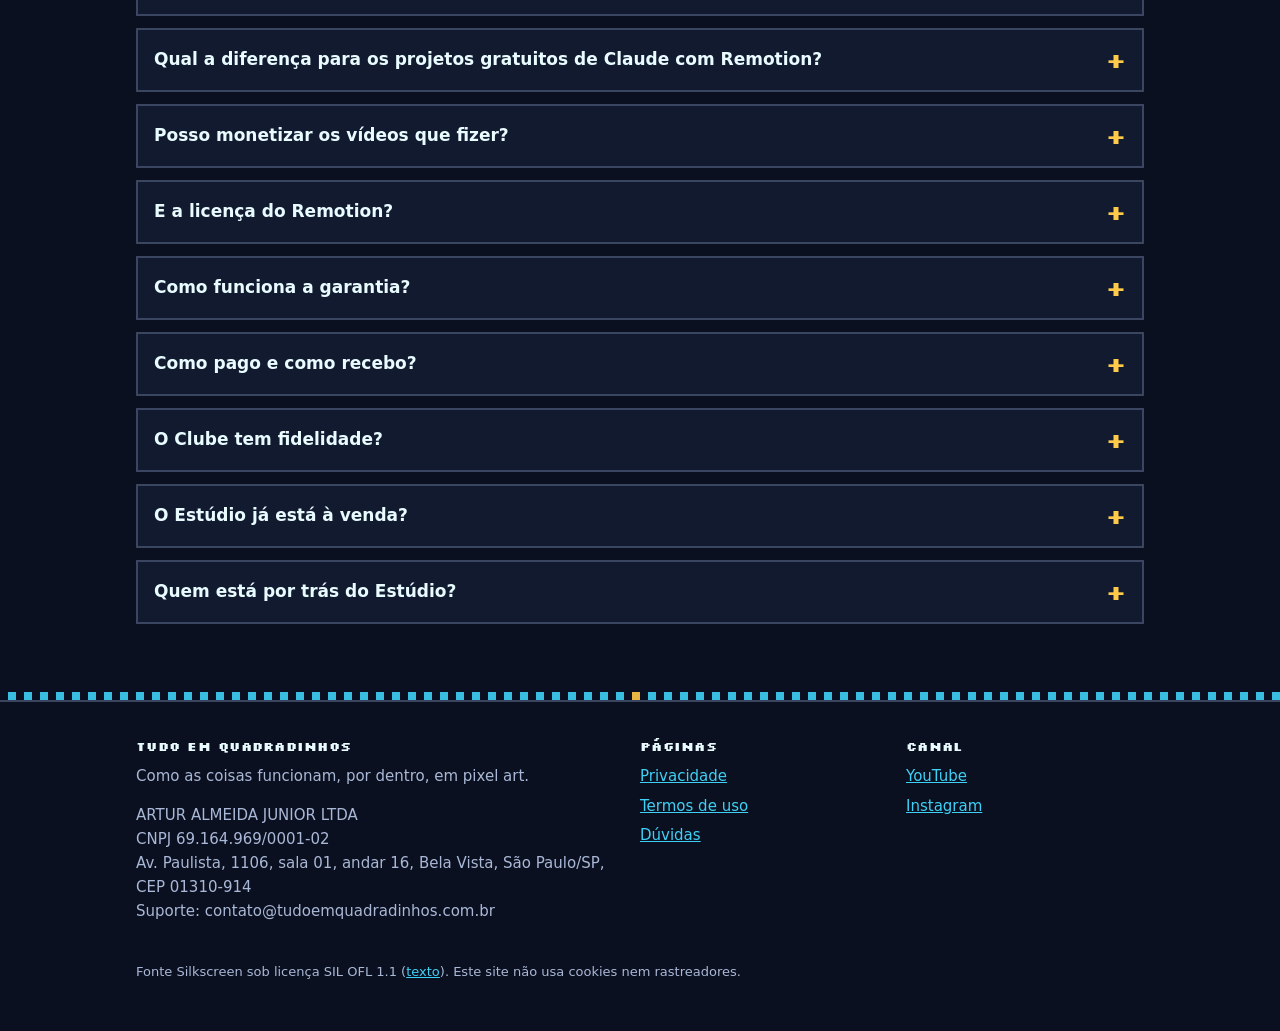
==== commit a9048ec9: "Deploy site/ (shorts-factory c50c039)" ====
--- a/index.html
+++ b/index.html
@@ -3,15 +3,15 @@
 <head>
 <meta charset="utf-8">
 <meta name="viewport" content="width=device-width,initial-scale=1">
-<title>Kit Quadradinhos | Faça shorts em pixel art que explicam como as coisas funcionam</title>
-<meta name="description" content="Kit Quadradinhos: método, prompts em português, peças em pixel art, trilhas, checklists e um editor offline para montar shorts que explicam como as coisas funcionam, com cada fato checado. Em breve.">
+<title>Estúdio Quadradinhos | Agentes que fazem shorts animados por código no seu computador</title>
+<meta name="description" content="O processo do canal @tudoemquadradinhos: produtor, diretor de arte, músico, crítico e checador de fatos, agentes do Claude Code que desenham, compõem e medem cada short antes de entregar. Em breve.">
 <link rel="canonical" href="https://tudoemquadradinhos.com.br/">
 <meta name="theme-color" content="#0B1020">
 <meta property="og:type" content="website">
 <meta property="og:locale" content="pt_BR">
 <meta property="og:site_name" content="Tudo em Quadradinhos">
-<meta property="og:title" content="Kit Quadradinhos">
-<meta property="og:description" content="O método do canal @tudoemquadradinhos em um kit: prompts em português, peças em pixel art, trilhas, checklists e editor offline.">
+<meta property="og:title" content="Estúdio Quadradinhos">
+<meta property="og:description" content="Uma equipe de agentes que anima shorts em pixel art por código, compõe a música a partir da cena e só entrega o vídeo quando ele passa nas medições.">
 <meta property="og:url" content="https://tudoemquadradinhos.com.br/">
 <meta property="og:image" content="https://tudoemquadradinhos.com.br/assets/og.png">
 <meta property="og:image:width" content="1200">
@@ -30,12 +30,12 @@
   <div class="wrap">
     <a class="brand" href="./" aria-label="Tudo em Quadradinhos, início">
       <svg viewBox="0 0 24 24" aria-hidden="true" shape-rendering="crispEdges"><g fill="#3FD0F5"><rect x="1" y="1" width="6" height="6"/><rect x="9" y="1" width="6" height="6"/><rect x="17" y="1" width="6" height="6"/><rect x="1" y="9" width="6" height="6"/><rect x="17" y="9" width="6" height="6"/><rect x="1" y="17" width="6" height="6"/><rect x="9" y="17" width="6" height="6"/><rect x="17" y="17" width="6" height="6"/></g><rect x="9" y="9" width="6" height="6" fill="#FFC94A"/></svg>
-      <span>Kit<br>Quadradinhos</span>
+      <span>Estúdio<br>Quadradinhos</span>
     </a>
     <nav aria-label="Principal">
       <ul>
-        <li><a href="#kit">O Kit</a></li>
-        <li><a href="#niveis">Níveis</a></li>
+        <li><a href="#estudio">O Estúdio</a></li>
+        <li><a href="#metodo">Como funciona</a></li>
         <li><a href="#requisitos">Requisitos</a></li>
         <li><a href="#faq">Dúvidas</a></li>
       </ul>
@@ -49,16 +49,16 @@
   <div class="wrap">
     <div>
       <p><span class="chip" data-soon-only>Em breve</span><span class="chip" data-live-only hidden>À venda</span></p>
-      <h1>Faça shorts que mostram <span class="am">por dentro</span> como as coisas funcionam</h1>
-      <p class="lead">O Kit Quadradinhos reúne o método, os prompts em português, uma biblioteca de peças em pixel art, trilhas e um editor que roda no seu computador. Você monta o seu primeiro short com cada fato checado em fonte.</p>
+      <h1>Uma equipe de agentes que anima seus shorts <span class="am">por código</span></h1>
+      <p class="lead">O Estúdio Quadradinhos é o processo do canal @tudoemquadradinhos, rodando no seu computador. Um produtor, um diretor de arte, um músico, um crítico e um checador de fatos, todos agentes do Claude Code. Você escolhe o tema. Eles desenham a cena em pixel art, compõem a música a partir do que acontece na tela e medem o vídeo antes de entregar.</p>
       <div class="cta">
-        <a class="btn soon buy" href="#kit" data-live="Comprar o Kit por R$ 39,90">Em breve</a>
-      </div>
-      <p class="mut" style="margin-top:18px;font-size:15px">R$ 39,90 em pagamento único. 7 dias de garantia. Veja o que o Kit é e para quem ele serve <a href="#limites">mais abaixo</a>.</p>
+        <a class="btn soon buy" href="#estudio" data-live="Comprar o Estúdio por R$ 49,90">Em breve</a>
+      </div>
+      <p class="mut" style="margin-top:18px;font-size:15px">R$ 49,90 em pagamento único. Exige o Claude Pro, pago à parte. 7 dias de garantia. Veja para quem ele serve <a href="#limites">mais abaixo</a>.</p>
     </div>
     <figure class="phone" style="margin:0">
-      <video src="assets/preview.webm" poster="assets/poster.jpg" width="270" height="480" autoplay muted loop playsinline preload="metadata" aria-label="Trecho de um short do canal: corte de um reator nuclear em pixel art, com textos e números na tela"></video>
-      <figcaption>Trecho de um short do canal <b>@tudoemquadradinhos</b>, feito com o método do Kit. Sem narração, só música.</figcaption>
+      <video src="assets/preview.webm" poster="assets/poster.jpg" width="270" height="480" autoplay muted loop playsinline preload="metadata" aria-label="Trecho de um short do canal: um cilindro de motor em corte, em pixel art, no instante em que a chama empurra o pistão"></video>
+      <figcaption>O motor de 4 tempos, short do canal <b>@tudoemquadradinhos</b> feito no Estúdio. Sem narração: cada som vem de um evento da cena.</figcaption>
     </figure>
   </div>
 </section>
@@ -67,73 +67,64 @@
 
 <section id="metodo">
   <div class="wrap">
-    <h2>O método em cinco passos</h2>
-    <p class="lead">É o mesmo caminho que o canal segue em cada short. O Kit entrega cada passo com aula, prompt e checklist.</p>
+    <h2>Como um vídeo sai do Estúdio</h2>
+    <p class="lead">É o mesmo caminho que o canal segue em cada short. Você aprova em três paradas; o resto os agentes fazem e medem.</p>
     <ol class="steps" style="margin-top:28px">
-      <li><b>Tema</b>Um mecanismo real que dá para ver em corte, com número e fonte.</li>
-      <li><b>Pesquisa</b>Fatos com a frase exata da fonte, para um chatbot gratuito não inventar.</li>
-      <li><b>Roteiro</b>Poucas batidas, um fato por quadro, texto que funciona sem som.</li>
-      <li><b>Cena</b>Peças em pixel art no editor: níveis, rótulos, cores e tempos.</li>
-      <li><b>Checagem</b>Segunda passada de conferência de cada afirmação antes de exportar.</li>
+      <li><b>Briefing</b>Oito decisões antes de existir cena: tema, formato, palco, paleta, câmera, gênero musical, texto e duração.</li>
+      <li><b>Pré-voo</b>A especificação responde, uma por uma, às categorias de erro que já custaram retrabalho no canal.</li>
+      <li><b>Prova de 5 s</b>O trecho mais forte, com a cara final, para você aprovar antes do vídeo inteiro.</li>
+      <li><b>Animatic e música</b>O vídeo inteiro em baixa resolução, com a música que nasce dos eventos: cada faísca e cada clique cai numa batida.</li>
+      <li><b>Crítico e medições</b>Profundidade, contraste de energia, som junto da imagem e os fatos mostrados, conferidos em número antes da sua nota.</li>
     </ol>
   </div>
 </section>
 
-<section id="kit" class="alt">
-  <div class="wrap">
-    <h2>O que vem no Kit Quadradinhos</h2>
+<section id="estudio" class="alt">
+  <div class="wrap">
+    <h2>O que vem no Estúdio Quadradinhos</h2>
     <div class="grid g2" style="margin-top:24px">
       <div class="card">
-        <h3>Para aprender</h3>
+        <h3>Os agentes</h3>
         <ul>
-          <li><b>Aulas do método</b>: do tema ao arquivo final, em linguagem simples.</li>
-          <li><b>Checklists</b> de pesquisa, roteiro, cena e conferência de fatos.</li>
-          <li><b>Caminho sem código</b>: dá para fazer o primeiro vídeo sem escrever uma linha de programação.</li>
-        </ul>
-      </div>
-      <div class="card">
-        <h3>Para montar</h3>
+          <li><b>Produtor, diretor de arte, músico, crítico e checador de fatos</b>, prontos para o Claude Code.</li>
+          <li><b>O processo escrito</b>, com as paradas em que você aprova.</li>
+          <li><b>Modo econômico</b>, com menos agentes por vídeo, para caber na cota do Claude Pro.</li>
+        </ul>
+      </div>
+      <div class="card">
+        <h3>As ferramentas</h3>
         <ul>
-          <li><b>Prompts em português</b> para usar com chatbots de IA gratuitos.</li>
-          <li><b>Biblioteca de peças em pixel art</b> para compor as cenas.</li>
-          <li><b>Trilhas musicais</b> para usar nos seus vídeos.</li>
-          <li><b>Editor Lite offline</b>: abre no navegador do seu computador, sem conta e sem servidor.</li>
+          <li><b>Motor de música por código</b>, que transforma os eventos da cena em batida.</li>
+          <li><b>Medições de qualidade</b> e o pré-voo com o registro de erros do canal.</li>
+          <li><b>Dois vídeos do canal como projetos abertos</b> (o motor e a sincronia), para estudar e reaproveitar peças.</li>
+          <li><b>Publicação</b> no YouTube e no Instagram pelas APIs oficiais.</li>
         </ul>
       </div>
     </div>
     <div class="card main" style="margin-top:28px">
       <span class="tag">Pagamento único</span>
-      <h3>Kit Quadradinhos</h3>
-      <p class="price">R$ 39,90</p>
-      <p class="mut">Tudo da lista acima. Garantia de 7 dias. Atualizações do Kit incluídas.</p>
-      <p><a class="btn soon buy" href="#kit" data-live="Comprar por R$ 39,90">Em breve</a></p>
-      <p class="mut" style="font-size:14px;margin:0" data-soon-only>O produto ainda não está à venda. Siga @tudoemquadradinhos para saber quando abrir.</p>
+      <h3>Estúdio Quadradinhos</h3>
+      <p class="price">R$ 49,90</p>
+      <p class="mut">Tudo da lista acima. Atualizações grátis da versão 1.x. Garantia de 7 dias. O Claude Pro é contratado à parte.</p>
+      <p><a class="btn soon buy" href="#estudio" data-live="Comprar por R$ 49,90">Em breve</a></p>
+      <p class="mut" style="font-size:14px;margin:0" data-soon-only>Ainda não está à venda. Siga @tudoemquadradinhos para saber quando abrir.</p>
     </div>
   </div>
 </section>
 
 <section id="niveis">
   <div class="wrap">
-    <h2>Níveis opcionais</h2>
-    <p class="lead">O Kit funciona sozinho. Os itens abaixo são extras, nenhum é obrigatório.</p>
-    <div class="grid g3" style="margin-top:24px">
-      <div class="card">
-        <h3>Pacote de 30 temas</h3>
-        <p class="price">R$ 9,90 <small>único</small></p>
-        <p>30 temas já filtrados e com os fatos checados em fonte, para você não começar do zero na hora de escolher o assunto.</p>
-        <p class="mut" style="font-size:14px;margin:0">Oferecido junto com a compra do Kit.</p>
-      </div>
-      <div class="card">
-        <h3>Modo Agente</h3>
-        <p class="price">R$ 49,90 <small>único</small></p>
-        <p>Automação do método com o Claude Code: o agente executa as etapas de pesquisa, roteiro, conferência e crítica por você.</p>
-        <p><b class="am">Exige assinatura do Claude Pro</b>, contratada e paga por você diretamente à Anthropic. Não está incluída no preço.</p>
-        <p class="mut" style="font-size:14px;margin:0">Oferecido depois da compra do Kit.</p>
+    <h2>Outras formas de entrar</h2>
+    <div class="grid g2" style="margin-top:24px">
+      <div class="card">
+        <h3>Modelos editáveis</h3>
+        <p class="price">R$ 39,90 <small>único</small></p>
+        <p>Para quem não quer assinar o Claude Pro: os projetos do motor e da sincronia, as peças e o motor de música, com instalação passo a passo. Você troca cores, tempos e textos. Criar um mecanismo novo do zero pede o Estúdio.</p>
       </div>
       <div class="card">
         <h3>Clube Quadradinhos</h3>
         <p class="price">R$ 19,90 <small>por mês</small></p>
-        <p>Novidades mensais para quem quer continuar: peças e temas novos e mais trilhas.</p>
+        <p>Correções quando o Remotion ou o Claude Code mudarem algo, temas novos já checados, modelos novos e o registro de erros atualizado.</p>
         <p class="mut" style="font-size:14px;margin:0">Cancele quando quiser, sem fidelidade.</p>
       </div>
     </div>
@@ -146,11 +137,11 @@
     <table class="reqs" style="margin-top:20px">
       <thead><tr><th>Item</th><th>O que você precisa saber</th></tr></thead>
       <tbody>
-        <tr><td>Editor Lite</td><td>Pensado para <b>Windows com Google Chrome</b>. Outros sistemas e navegadores não foram testados e não prometemos que funcionem.</td></tr>
-        <tr><td>Modo Agente</td><td>Exige <b>Claude Pro</b> (assinatura paga à parte, à Anthropic). Sem ela, o Modo Agente não funciona. O Kit base não precisa dela.</td></tr>
-        <tr><td>Licença do Remotion</td><td>O Kit usa o Remotion para gerar vídeo. O uso é gratuito para pessoas e empresas de até 3 pessoas. <b>Equipes de 4 ou mais pessoas precisam de licença própria</b> do Remotion. Veja as condições em <a href="https://www.remotion.dev/docs/license" rel="noopener">remotion.dev/docs/license</a>.</td></tr>
-        <tr><td>Tempo</td><td>Os primeiros vídeos levam algumas horas, conforme a sua prática. Não existe prazo garantido.</td></tr>
-        <tr><td>Chatbot de IA</td><td>Os prompts foram escritos para chatbots gratuitos. Chatbots erram: por isso o método tem uma etapa de checagem em fonte.</td></tr>
+        <tr><td>Claude Pro</td><td>O Estúdio exige a assinatura do <b>Claude Pro</b>, paga por você à Anthropic. Cada vídeo usa vários agentes e consome a cota do plano; o modo econômico usa menos. Os Modelos editáveis não precisam dela.</td></tr>
+        <tr><td>Computador</td><td>Node, Python e ffmpeg instalados; o guia mostra cada tela. <b>Testado no Linux.</b> Windows e Mac ainda não foram testados, e até lá não prometemos que funcione.</td></tr>
+        <tr><td>Programar</td><td>Não precisa desenhar nem compor. Precisa instalar programas e rodar comandos no terminal seguindo o guia.</td></tr>
+        <tr><td>Licença do Remotion</td><td>O Estúdio usa o Remotion para gerar vídeo. O uso é gratuito para pessoas e empresas de até 3 pessoas. <b>Equipes de 4 ou mais pessoas precisam de licença própria</b> do Remotion. Veja as condições em <a href="https://www.remotion.dev/docs/license" rel="noopener">remotion.dev/docs/license</a>.</td></tr>
+        <tr><td>Tempo</td><td>Um vídeo leva algumas horas de máquina, com três paradas para você aprovar. Não existe prazo garantido.</td></tr>
       </tbody>
     </table>
   </div>
@@ -158,32 +149,32 @@
 
 <section id="limites">
   <div class="wrap">
-    <h2>O que o Kit é e o que não é</h2>
+    <h2>Para quem é e para quem não é</h2>
     <div class="grid g2" style="margin-top:24px">
       <div class="card">
         <h3>É para você se</h3>
         <ul class="yes">
-          <li>gosta de explicar como as coisas funcionam;</li>
-          <li>quer um caminho passo a passo, em português, para o primeiro short;</li>
-          <li>aceita conferir cada fato em uma fonte antes de publicar.</li>
+          <li>quer shorts com cara de animação feita à mão, sem banco de imagens;</li>
+          <li>topa aprovar uma prova de 5 s antes do vídeo inteiro;</li>
+          <li>aceita seguir um guia de instalação no terminal.</li>
         </ul>
       </div>
       <div class="card">
         <h3>Não é para você se</h3>
         <ul class="no">
-          <li>quer um canal pronto, sem trabalho e sem escolher o que dizer;</li>
-          <li>não quer conferir fatos antes de publicar.</li>
-        </ul>
-      </div>
-    </div>
-    <p class="note">O Kit ensina a fazer o vídeo. Plataformas podem não monetizar vídeos feitos em modelo repetido: por isso o método ensina a trocar o mecanismo e o roteiro a cada vídeo.</p>
+          <li>quer um canal pronto, sem escolher o tema nem aprovar nada;</li>
+          <li>procura promessa de views ou de renda: nenhum produto honesto pode fazer essa promessa.</li>
+        </ul>
+      </div>
+    </div>
+    <p class="note">Existem projetos gratuitos que juntam Claude e Remotion. O Estúdio traz o que o canal aprendeu vídeo a vídeo: as medições, o pré-voo com os erros já conhecidos e a música que nasce da cena.</p>
   </div>
 </section>
 
 <section id="prova" class="alt">
   <div class="wrap">
     <h2>A prova é o canal</h2>
-    <p class="lead">Não temos depoimentos para mostrar ainda e não vamos inventar nenhum. O que existe para conferir é o canal <b>@tudoemquadradinhos</b>: os shorts feitos com este método, cada um com os números do vídeo ligados a uma fonte.</p>
+    <p class="lead">Não temos depoimentos para mostrar ainda e não vamos inventar nenhum. O que existe para conferir é o canal <b>@tudoemquadradinhos</b>: os shorts feitos com este processo, com as fontes de cada número nos comentários.</p>
     <p>
       <a class="btn ghost" href="https://www.youtube.com/@tudoemquadradinhos" rel="noopener">YouTube</a>
       <a class="btn ghost" href="https://www.instagram.com/tudoemquadradinhos/" rel="noopener">Instagram</a>
@@ -194,26 +185,25 @@
 <section id="garantia">
   <div class="wrap">
     <h2>Garantia de 7 dias</h2>
-    <p class="lead">Comprou, abriu e não era o que esperava? Peça o reembolso em até 7 dias depois da compra. Sem perguntas e sem letra miúda. O pedido é feito pela Kiwify ou pelo nosso e-mail de suporte: contato@tudoemquadradinhos.com.br.</p>
-  </div>
-</section>
-
-
+    <p class="lead">Comprou, instalou e não era o que esperava? Peça o reembolso em até 7 dias depois da compra, sem precisar justificar. O pedido é feito pela Kiwify ou pelo nosso e-mail de suporte: contato@tudoemquadradinhos.com.br.</p>
+  </div>
+</section>
 
 <section id="faq">
   <div class="wrap">
     <h2>Dúvidas frequentes</h2>
     <div style="margin-top:20px">
-      <details><summary>Preciso saber programar?</summary><div><p>Não. O Kit tem um caminho sem código: você troca textos, cores e tempos no editor e exporta o vídeo. Quem quiser ir além pode mexer nos arquivos, mas não é preciso.</p></div></details>
-      <details><summary>Funciona em Mac, Linux ou celular?</summary><div><p>O Editor Lite foi pensado para Windows com Google Chrome. Em outros sistemas ou navegadores não prometemos que funcione. As aulas, os prompts e os checklists servem em qualquer lugar.</p></div></details>
-      <details><summary>Preciso pagar alguma assinatura de IA?</summary><div><p>Para o Kit, não: os prompts são feitos para chatbots gratuitos. Apenas o Modo Agente, que é opcional, exige uma assinatura do Claude Pro, paga por você à Anthropic.</p></div></details>
-      <details><summary>Posso monetizar os vídeos que fizer?</summary><div><p>Isso depende das regras de cada plataforma, que mudam. Plataformas podem recusar monetização de vídeos feitos em modelo repetido, sem comentário ou valor próprio. O método ensina a mudar o mecanismo, o roteiro e os fatos a cada vídeo. Leia as regras da plataforma onde você publica.</p></div></details>
+      <details><summary>Preciso saber programar?</summary><div><p>Não precisa desenhar nem compor música. Precisa instalar alguns programas e rodar comandos no terminal; o guia mostra cada passo. Os agentes escrevem o código das cenas.</p></div></details>
+      <details><summary>Funciona no Windows ou no Mac?</summary><div><p>Hoje o Estúdio é testado no Linux. No Windows e no Mac ainda não testamos e não prometemos que funcione. Quando testarmos, esta resposta muda.</p></div></details>
+      <details><summary>Quanto do Claude Pro cada vídeo usa?</summary><div><p>Cada vídeo usa vários agentes e consome a cota do seu plano, que tem limite por janela de horas. O modo econômico usa menos agentes. Ainda estamos medindo o consumo médio por vídeo para publicar aqui.</p></div></details>
+      <details><summary>Qual a diferença para os projetos gratuitos de Claude com Remotion?</summary><div><p>Eles mostram como gerar vídeo com código. O Estúdio traz o processo que o canal usa para chegar a um vídeo que vale publicar: o briefing, a prova de 5 s, as medições, a música que nasce da cena e o registro de erros que evita repetir retrabalho.</p></div></details>
+      <details><summary>Posso monetizar os vídeos que fizer?</summary><div><p>Isso depende das regras de cada plataforma, que mudam. Plataformas podem recusar monetização de vídeos feitos em modelo repetido. O processo muda o palco, a câmera, a paleta e a música a cada vídeo. Leia as regras da plataforma onde você publica.</p></div></details>
       <details><summary>E a licença do Remotion?</summary><div><p>O Remotion é gratuito para pessoas e empresas de até 3 pessoas. Se a sua equipe tem 4 ou mais pessoas, você precisa de uma licença própria. As condições oficiais estão em <a href="https://www.remotion.dev/docs/license" rel="noopener">remotion.dev/docs/license</a>.</p></div></details>
       <details><summary>Como funciona a garantia?</summary><div><p>Você tem 7 dias, a partir da compra, para pedir o reembolso integral, sem precisar justificar.</p></div></details>
-      <details><summary>Como pago e como recebo?</summary><div><p>O pagamento é processado pela Kiwify, com as formas de pagamento exibidas no checkout. Depois da confirmação, o acesso ao Kit é liberado pela própria Kiwify.</p></div></details>
+      <details><summary>Como pago e como recebo?</summary><div><p>O pagamento é processado pela Kiwify, com as formas de pagamento exibidas no checkout. Depois da confirmação, o acesso é liberado pela própria Kiwify.</p></div></details>
       <details><summary>O Clube tem fidelidade?</summary><div><p>Não. É mensal e você cancela quando quiser.</p></div></details>
-      <details><summary>O Kit já está à venda?</summary><div><p data-soon-only>Ainda não. Os botões de compra mostram "Em breve" até o lançamento. Siga @tudoemquadradinhos para saber quando abrir.</p><p data-live-only hidden>Sim. Use o botão de compra no topo desta página.</p></div></details>
-      <details><summary>Quem está por trás do Kit?</summary><div><p>O canal Tudo em Quadradinhos (@tudoemquadradinhos). Os dados da empresa estão no rodapé e na página de <a href="termos.html">termos</a>.</p></div></details>
+      <details><summary>O Estúdio já está à venda?</summary><div><p data-soon-only>Ainda não. Os botões de compra mostram "Em breve" até o lançamento. Siga @tudoemquadradinhos para saber quando abrir.</p><p data-live-only hidden>Sim. Use o botão de compra no topo desta página.</p></div></details>
+      <details><summary>Quem está por trás do Estúdio?</summary><div><p>O canal Tudo em Quadradinhos (@tudoemquadradinhos). Os dados da empresa estão no rodapé e na página de <a href="termos.html">termos</a>.</p></div></details>
     </div>
   </div>
 </section>
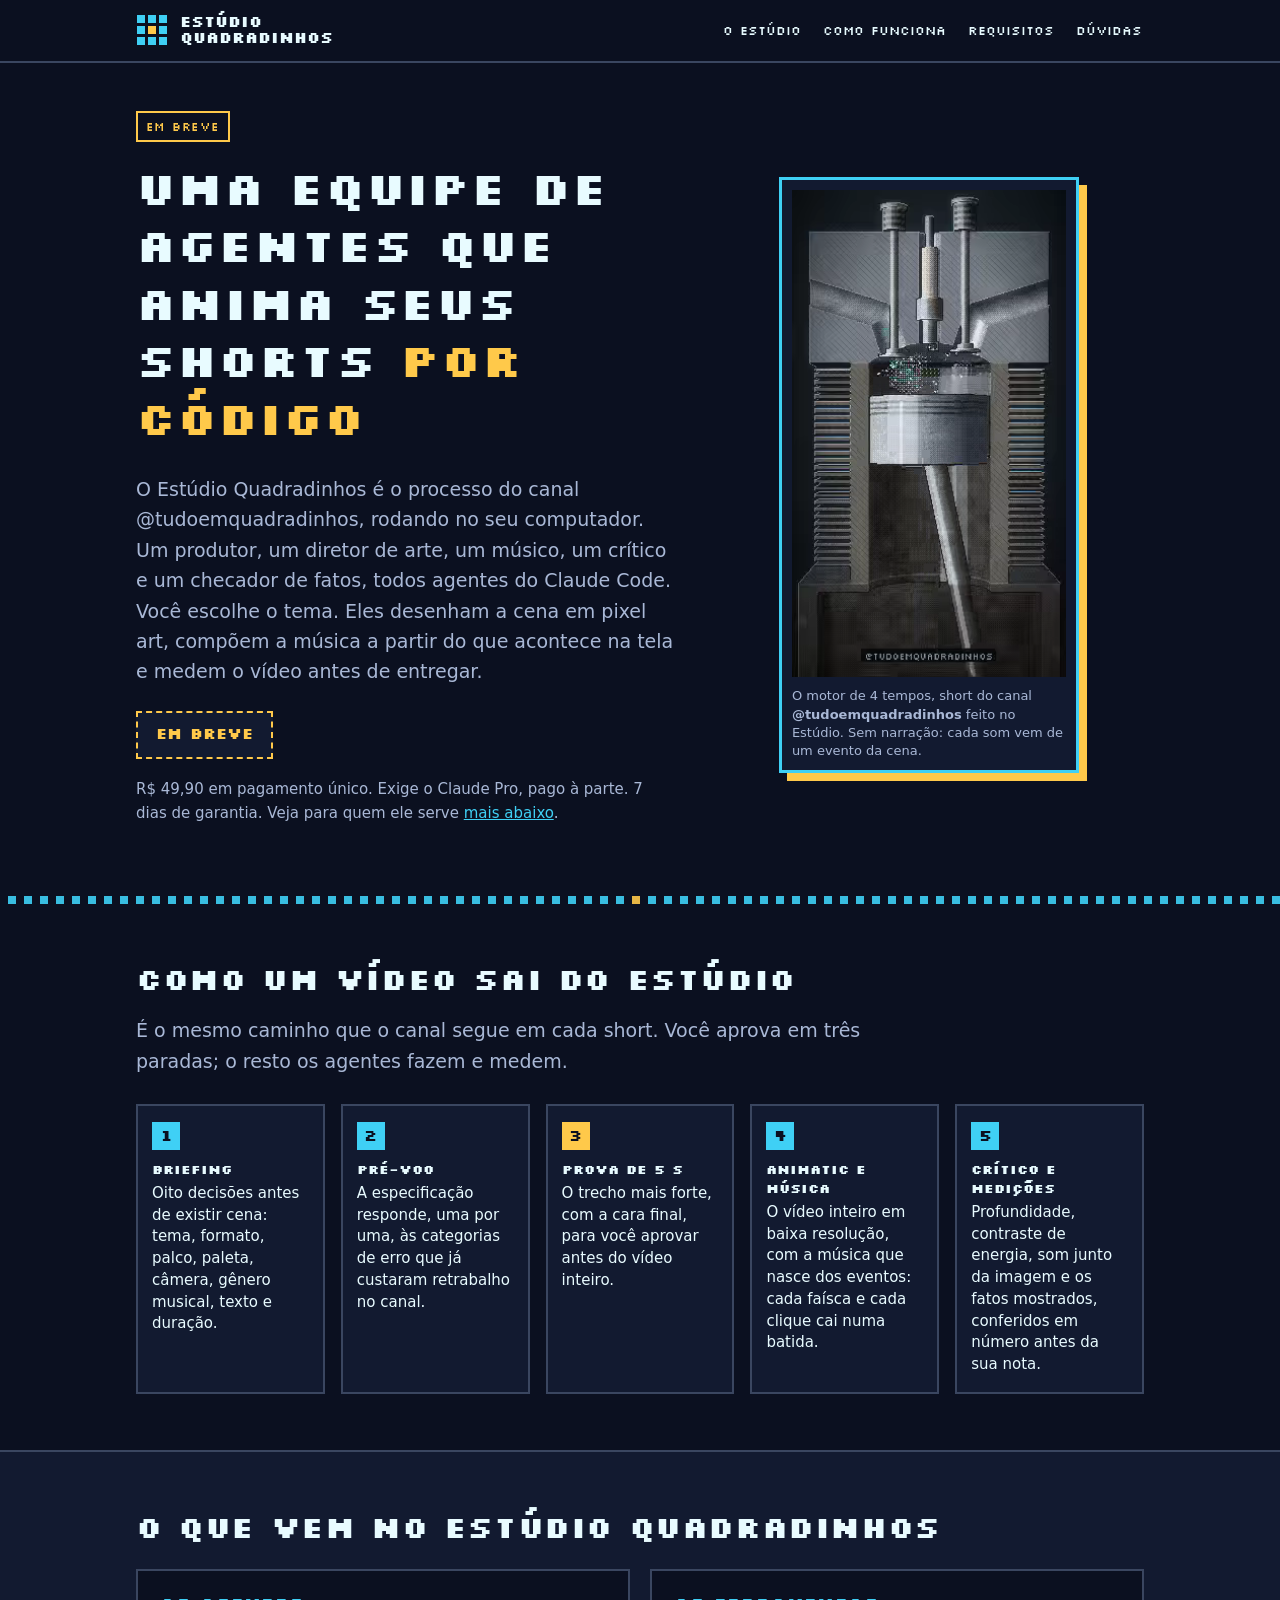
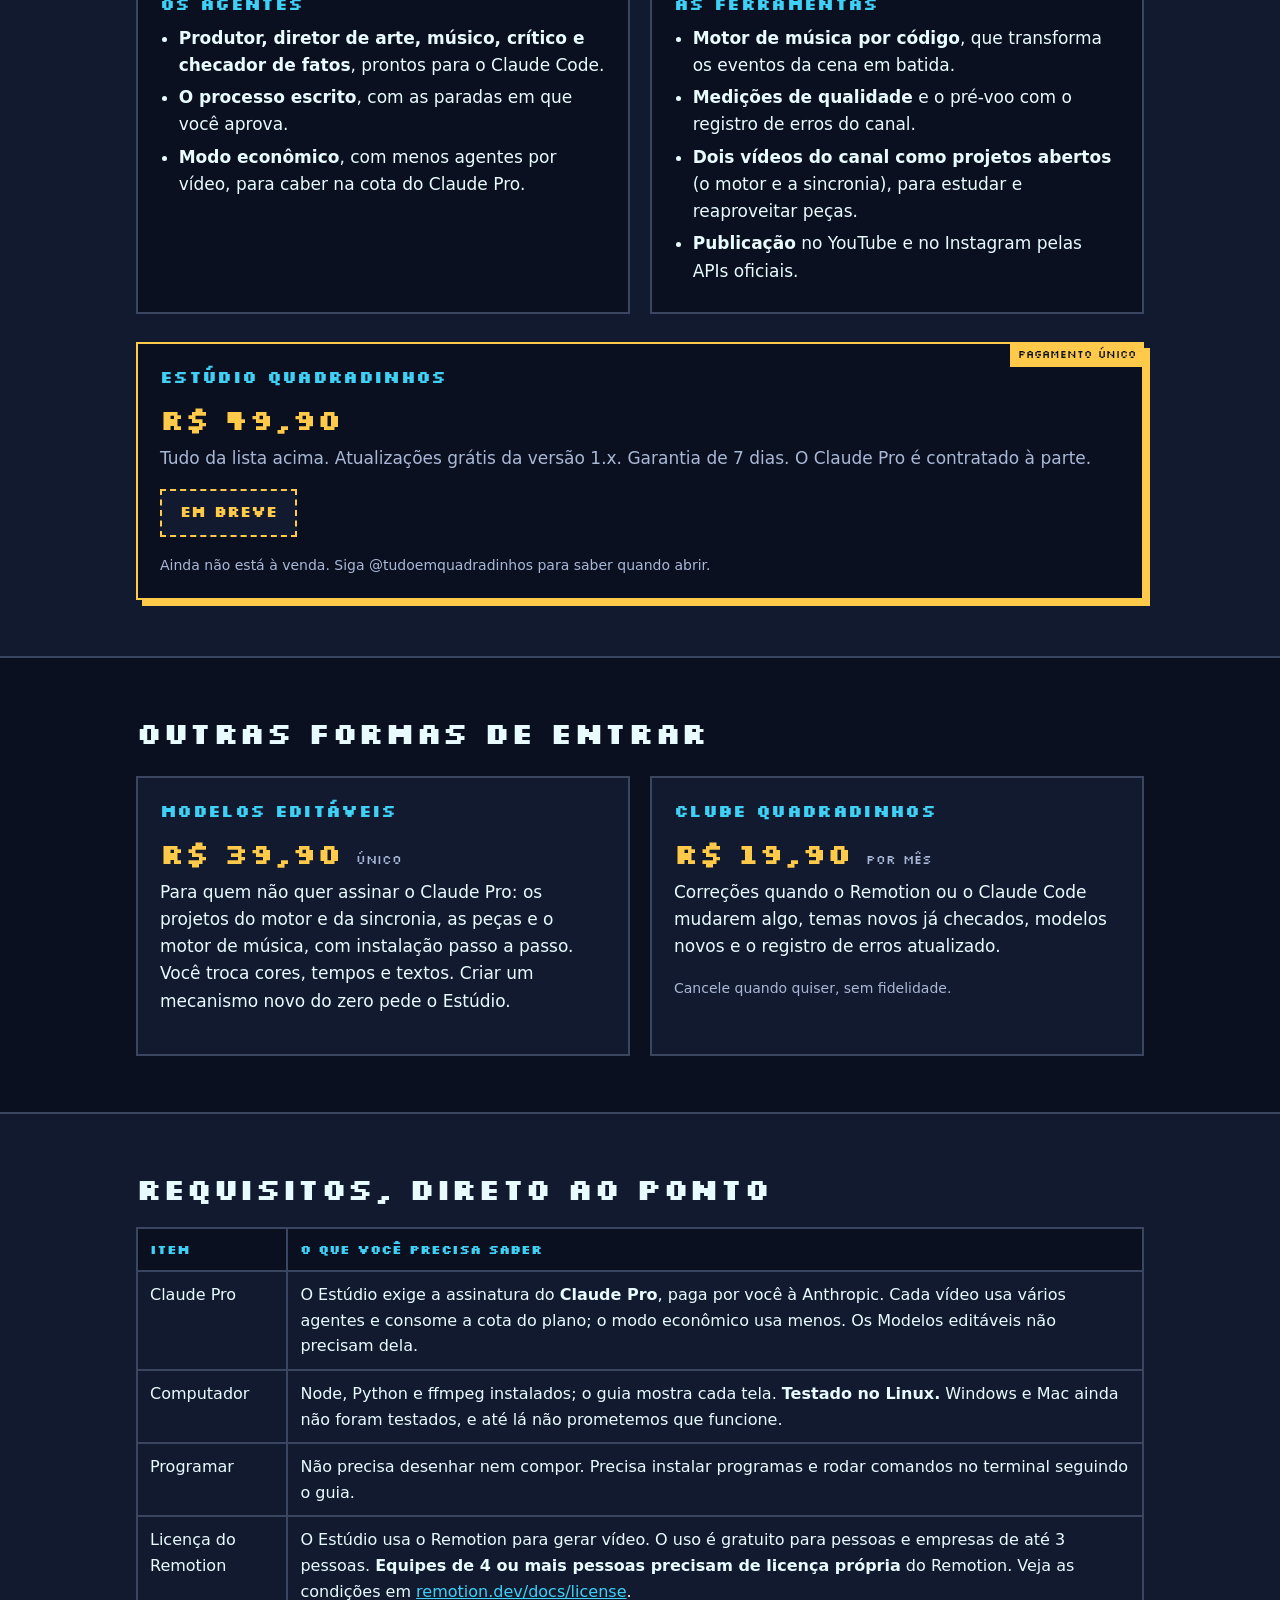
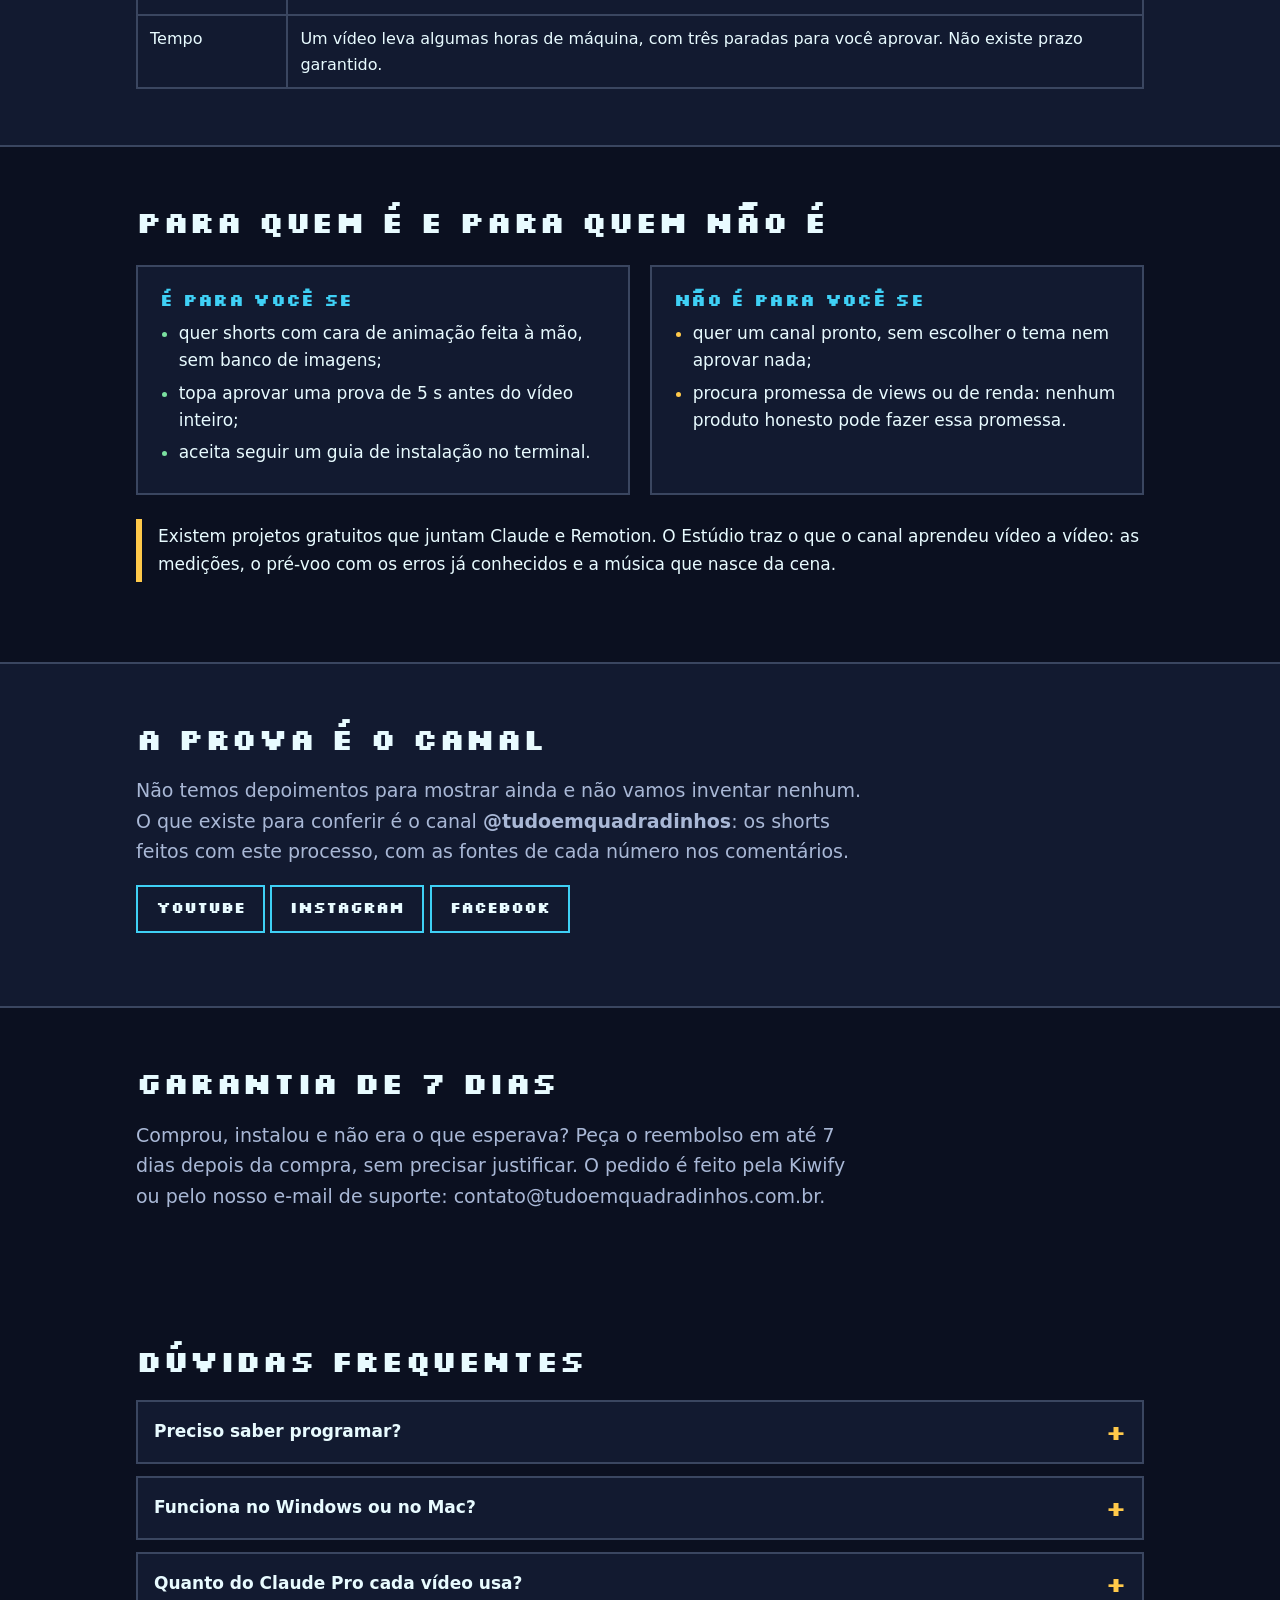
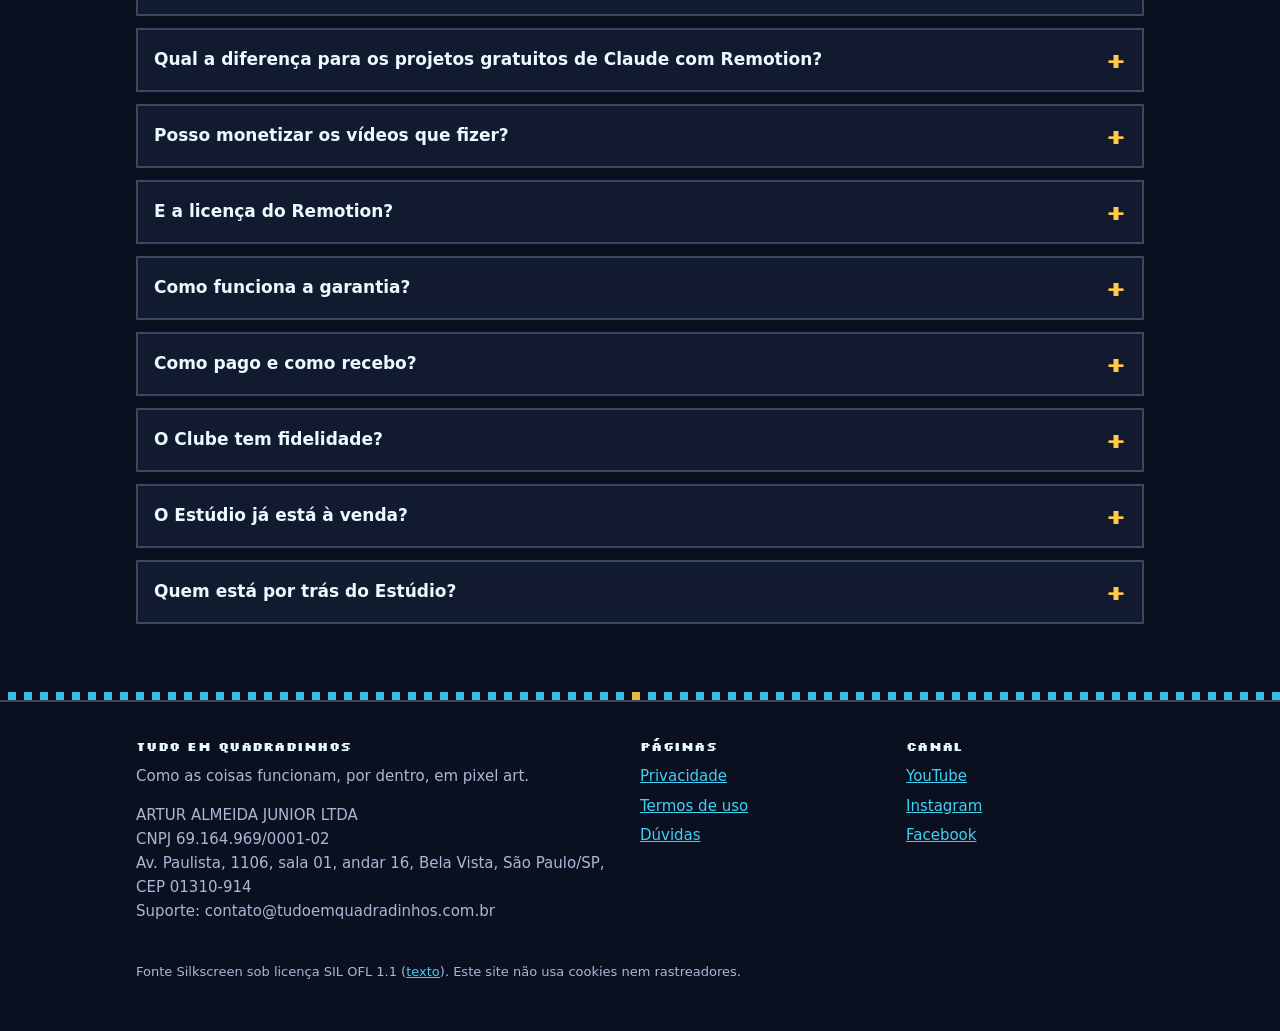
==== commit 04c4dce5: "Deploy site/ (shorts-factory 53d5f19)" ====
--- a/index.html
+++ b/index.html
@@ -21,7 +21,7 @@
 <link rel="apple-touch-icon" href="assets/apple-touch-icon.png">
 <link rel="preload" href="fonts/Silkscreen-Bold.woff2" as="font" type="font/woff2" crossorigin>
 <link rel="stylesheet" href="style.css">
-<script type="application/ld+json">{"@context":"https://schema.org","@graph":[{"@type":"Organization","@id":"https://tudoemquadradinhos.com.br/#org","name":"Tudo em Quadradinhos","legalName":"ARTUR ALMEIDA JUNIOR LTDA","url":"https://tudoemquadradinhos.com.br/","logo":"https://tudoemquadradinhos.com.br/assets/apple-touch-icon.png","email":"contato@tudoemquadradinhos.com.br","sameAs":["https://www.youtube.com/@tudoemquadradinhos","https://www.instagram.com/tudoemquadradinhos/"]},{"@type":"WebSite","@id":"https://tudoemquadradinhos.com.br/#site","url":"https://tudoemquadradinhos.com.br/","name":"Tudo em Quadradinhos","inLanguage":"pt-BR","publisher":{"@id":"https://tudoemquadradinhos.com.br/#org"}}]}</script>
+<script type="application/ld+json">{"@context":"https://schema.org","@graph":[{"@type":"Organization","@id":"https://tudoemquadradinhos.com.br/#org","name":"Tudo em Quadradinhos","legalName":"ARTUR ALMEIDA JUNIOR LTDA","url":"https://tudoemquadradinhos.com.br/","logo":"https://tudoemquadradinhos.com.br/assets/apple-touch-icon.png","email":"contato@tudoemquadradinhos.com.br","sameAs":["https://www.youtube.com/@tudoemquadradinhos","https://www.instagram.com/tudoemquadradinhos/","https://www.facebook.com/people/Tudo-em-Quadradinhos/61596878840604/"]},{"@type":"WebSite","@id":"https://tudoemquadradinhos.com.br/#site","url":"https://tudoemquadradinhos.com.br/","name":"Tudo em Quadradinhos","inLanguage":"pt-BR","publisher":{"@id":"https://tudoemquadradinhos.com.br/#org"}}]}</script>
 </head>
 <body>
 <a class="skip" href="#main">Pular para o conteúdo</a>
@@ -178,6 +178,7 @@
     <p>
       <a class="btn ghost" href="https://www.youtube.com/@tudoemquadradinhos" rel="noopener">YouTube</a>
       <a class="btn ghost" href="https://www.instagram.com/tudoemquadradinhos/" rel="noopener">Instagram</a>
+      <a class="btn ghost" href="https://www.facebook.com/people/Tudo-em-Quadradinhos/61596878840604/" rel="noopener">Facebook</a>
     </p>
   </div>
 </section>
@@ -232,6 +233,7 @@
       <ul>
         <li><a href="https://www.youtube.com/@tudoemquadradinhos" rel="noopener">YouTube</a></li>
         <li><a href="https://www.instagram.com/tudoemquadradinhos/" rel="noopener">Instagram</a></li>
+        <li><a href="https://www.facebook.com/people/Tudo-em-Quadradinhos/61596878840604/" rel="noopener">Facebook</a></li>
       </ul>
     </div>
   </div>
